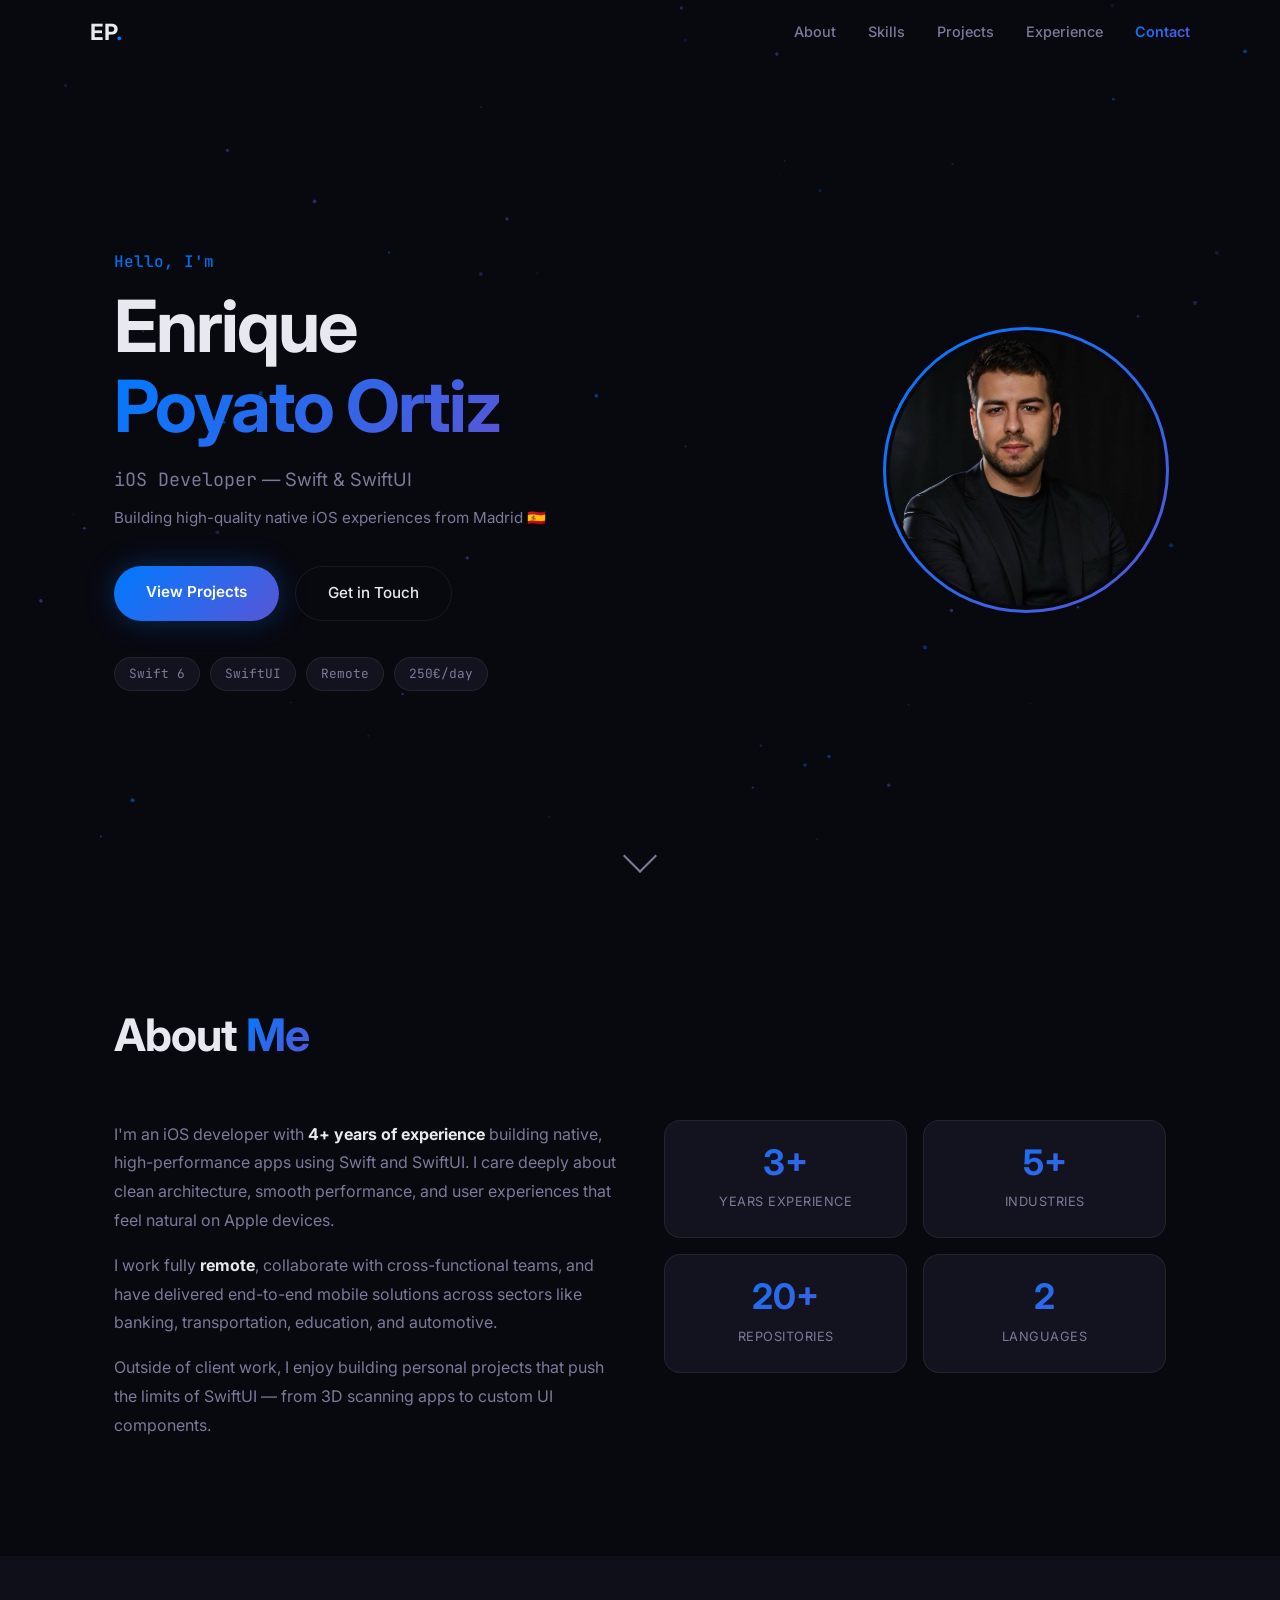
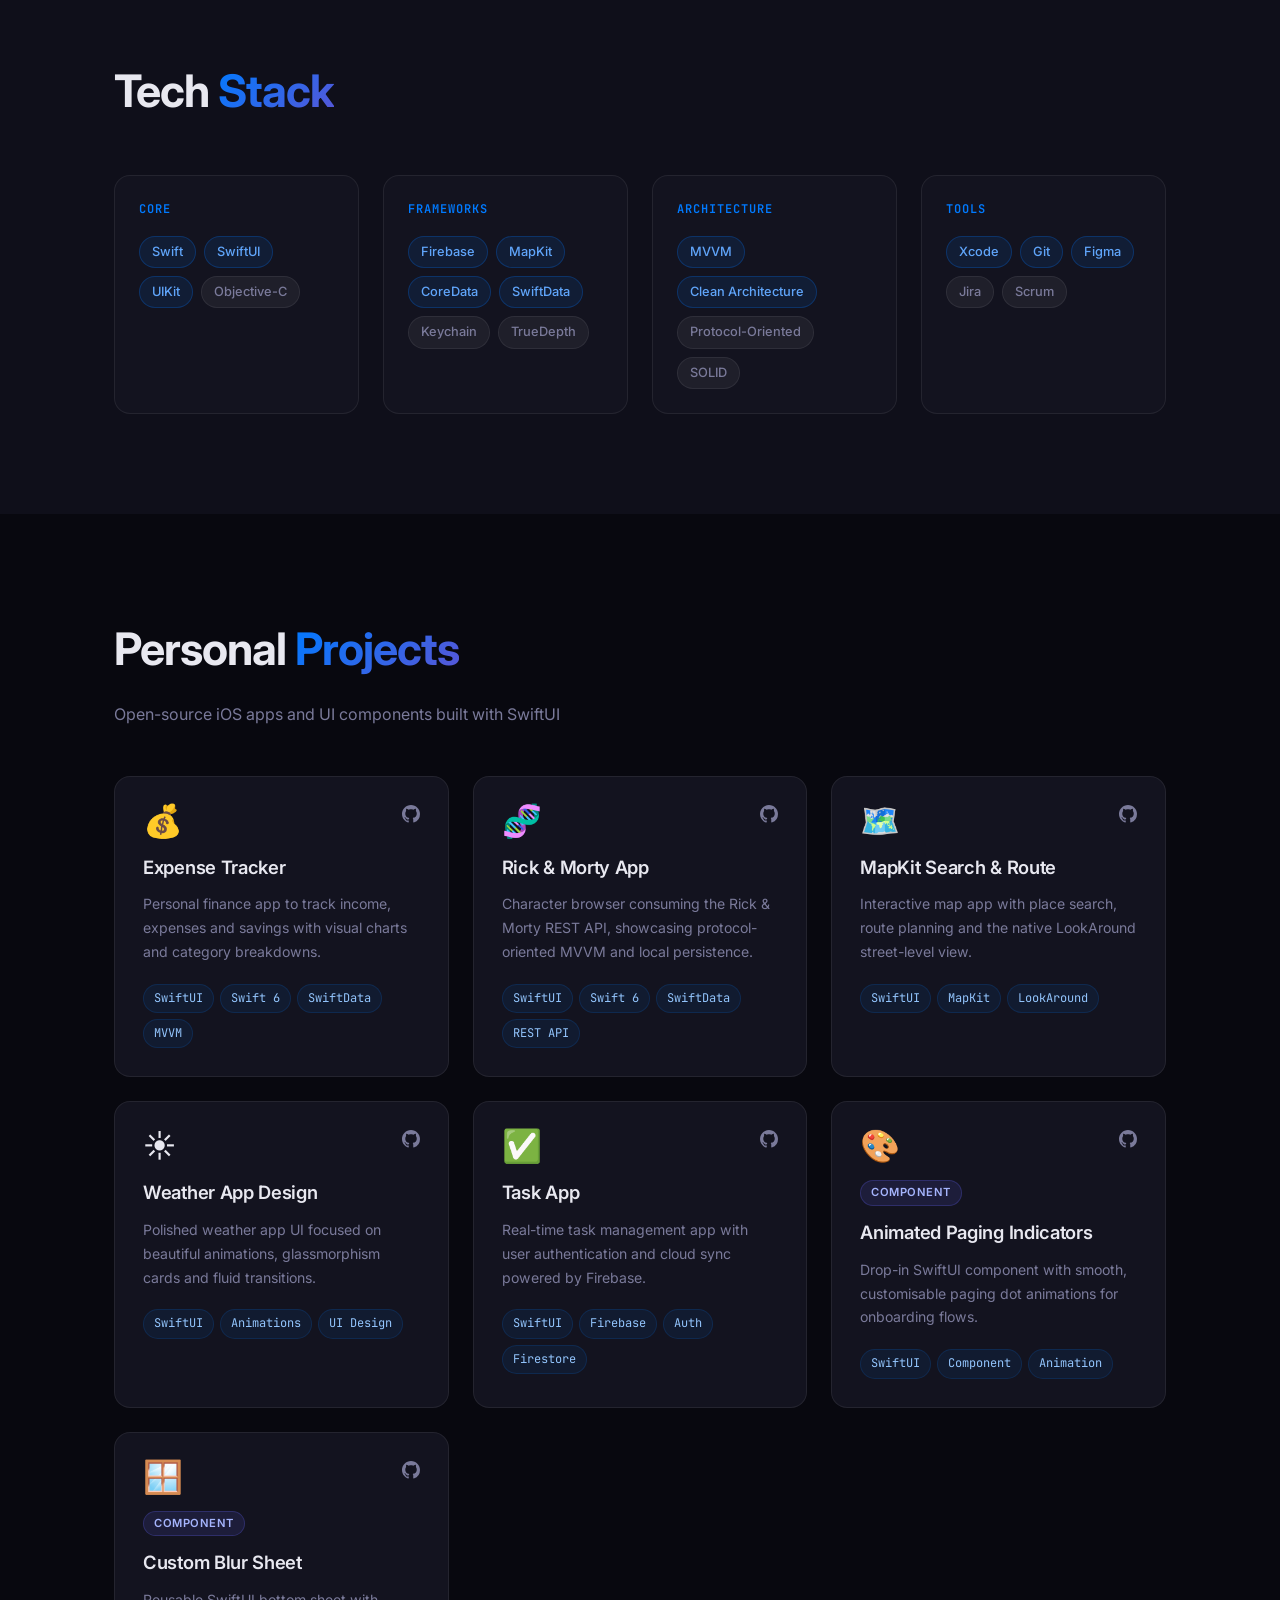
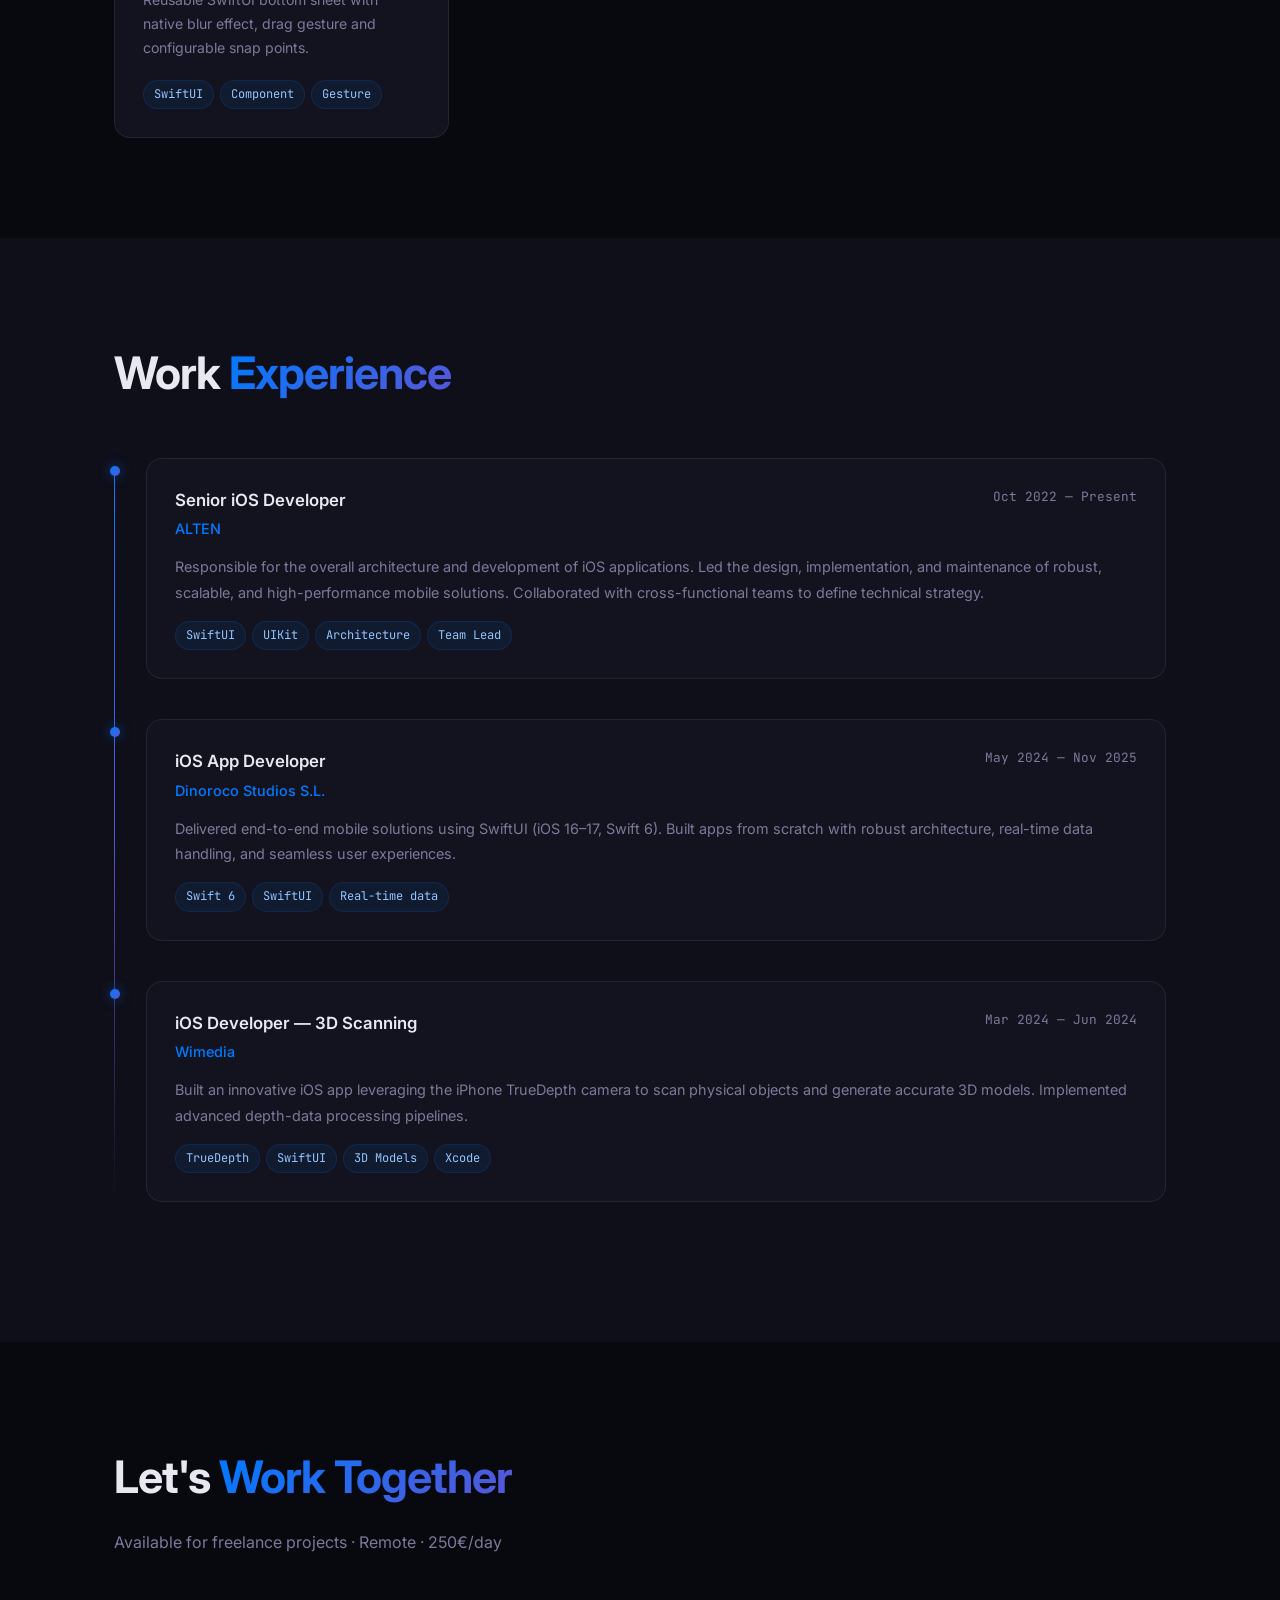
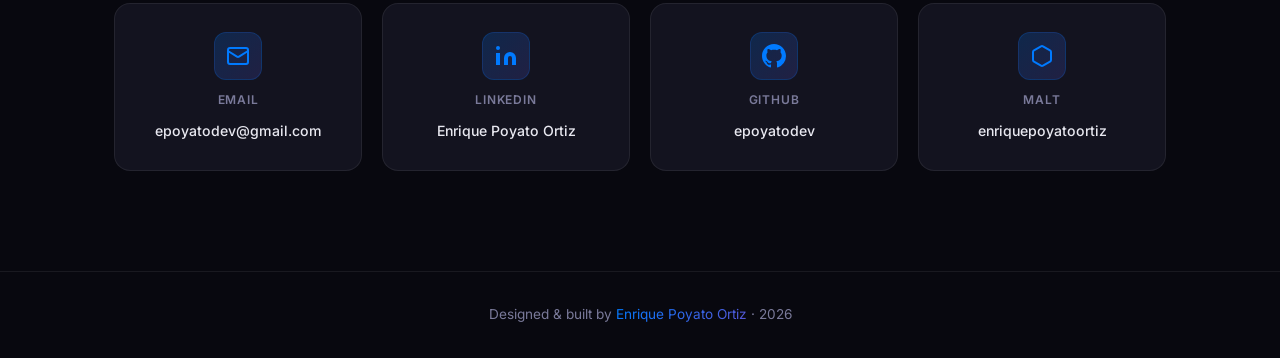
==== index.html @ b19a4f09 "Update years of experience from 3+ to 4+ Co-Authored-By: Claude Sonnet 4.6 <noreply@anthropic.com>" ====
<!DOCTYPE html>
<html lang="en">
<head>
  <meta charset="UTF-8" />
  <meta name="viewport" content="width=device-width, initial-scale=1.0" />
  <title>Enrique Poyato — iOS Developer</title>
  <link rel="preconnect" href="https://fonts.googleapis.com" />
  <link rel="preconnect" href="https://fonts.gstatic.com" crossorigin />
  <link href="https://fonts.googleapis.com/css2?family=Inter:wght@300;400;500;600;700&family=JetBrains+Mono:wght@400;500&display=swap" rel="stylesheet" />
  <link rel="stylesheet" href="style.css" />
</head>
<body>

  <!-- NAV -->
  <nav id="navbar">
    <div class="nav-inner">
      <span class="nav-logo">EP<span class="dot">.</span></span>
      <ul class="nav-links">
        <li><a href="#about">About</a></li>
        <li><a href="#skills">Skills</a></li>
        <li><a href="#projects">Projects</a></li>
        <li><a href="#experience">Experience</a></li>
        <li><a href="#contact" class="nav-cta">Contact</a></li>
      </ul>
      <button class="hamburger" id="hamburger" aria-label="menu">
        <span></span><span></span><span></span>
      </button>
    </div>
  </nav>

  <!-- MOBILE MENU -->
  <div class="mobile-menu" id="mobileMenu">
    <ul>
      <li><a href="#about" class="mobile-link">About</a></li>
      <li><a href="#skills" class="mobile-link">Skills</a></li>
      <li><a href="#projects" class="mobile-link">Projects</a></li>
      <li><a href="#experience" class="mobile-link">Experience</a></li>
      <li><a href="#contact" class="mobile-link">Contact</a></li>
    </ul>
  </div>

  <!-- HERO -->
  <section id="hero">
    <canvas id="particleCanvas"></canvas>
    <div class="hero-content reveal">
      <p class="hero-greeting">Hello, I'm</p>
      <h1 class="hero-name">Enrique<br><span class="gradient-text">Poyato Ortiz</span></h1>
      <p class="hero-title"><span class="mono">iOS Developer</span> — Swift &amp; SwiftUI</p>
      <p class="hero-sub">Building high-quality native iOS experiences from Madrid 🇪🇸</p>
      <div class="hero-actions">
        <a href="#projects" class="btn-primary">View Projects</a>
        <a href="#contact" class="btn-ghost">Get in Touch</a>
      </div>
      <div class="hero-badges">
        <span class="badge">Swift 6</span>
        <span class="badge">SwiftUI</span>
        <span class="badge">Remote</span>
        <span class="badge">250€/day</span>
      </div>
    </div>
    <div class="hero-image reveal reveal-delay">
      <div class="avatar-ring">
        <img src="assets/profile.jpeg" alt="Enrique Poyato" class="avatar" />
      </div>
    </div>
    <div class="scroll-indicator">
      <div class="scroll-arrow"></div>
    </div>
  </section>

  <!-- ABOUT -->
  <section id="about" class="section">
    <div class="container">
      <h2 class="section-title reveal">About <span class="gradient-text">Me</span></h2>
      <div class="about-grid reveal">
        <div class="about-text">
          <p>I'm an iOS developer with <strong>4+ years of experience</strong> building native, high-performance apps using Swift and SwiftUI. I care deeply about clean architecture, smooth performance, and user experiences that feel natural on Apple devices.</p>
          <p>I work fully <strong>remote</strong>, collaborate with cross-functional teams, and have delivered end-to-end mobile solutions across sectors like banking, transportation, education, and automotive.</p>
          <p>Outside of client work, I enjoy building personal projects that push the limits of SwiftUI — from 3D scanning apps to custom UI components.</p>
        </div>
        <div class="about-stats">
          <div class="stat-card">
            <span class="stat-number">3+</span>
            <span class="stat-label">Years Experience</span>
          </div>
          <div class="stat-card">
            <span class="stat-number">5+</span>
            <span class="stat-label">Industries</span>
          </div>
          <div class="stat-card">
            <span class="stat-number">20+</span>
            <span class="stat-label">Repositories</span>
          </div>
          <div class="stat-card">
            <span class="stat-number">2</span>
            <span class="stat-label">Languages</span>
          </div>
        </div>
      </div>
    </div>
  </section>

  <!-- SKILLS -->
  <section id="skills" class="section section-alt">
    <div class="container">
      <h2 class="section-title reveal">Tech <span class="gradient-text">Stack</span></h2>
      <div class="skills-grid reveal">
        <div class="skill-group">
          <h3 class="skill-group-title">Core</h3>
          <div class="skill-tags">
            <span class="skill-tag primary">Swift</span>
            <span class="skill-tag primary">SwiftUI</span>
            <span class="skill-tag primary">UIKit</span>
            <span class="skill-tag">Objective-C</span>
          </div>
        </div>
        <div class="skill-group">
          <h3 class="skill-group-title">Frameworks</h3>
          <div class="skill-tags">
            <span class="skill-tag primary">Firebase</span>
            <span class="skill-tag primary">MapKit</span>
            <span class="skill-tag primary">CoreData</span>
            <span class="skill-tag primary">SwiftData</span>
            <span class="skill-tag">Keychain</span>
            <span class="skill-tag">TrueDepth</span>
          </div>
        </div>
        <div class="skill-group">
          <h3 class="skill-group-title">Architecture</h3>
          <div class="skill-tags">
            <span class="skill-tag primary">MVVM</span>
            <span class="skill-tag primary">Clean Architecture</span>
            <span class="skill-tag">Protocol-Oriented</span>
            <span class="skill-tag">SOLID</span>
          </div>
        </div>
        <div class="skill-group">
          <h3 class="skill-group-title">Tools</h3>
          <div class="skill-tags">
            <span class="skill-tag primary">Xcode</span>
            <span class="skill-tag primary">Git</span>
            <span class="skill-tag primary">Figma</span>
            <span class="skill-tag">Jira</span>
            <span class="skill-tag">Scrum</span>
          </div>
        </div>
      </div>
    </div>
  </section>

  <!-- PROJECTS -->
  <section id="projects" class="section">
    <div class="container">
      <h2 class="section-title reveal">Personal <span class="gradient-text">Projects</span></h2>
      <p class="section-sub reveal">Open-source iOS apps and UI components built with SwiftUI</p>

      <div class="projects-grid">

        <div class="project-card reveal">
          <div class="project-header">
            <div class="project-icon">💰</div>
            <div class="project-links">
              <a href="https://github.com/epoyatodev/ExpenseTracker" target="_blank" class="project-link" title="GitHub">
                <svg width="18" height="18" viewBox="0 0 24 24" fill="currentColor"><path d="M12 0C5.37 0 0 5.37 0 12c0 5.31 3.435 9.795 8.205 11.385.6.105.825-.255.825-.57 0-.285-.015-1.23-.015-2.235-3.015.555-3.795-.735-4.035-1.41-.135-.345-.72-1.41-1.23-1.695-.42-.225-1.02-.78-.015-.795.945-.015 1.62.87 1.845 1.23 1.08 1.815 2.805 1.305 3.495.99.105-.78.42-1.305.765-1.605-2.67-.3-5.46-1.335-5.46-5.925 0-1.305.465-2.385 1.23-3.225-.12-.3-.54-1.53.12-3.18 0 0 1.005-.315 3.3 1.23.96-.27 1.98-.405 3-.405s2.04.135 3 .405c2.295-1.56 3.3-1.23 3.3-1.23.66 1.65.24 2.88.12 3.18.765.84 1.23 1.905 1.23 3.225 0 4.605-2.805 5.625-5.475 5.925.435.375.81 1.095.81 2.22 0 1.605-.015 2.895-.015 3.3 0 .315.225.69.825.57A12.02 12.02 0 0 0 24 12c0-6.63-5.37-12-12-12z"/></svg>
              </a>
            </div>
          </div>
          <h3 class="project-title">Expense Tracker</h3>
          <p class="project-desc">Personal finance app to track income, expenses and savings with visual charts and category breakdowns.</p>
          <div class="project-tags">
            <span>SwiftUI</span><span>Swift 6</span><span>SwiftData</span><span>MVVM</span>
          </div>
        </div>

        <div class="project-card reveal">
          <div class="project-header">
            <div class="project-icon">🧬</div>
            <div class="project-links">
              <a href="https://github.com/epoyatodev/RickAndMortyApp" target="_blank" class="project-link" title="GitHub">
                <svg width="18" height="18" viewBox="0 0 24 24" fill="currentColor"><path d="M12 0C5.37 0 0 5.37 0 12c0 5.31 3.435 9.795 8.205 11.385.6.105.825-.255.825-.57 0-.285-.015-1.23-.015-2.235-3.015.555-3.795-.735-4.035-1.41-.135-.345-.72-1.41-1.23-1.695-.42-.225-1.02-.78-.015-.795.945-.015 1.62.87 1.845 1.23 1.08 1.815 2.805 1.305 3.495.99.105-.78.42-1.305.765-1.605-2.67-.3-5.46-1.335-5.46-5.925 0-1.305.465-2.385 1.23-3.225-.12-.3-.54-1.53.12-3.18 0 0 1.005-.315 3.3 1.23.96-.27 1.98-.405 3-.405s2.04.135 3 .405c2.295-1.56 3.3-1.23 3.3-1.23.66 1.65.24 2.88.12 3.18.765.84 1.23 1.905 1.23 3.225 0 4.605-2.805 5.625-5.475 5.925.435.375.81 1.095.81 2.22 0 1.605-.015 2.895-.015 3.3 0 .315.225.69.825.57A12.02 12.02 0 0 0 24 12c0-6.63-5.37-12-12-12z"/></svg>
              </a>
            </div>
          </div>
          <h3 class="project-title">Rick &amp; Morty App</h3>
          <p class="project-desc">Character browser consuming the Rick &amp; Morty REST API, showcasing protocol-oriented MVVM and local persistence.</p>
          <div class="project-tags">
            <span>SwiftUI</span><span>Swift 6</span><span>SwiftData</span><span>REST API</span>
          </div>
        </div>

        <div class="project-card reveal">
          <div class="project-header">
            <div class="project-icon">🗺️</div>
            <div class="project-links">
              <a href="https://github.com/epoyatodev/MapKitSwiftUI" target="_blank" class="project-link" title="GitHub">
                <svg width="18" height="18" viewBox="0 0 24 24" fill="currentColor"><path d="M12 0C5.37 0 0 5.37 0 12c0 5.31 3.435 9.795 8.205 11.385.6.105.825-.255.825-.57 0-.285-.015-1.23-.015-2.235-3.015.555-3.795-.735-4.035-1.41-.135-.345-.72-1.41-1.23-1.695-.42-.225-1.02-.78-.015-.795.945-.015 1.62.87 1.845 1.23 1.08 1.815 2.805 1.305 3.495.99.105-.78.42-1.305.765-1.605-2.67-.3-5.46-1.335-5.46-5.925 0-1.305.465-2.385 1.23-3.225-.12-.3-.54-1.53.12-3.18 0 0 1.005-.315 3.3 1.23.96-.27 1.98-.405 3-.405s2.04.135 3 .405c2.295-1.56 3.3-1.23 3.3-1.23.66 1.65.24 2.88.12 3.18.765.84 1.23 1.905 1.23 3.225 0 4.605-2.805 5.625-5.475 5.925.435.375.81 1.095.81 2.22 0 1.605-.015 2.895-.015 3.3 0 .315.225.69.825.57A12.02 12.02 0 0 0 24 12c0-6.63-5.37-12-12-12z"/></svg>
              </a>
            </div>
          </div>
          <h3 class="project-title">MapKit Search &amp; Route</h3>
          <p class="project-desc">Interactive map app with place search, route planning and the native LookAround street-level view.</p>
          <div class="project-tags">
            <span>SwiftUI</span><span>MapKit</span><span>LookAround</span>
          </div>
        </div>

        <div class="project-card reveal">
          <div class="project-header">
            <div class="project-icon">☀️</div>
            <div class="project-links">
              <a href="https://github.com/epoyatodev/WeatherAppDesign" target="_blank" class="project-link" title="GitHub">
                <svg width="18" height="18" viewBox="0 0 24 24" fill="currentColor"><path d="M12 0C5.37 0 0 5.37 0 12c0 5.31 3.435 9.795 8.205 11.385.6.105.825-.255.825-.57 0-.285-.015-1.23-.015-2.235-3.015.555-3.795-.735-4.035-1.41-.135-.345-.72-1.41-1.23-1.695-.42-.225-1.02-.78-.015-.795.945-.015 1.62.87 1.845 1.23 1.08 1.815 2.805 1.305 3.495.99.105-.78.42-1.305.765-1.605-2.67-.3-5.46-1.335-5.46-5.925 0-1.305.465-2.385 1.23-3.225-.12-.3-.54-1.53.12-3.18 0 0 1.005-.315 3.3 1.23.96-.27 1.98-.405 3-.405s2.04.135 3 .405c2.295-1.56 3.3-1.23 3.3-1.23.66 1.65.24 2.88.12 3.18.765.84 1.23 1.905 1.23 3.225 0 4.605-2.805 5.625-5.475 5.925.435.375.81 1.095.81 2.22 0 1.605-.015 2.895-.015 3.3 0 .315.225.69.825.57A12.02 12.02 0 0 0 24 12c0-6.63-5.37-12-12-12z"/></svg>
              </a>
            </div>
          </div>
          <h3 class="project-title">Weather App Design</h3>
          <p class="project-desc">Polished weather app UI focused on beautiful animations, glassmorphism cards and fluid transitions.</p>
          <div class="project-tags">
            <span>SwiftUI</span><span>Animations</span><span>UI Design</span>
          </div>
        </div>

        <div class="project-card reveal">
          <div class="project-header">
            <div class="project-icon">✅</div>
            <div class="project-links">
              <a href="https://github.com/epoyatodev/TaskApp" target="_blank" class="project-link" title="GitHub">
                <svg width="18" height="18" viewBox="0 0 24 24" fill="currentColor"><path d="M12 0C5.37 0 0 5.37 0 12c0 5.31 3.435 9.795 8.205 11.385.6.105.825-.255.825-.57 0-.285-.015-1.23-.015-2.235-3.015.555-3.795-.735-4.035-1.41-.135-.345-.72-1.41-1.23-1.695-.42-.225-1.02-.78-.015-.795.945-.015 1.62.87 1.845 1.23 1.08 1.815 2.805 1.305 3.495.99.105-.78.42-1.305.765-1.605-2.67-.3-5.46-1.335-5.46-5.925 0-1.305.465-2.385 1.23-3.225-.12-.3-.54-1.53.12-3.18 0 0 1.005-.315 3.3 1.23.96-.27 1.98-.405 3-.405s2.04.135 3 .405c2.295-1.56 3.3-1.23 3.3-1.23.66 1.65.24 2.88.12 3.18.765.84 1.23 1.905 1.23 3.225 0 4.605-2.805 5.625-5.475 5.925.435.375.81 1.095.81 2.22 0 1.605-.015 2.895-.015 3.3 0 .315.225.69.825.57A12.02 12.02 0 0 0 24 12c0-6.63-5.37-12-12-12z"/></svg>
              </a>
            </div>
          </div>
          <h3 class="project-title">Task App</h3>
          <p class="project-desc">Real-time task management app with user authentication and cloud sync powered by Firebase.</p>
          <div class="project-tags">
            <span>SwiftUI</span><span>Firebase</span><span>Auth</span><span>Firestore</span>
          </div>
        </div>

        <div class="project-card reveal component-card">
          <div class="project-header">
            <div class="project-icon">🎨</div>
            <div class="project-links">
              <a href="https://github.com/epoyatodev/Animated-Paging-Indicators" target="_blank" class="project-link" title="GitHub">
                <svg width="18" height="18" viewBox="0 0 24 24" fill="currentColor"><path d="M12 0C5.37 0 0 5.37 0 12c0 5.31 3.435 9.795 8.205 11.385.6.105.825-.255.825-.57 0-.285-.015-1.23-.015-2.235-3.015.555-3.795-.735-4.035-1.41-.135-.345-.72-1.41-1.23-1.695-.42-.225-1.02-.78-.015-.795.945-.015 1.62.87 1.845 1.23 1.08 1.815 2.805 1.305 3.495.99.105-.78.42-1.305.765-1.605-2.67-.3-5.46-1.335-5.46-5.925 0-1.305.465-2.385 1.23-3.225-.12-.3-.54-1.53.12-3.18 0 0 1.005-.315 3.3 1.23.96-.27 1.98-.405 3-.405s2.04.135 3 .405c2.295-1.56 3.3-1.23 3.3-1.23.66 1.65.24 2.88.12 3.18.765.84 1.23 1.905 1.23 3.225 0 4.605-2.805 5.625-5.475 5.925.435.375.81 1.095.81 2.22 0 1.605-.015 2.895-.015 3.3 0 .315.225.69.825.57A12.02 12.02 0 0 0 24 12c0-6.63-5.37-12-12-12z"/></svg>
              </a>
            </div>
          </div>
          <span class="component-badge">Component</span>
          <h3 class="project-title">Animated Paging Indicators</h3>
          <p class="project-desc">Drop-in SwiftUI component with smooth, customisable paging dot animations for onboarding flows.</p>
          <div class="project-tags">
            <span>SwiftUI</span><span>Component</span><span>Animation</span>
          </div>
        </div>

        <div class="project-card reveal component-card">
          <div class="project-header">
            <div class="project-icon">🪟</div>
            <div class="project-links">
              <a href="https://github.com/epoyatodev/BottonSheet" target="_blank" class="project-link" title="GitHub">
                <svg width="18" height="18" viewBox="0 0 24 24" fill="currentColor"><path d="M12 0C5.37 0 0 5.37 0 12c0 5.31 3.435 9.795 8.205 11.385.6.105.825-.255.825-.57 0-.285-.015-1.23-.015-2.235-3.015.555-3.795-.735-4.035-1.41-.135-.345-.72-1.41-1.23-1.695-.42-.225-1.02-.78-.015-.795.945-.015 1.62.87 1.845 1.23 1.08 1.815 2.805 1.305 3.495.99.105-.78.42-1.305.765-1.605-2.67-.3-5.46-1.335-5.46-5.925 0-1.305.465-2.385 1.23-3.225-.12-.3-.54-1.53.12-3.18 0 0 1.005-.315 3.3 1.23.96-.27 1.98-.405 3-.405s2.04.135 3 .405c2.295-1.56 3.3-1.23 3.3-1.23.66 1.65.24 2.88.12 3.18.765.84 1.23 1.905 1.23 3.225 0 4.605-2.805 5.625-5.475 5.925.435.375.81 1.095.81 2.22 0 1.605-.015 2.895-.015 3.3 0 .315.225.69.825.57A12.02 12.02 0 0 0 24 12c0-6.63-5.37-12-12-12z"/></svg>
              </a>
            </div>
          </div>
          <span class="component-badge">Component</span>
          <h3 class="project-title">Custom Blur Sheet</h3>
          <p class="project-desc">Reusable SwiftUI bottom sheet with native blur effect, drag gesture and configurable snap points.</p>
          <div class="project-tags">
            <span>SwiftUI</span><span>Component</span><span>Gesture</span>
          </div>
        </div>

      </div>
    </div>
  </section>

  <!-- EXPERIENCE -->
  <section id="experience" class="section section-alt">
    <div class="container">
      <h2 class="section-title reveal">Work <span class="gradient-text">Experience</span></h2>
      <div class="timeline">

        <div class="timeline-item reveal">
          <div class="timeline-dot"></div>
          <div class="timeline-content">
            <div class="timeline-header">
              <div>
                <h3 class="timeline-role">Senior iOS Developer</h3>
                <p class="timeline-company">ALTEN</p>
              </div>
              <span class="timeline-date">Oct 2022 — Present</span>
            </div>
            <p class="timeline-desc">Responsible for the overall architecture and development of iOS applications. Led the design, implementation, and maintenance of robust, scalable, and high-performance mobile solutions. Collaborated with cross-functional teams to define technical strategy.</p>
            <div class="timeline-tags">
              <span>SwiftUI</span><span>UIKit</span><span>Architecture</span><span>Team Lead</span>
            </div>
          </div>
        </div>

        <div class="timeline-item reveal">
          <div class="timeline-dot"></div>
          <div class="timeline-content">
            <div class="timeline-header">
              <div>
                <h3 class="timeline-role">iOS App Developer</h3>
                <p class="timeline-company">Dinoroco Studios S.L.</p>
              </div>
              <span class="timeline-date">May 2024 — Nov 2025</span>
            </div>
            <p class="timeline-desc">Delivered end-to-end mobile solutions using SwiftUI (iOS 16–17, Swift 6). Built apps from scratch with robust architecture, real-time data handling, and seamless user experiences.</p>
            <div class="timeline-tags">
              <span>Swift 6</span><span>SwiftUI</span><span>Real-time data</span>
            </div>
          </div>
        </div>

        <div class="timeline-item reveal">
          <div class="timeline-dot"></div>
          <div class="timeline-content">
            <div class="timeline-header">
              <div>
                <h3 class="timeline-role">iOS Developer — 3D Scanning</h3>
                <p class="timeline-company">Wimedia</p>
              </div>
              <span class="timeline-date">Mar 2024 — Jun 2024</span>
            </div>
            <p class="timeline-desc">Built an innovative iOS app leveraging the iPhone TrueDepth camera to scan physical objects and generate accurate 3D models. Implemented advanced depth-data processing pipelines.</p>
            <div class="timeline-tags">
              <span>TrueDepth</span><span>SwiftUI</span><span>3D Models</span><span>Xcode</span>
            </div>
          </div>
        </div>

      </div>
    </div>
  </section>

  <!-- CONTACT -->
  <section id="contact" class="section">
    <div class="container">
      <h2 class="section-title reveal">Let's <span class="gradient-text">Work Together</span></h2>
      <p class="section-sub reveal">Available for freelance projects · Remote · 250€/day</p>
      <div class="contact-grid reveal">
        <a href="mailto:epoyatodev@gmail.com" class="contact-card">
          <div class="contact-icon">
            <svg width="24" height="24" viewBox="0 0 24 24" fill="none" stroke="currentColor" stroke-width="2"><rect x="2" y="4" width="20" height="16" rx="2"/><path d="m22 7-8.97 5.7a1.94 1.94 0 0 1-2.06 0L2 7"/></svg>
          </div>
          <span class="contact-label">Email</span>
          <span class="contact-value">epoyatodev@gmail.com</span>
        </a>
        <a href="https://www.linkedin.com/in/enrique-poyato-ortiz-%EF%A3%BF-7447b3200/" target="_blank" class="contact-card">
          <div class="contact-icon">
            <svg width="24" height="24" viewBox="0 0 24 24" fill="currentColor"><path d="M16 8a6 6 0 0 1 6 6v7h-4v-7a2 2 0 0 0-2-2 2 2 0 0 0-2 2v7h-4v-7a6 6 0 0 1 6-6z"/><rect x="2" y="9" width="4" height="12"/><circle cx="4" cy="4" r="2"/></svg>
          </div>
          <span class="contact-label">LinkedIn</span>
          <span class="contact-value">Enrique Poyato Ortiz</span>
        </a>
        <a href="https://github.com/epoyatodev" target="_blank" class="contact-card">
          <div class="contact-icon">
            <svg width="24" height="24" viewBox="0 0 24 24" fill="currentColor"><path d="M12 0C5.37 0 0 5.37 0 12c0 5.31 3.435 9.795 8.205 11.385.6.105.825-.255.825-.57 0-.285-.015-1.23-.015-2.235-3.015.555-3.795-.735-4.035-1.41-.135-.345-.72-1.41-1.23-1.695-.42-.225-1.02-.78-.015-.795.945-.015 1.62.87 1.845 1.23 1.08 1.815 2.805 1.305 3.495.99.105-.78.42-1.305.765-1.605-2.67-.3-5.46-1.335-5.46-5.925 0-1.305.465-2.385 1.23-3.225-.12-.3-.54-1.53.12-3.18 0 0 1.005-.315 3.3 1.23.96-.27 1.98-.405 3-.405s2.04.135 3 .405c2.295-1.56 3.3-1.23 3.3-1.23.66 1.65.24 2.88.12 3.18.765.84 1.23 1.905 1.23 3.225 0 4.605-2.805 5.625-5.475 5.925.435.375.81 1.095.81 2.22 0 1.605-.015 2.895-.015 3.3 0 .315.225.69.825.57A12.02 12.02 0 0 0 24 12c0-6.63-5.37-12-12-12z"/></svg>
          </div>
          <span class="contact-label">GitHub</span>
          <span class="contact-value">epoyatodev</span>
        </a>
        <a href="https://www.malt.es/profile/enriquepoyatoortiz" target="_blank" class="contact-card">
          <div class="contact-icon">
            <svg width="24" height="24" viewBox="0 0 24 24" fill="none" stroke="currentColor" stroke-width="2"><path d="M21 16V8a2 2 0 0 0-1-1.73l-7-4a2 2 0 0 0-2 0l-7 4A2 2 0 0 0 3 8v8a2 2 0 0 0 1 1.73l7 4a2 2 0 0 0 2 0l7-4A2 2 0 0 0 21 16z"/></svg>
          </div>
          <span class="contact-label">Malt</span>
          <span class="contact-value">enriquepoyatoortiz</span>
        </a>
      </div>
    </div>
  </section>

  <!-- FOOTER -->
  <footer>
    <div class="container">
      <p>Designed &amp; built by <span class="gradient-text">Enrique Poyato Ortiz</span> · 2026</p>
    </div>
  </footer>

  <script src="script.js"></script>
</body>
</html>
---- style.css ----
/* ===== RESET & BASE ===== */
*, *::before, *::after { box-sizing: border-box; margin: 0; padding: 0; }

:root {
  --bg: #08080f;
  --bg2: #0f0f1a;
  --bg3: #13131f;
  --border: rgba(255,255,255,0.07);
  --text: #e8e8f0;
  --text-muted: #7a7a9a;
  --blue: #007AFF;
  --indigo: #5856D6;
  --gradient: linear-gradient(135deg, #007AFF, #5856D6);
  --gradient-glow: linear-gradient(135deg, rgba(0,122,255,0.2), rgba(88,86,214,0.2));
  --radius: 16px;
  --radius-sm: 8px;
  --transition: 0.3s cubic-bezier(0.4,0,0.2,1);
}

html { scroll-behavior: smooth; }

body {
  font-family: 'Inter', system-ui, sans-serif;
  background: var(--bg);
  color: var(--text);
  line-height: 1.6;
  overflow-x: hidden;
}

.mono { font-family: 'JetBrains Mono', monospace; }

.container {
  max-width: 1100px;
  margin: 0 auto;
  padding: 0 24px;
}

.gradient-text {
  background: var(--gradient);
  -webkit-background-clip: text;
  -webkit-text-fill-color: transparent;
  background-clip: text;
}

/* ===== NAV ===== */
#navbar {
  position: fixed;
  top: 0;
  left: 0;
  right: 0;
  z-index: 100;
  padding: 0 24px;
  height: 64px;
  display: flex;
  align-items: center;
  transition: background var(--transition), backdrop-filter var(--transition);
}

#navbar.scrolled {
  background: rgba(8,8,15,0.85);
  backdrop-filter: blur(20px);
  border-bottom: 1px solid var(--border);
}

.nav-inner {
  max-width: 1100px;
  margin: 0 auto;
  width: 100%;
  display: flex;
  align-items: center;
  justify-content: space-between;
}

.nav-logo {
  font-size: 1.4rem;
  font-weight: 700;
  letter-spacing: -0.5px;
}

.nav-logo .dot { color: var(--blue); }

.nav-links {
  display: flex;
  list-style: none;
  gap: 32px;
  align-items: center;
}

.nav-links a {
  color: var(--text-muted);
  text-decoration: none;
  font-size: 0.9rem;
  font-weight: 500;
  transition: color var(--transition);
}

.nav-links a:hover { color: var(--text); }

.nav-cta {
  background: var(--gradient) !important;
  -webkit-background-clip: text !important;
  -webkit-text-fill-color: transparent !important;
  background-clip: text !important;
  font-weight: 600 !important;
}

.hamburger {
  display: none;
  flex-direction: column;
  gap: 5px;
  background: none;
  border: none;
  cursor: pointer;
  padding: 4px;
}

.hamburger span {
  display: block;
  width: 22px;
  height: 2px;
  background: var(--text);
  border-radius: 2px;
  transition: var(--transition);
}

.mobile-menu {
  display: none;
  position: fixed;
  top: 64px;
  left: 0;
  right: 0;
  background: rgba(8,8,15,0.98);
  backdrop-filter: blur(20px);
  border-bottom: 1px solid var(--border);
  z-index: 99;
  padding: 24px;
  transform: translateY(-10px);
  opacity: 0;
  transition: var(--transition);
}

.mobile-menu.open {
  display: block;
  transform: translateY(0);
  opacity: 1;
}

.mobile-menu ul { list-style: none; }

.mobile-menu a {
  display: block;
  padding: 14px 0;
  color: var(--text);
  text-decoration: none;
  font-size: 1.1rem;
  font-weight: 500;
  border-bottom: 1px solid var(--border);
}

/* ===== HERO ===== */
#hero {
  min-height: 100vh;
  display: flex;
  align-items: center;
  justify-content: space-between;
  padding: 100px 24px 60px;
  max-width: 1100px;
  margin: 0 auto;
  position: relative;
  gap: 48px;
}

#particleCanvas {
  position: fixed;
  top: 0;
  left: 0;
  width: 100%;
  height: 100%;
  pointer-events: none;
  z-index: 0;
}

.hero-content {
  position: relative;
  z-index: 1;
  flex: 1;
}

.hero-greeting {
  font-size: 1rem;
  color: var(--blue);
  font-weight: 500;
  font-family: 'JetBrains Mono', monospace;
  margin-bottom: 12px;
  opacity: 0.9;
}

.hero-name {
  font-size: clamp(2.8rem, 6vw, 4.5rem);
  font-weight: 700;
  line-height: 1.1;
  letter-spacing: -2px;
  margin-bottom: 20px;
}

.hero-title {
  font-size: 1.15rem;
  color: var(--text-muted);
  margin-bottom: 12px;
}

.hero-sub {
  font-size: 0.95rem;
  color: var(--text-muted);
  margin-bottom: 36px;
}

.hero-actions {
  display: flex;
  gap: 16px;
  margin-bottom: 36px;
  flex-wrap: wrap;
}

.btn-primary {
  background: var(--gradient);
  color: #fff;
  padding: 14px 32px;
  border-radius: 50px;
  text-decoration: none;
  font-weight: 600;
  font-size: 0.95rem;
  transition: transform var(--transition), box-shadow var(--transition);
  box-shadow: 0 0 30px rgba(0,122,255,0.3);
}

.btn-primary:hover {
  transform: translateY(-2px);
  box-shadow: 0 8px 40px rgba(0,122,255,0.4);
}

.btn-ghost {
  border: 1px solid var(--border);
  color: var(--text);
  padding: 14px 32px;
  border-radius: 50px;
  text-decoration: none;
  font-weight: 500;
  font-size: 0.95rem;
  transition: border-color var(--transition), background var(--transition);
}

.btn-ghost:hover {
  border-color: rgba(0,122,255,0.5);
  background: rgba(0,122,255,0.05);
}

.hero-badges {
  display: flex;
  gap: 10px;
  flex-wrap: wrap;
}

.badge {
  background: var(--bg3);
  border: 1px solid var(--border);
  color: var(--text-muted);
  padding: 6px 14px;
  border-radius: 50px;
  font-size: 0.8rem;
  font-family: 'JetBrains Mono', monospace;
}

/* AVATAR */
.hero-image {
  position: relative;
  z-index: 1;
  flex-shrink: 0;
}

.avatar-ring {
  position: relative;
  width: 280px;
  height: 280px;
}

.avatar-ring::before {
  content: '';
  position: absolute;
  inset: -3px;
  border-radius: 50%;
  background: var(--gradient);
  animation: spin 8s linear infinite;
  z-index: -1;
}

.avatar-ring::after {
  content: '';
  position: absolute;
  inset: 0;
  border-radius: 50%;
  background: var(--bg);
  z-index: -1;
}

.avatar {
  width: 280px;
  height: 280px;
  border-radius: 50%;
  object-fit: cover;
  object-position: center top;
  display: block;
  position: relative;
  z-index: 1;
  padding: 4px;
}

@keyframes spin {
  from { transform: rotate(0deg); }
  to { transform: rotate(360deg); }
}

/* SCROLL INDICATOR */
.scroll-indicator {
  position: absolute;
  bottom: 32px;
  left: 50%;
  transform: translateX(-50%);
  z-index: 1;
}

.scroll-arrow {
  width: 24px;
  height: 24px;
  border-right: 2px solid var(--text-muted);
  border-bottom: 2px solid var(--text-muted);
  transform: rotate(45deg);
  animation: bounce 2s infinite;
  margin: 0 auto;
}

@keyframes bounce {
  0%, 100% { transform: rotate(45deg) translateY(0); }
  50% { transform: rotate(45deg) translateY(6px); }
}

/* ===== SECTIONS ===== */
.section {
  padding: 100px 0;
  position: relative;
  z-index: 1;
}

.section-alt { background: var(--bg2); }

.section-title {
  font-size: clamp(2rem, 4vw, 2.8rem);
  font-weight: 700;
  letter-spacing: -1px;
  margin-bottom: 16px;
}

.section-sub {
  color: var(--text-muted);
  font-size: 1rem;
  margin-bottom: 48px;
}

/* ===== ABOUT ===== */
.about-grid {
  display: grid;
  grid-template-columns: 1fr 1fr;
  gap: 48px;
  align-items: start;
  margin-top: 48px;
}

.about-text p {
  color: var(--text-muted);
  margin-bottom: 16px;
  font-size: 1rem;
  line-height: 1.8;
}

.about-text strong { color: var(--text); }

.about-stats {
  display: grid;
  grid-template-columns: 1fr 1fr;
  gap: 16px;
}

.stat-card {
  background: var(--bg3);
  border: 1px solid var(--border);
  border-radius: var(--radius);
  padding: 24px;
  text-align: center;
  transition: border-color var(--transition), transform var(--transition);
}

.stat-card:hover {
  border-color: rgba(0,122,255,0.3);
  transform: translateY(-2px);
}

.stat-number {
  display: block;
  font-size: 2.2rem;
  font-weight: 700;
  background: var(--gradient);
  -webkit-background-clip: text;
  -webkit-text-fill-color: transparent;
  background-clip: text;
  line-height: 1;
  margin-bottom: 8px;
}

.stat-label {
  font-size: 0.8rem;
  color: var(--text-muted);
  text-transform: uppercase;
  letter-spacing: 0.5px;
}

/* ===== SKILLS ===== */
.skills-grid {
  display: grid;
  grid-template-columns: repeat(auto-fit, minmax(220px, 1fr));
  gap: 24px;
  margin-top: 48px;
}

.skill-group {
  background: var(--bg3);
  border: 1px solid var(--border);
  border-radius: var(--radius);
  padding: 24px;
  transition: border-color var(--transition);
}

.skill-group:hover { border-color: rgba(0,122,255,0.25); }

.skill-group-title {
  font-size: 0.75rem;
  text-transform: uppercase;
  letter-spacing: 1px;
  color: var(--blue);
  font-weight: 600;
  margin-bottom: 16px;
  font-family: 'JetBrains Mono', monospace;
}

.skill-tags { display: flex; flex-wrap: wrap; gap: 8px; }

.skill-tag {
  background: rgba(255,255,255,0.05);
  border: 1px solid var(--border);
  color: var(--text-muted);
  padding: 5px 12px;
  border-radius: 50px;
  font-size: 0.8rem;
  font-weight: 500;
  transition: var(--transition);
}

.skill-tag.primary {
  background: rgba(0,122,255,0.1);
  border-color: rgba(0,122,255,0.25);
  color: #60a5fa;
}

.skill-tag:hover {
  border-color: rgba(0,122,255,0.4);
  color: var(--text);
}

/* ===== PROJECTS ===== */
.projects-grid {
  display: grid;
  grid-template-columns: repeat(auto-fill, minmax(300px, 1fr));
  gap: 24px;
  margin-top: 48px;
}

.project-card {
  background: var(--bg3);
  border: 1px solid var(--border);
  border-radius: var(--radius);
  padding: 28px;
  transition: transform var(--transition), border-color var(--transition), box-shadow var(--transition);
  position: relative;
  overflow: hidden;
}

.project-card::before {
  content: '';
  position: absolute;
  top: 0; left: 0; right: 0;
  height: 2px;
  background: var(--gradient);
  transform: scaleX(0);
  transition: transform var(--transition);
}

.project-card:hover::before { transform: scaleX(1); }

.project-card:hover {
  transform: translateY(-4px);
  border-color: rgba(0,122,255,0.25);
  box-shadow: 0 20px 60px rgba(0,0,0,0.3);
}

.project-header {
  display: flex;
  justify-content: space-between;
  align-items: flex-start;
  margin-bottom: 16px;
}

.project-icon { font-size: 2rem; line-height: 1; }

.project-links { display: flex; gap: 10px; }

.project-link {
  color: var(--text-muted);
  transition: color var(--transition);
  display: flex;
  align-items: center;
}

.project-link:hover { color: var(--blue); }

.component-badge {
  display: inline-block;
  background: rgba(88,86,214,0.15);
  border: 1px solid rgba(88,86,214,0.3);
  color: #a5b4fc;
  font-size: 0.7rem;
  font-weight: 600;
  padding: 3px 10px;
  border-radius: 50px;
  text-transform: uppercase;
  letter-spacing: 0.5px;
  margin-bottom: 12px;
}

.project-title {
  font-size: 1.15rem;
  font-weight: 600;
  margin-bottom: 10px;
  letter-spacing: -0.3px;
}

.project-desc {
  color: var(--text-muted);
  font-size: 0.88rem;
  line-height: 1.7;
  margin-bottom: 20px;
}

.project-tags {
  display: flex;
  flex-wrap: wrap;
  gap: 6px;
}

.project-tags span {
  background: rgba(0,122,255,0.08);
  border: 1px solid rgba(0,122,255,0.15);
  color: #93c5fd;
  padding: 4px 10px;
  border-radius: 50px;
  font-size: 0.75rem;
  font-family: 'JetBrains Mono', monospace;
}

/* ===== TIMELINE ===== */
.timeline {
  position: relative;
  margin-top: 48px;
  padding-left: 32px;
}

.timeline::before {
  content: '';
  position: absolute;
  left: 0;
  top: 8px;
  bottom: 0;
  width: 1px;
  background: linear-gradient(to bottom, var(--blue), var(--indigo), transparent);
}

.timeline-item {
  position: relative;
  margin-bottom: 40px;
}

.timeline-dot {
  position: absolute;
  left: -36px;
  top: 8px;
  width: 10px;
  height: 10px;
  border-radius: 50%;
  background: var(--gradient);
  box-shadow: 0 0 12px rgba(0,122,255,0.5);
}

.timeline-content {
  background: var(--bg3);
  border: 1px solid var(--border);
  border-radius: var(--radius);
  padding: 28px;
  transition: border-color var(--transition);
}

.timeline-content:hover { border-color: rgba(0,122,255,0.25); }

.timeline-header {
  display: flex;
  justify-content: space-between;
  align-items: flex-start;
  gap: 16px;
  margin-bottom: 14px;
  flex-wrap: wrap;
}

.timeline-role {
  font-size: 1.05rem;
  font-weight: 600;
  margin-bottom: 4px;
}

.timeline-company {
  color: var(--blue);
  font-size: 0.9rem;
  font-weight: 500;
}

.timeline-date {
  font-size: 0.8rem;
  color: var(--text-muted);
  font-family: 'JetBrains Mono', monospace;
  white-space: nowrap;
  flex-shrink: 0;
}

.timeline-desc {
  color: var(--text-muted);
  font-size: 0.9rem;
  line-height: 1.75;
  margin-bottom: 16px;
}

.timeline-tags { display: flex; flex-wrap: wrap; gap: 6px; }

.timeline-tags span {
  background: rgba(0,122,255,0.08);
  border: 1px solid rgba(0,122,255,0.15);
  color: #93c5fd;
  padding: 4px 10px;
  border-radius: 50px;
  font-size: 0.75rem;
  font-family: 'JetBrains Mono', monospace;
}

/* ===== CONTACT ===== */
.contact-grid {
  display: grid;
  grid-template-columns: repeat(auto-fill, minmax(220px, 1fr));
  gap: 20px;
  margin-top: 48px;
}

.contact-card {
  background: var(--bg3);
  border: 1px solid var(--border);
  border-radius: var(--radius);
  padding: 28px 24px;
  text-decoration: none;
  display: flex;
  flex-direction: column;
  align-items: center;
  text-align: center;
  gap: 10px;
  transition: transform var(--transition), border-color var(--transition), box-shadow var(--transition);
}

.contact-card:hover {
  transform: translateY(-4px);
  border-color: rgba(0,122,255,0.35);
  box-shadow: 0 16px 48px rgba(0,0,0,0.3);
}

.contact-icon {
  width: 48px;
  height: 48px;
  border-radius: 12px;
  background: var(--gradient-glow);
  border: 1px solid rgba(0,122,255,0.2);
  display: flex;
  align-items: center;
  justify-content: center;
  color: var(--blue);
}

.contact-label {
  font-size: 0.75rem;
  color: var(--text-muted);
  text-transform: uppercase;
  letter-spacing: 0.8px;
  font-weight: 600;
}

.contact-value {
  font-size: 0.88rem;
  color: var(--text);
  font-weight: 500;
}

/* ===== FOOTER ===== */
footer {
  border-top: 1px solid var(--border);
  padding: 32px 24px;
  text-align: center;
  color: var(--text-muted);
  font-size: 0.85rem;
  position: relative;
  z-index: 1;
  background: var(--bg);
}

/* ===== REVEAL ANIMATIONS ===== */
.reveal {
  opacity: 0;
  transform: translateY(30px);
  transition: opacity 0.7s cubic-bezier(0.4,0,0.2,1), transform 0.7s cubic-bezier(0.4,0,0.2,1);
}

.reveal.visible {
  opacity: 1;
  transform: translateY(0);
}

.reveal-delay { transition-delay: 0.15s; }

/* ===== RESPONSIVE ===== */
@media (max-width: 768px) {
  .nav-links { display: none; }
  .hamburger { display: flex; }

  #hero {
    flex-direction: column-reverse;
    text-align: center;
    padding-top: 100px;
    gap: 32px;
  }

  .hero-actions { justify-content: center; }
  .hero-badges { justify-content: center; }

  .avatar-ring, .avatar { width: 200px; height: 200px; }

  .about-grid { grid-template-columns: 1fr; }

  .timeline { padding-left: 20px; }
  .timeline-dot { left: -24px; }

  .timeline-header { flex-direction: column; }
  .timeline-date { margin-top: 4px; }
}

@media (max-width: 480px) {
  .contact-grid { grid-template-columns: 1fr 1fr; }
  .projects-grid { grid-template-columns: 1fr; }
}
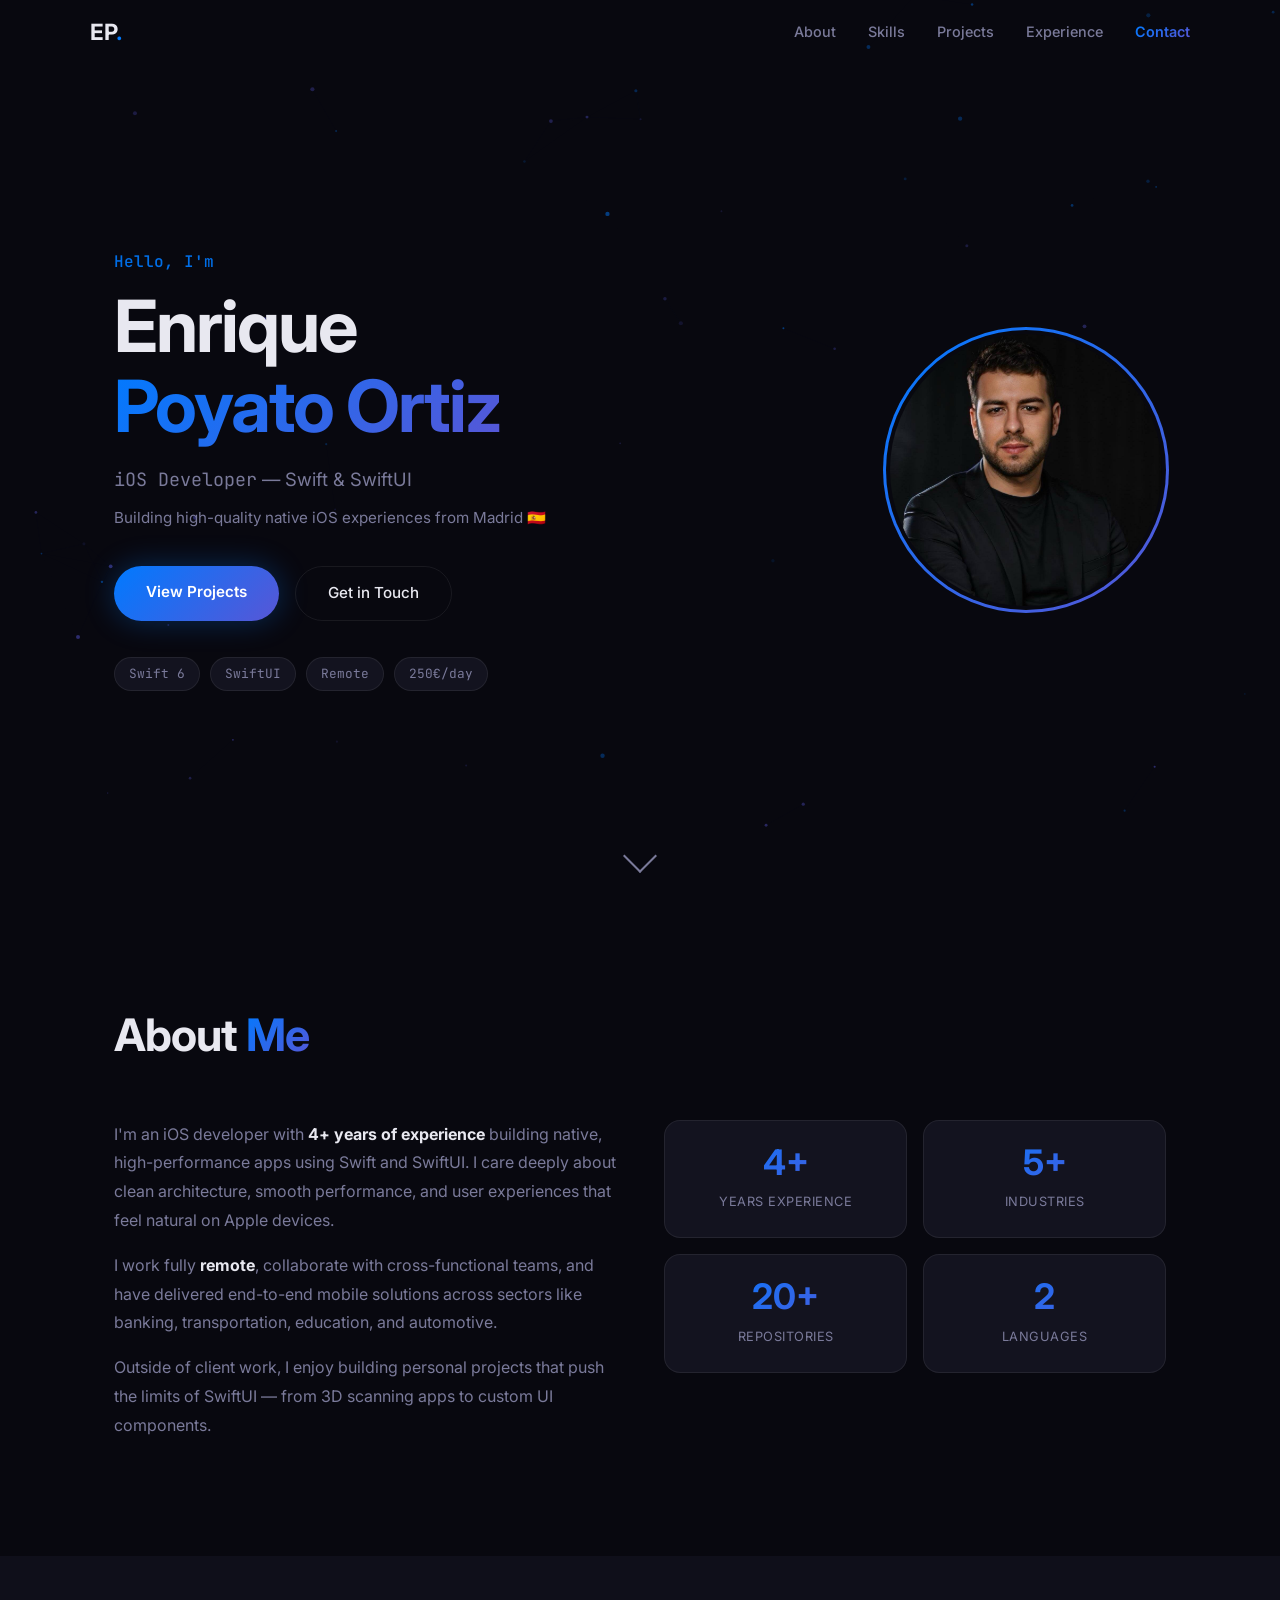
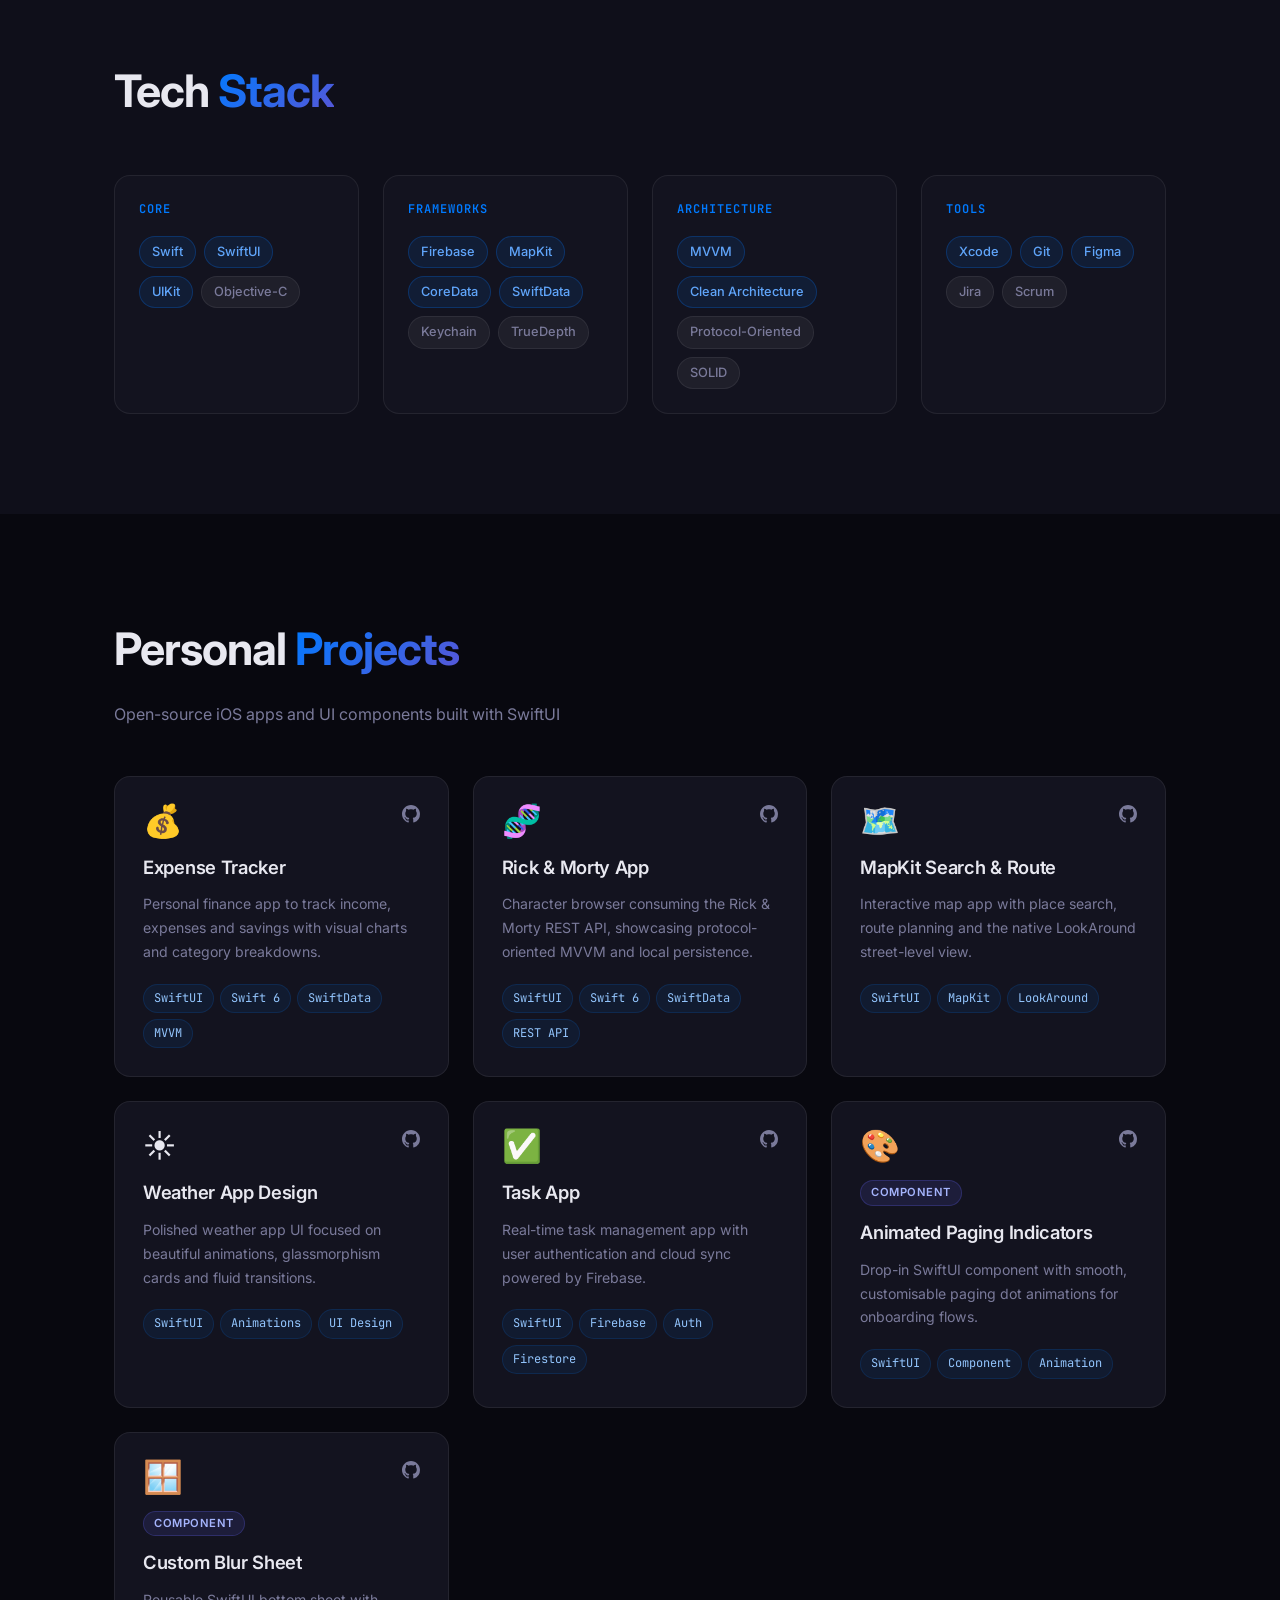
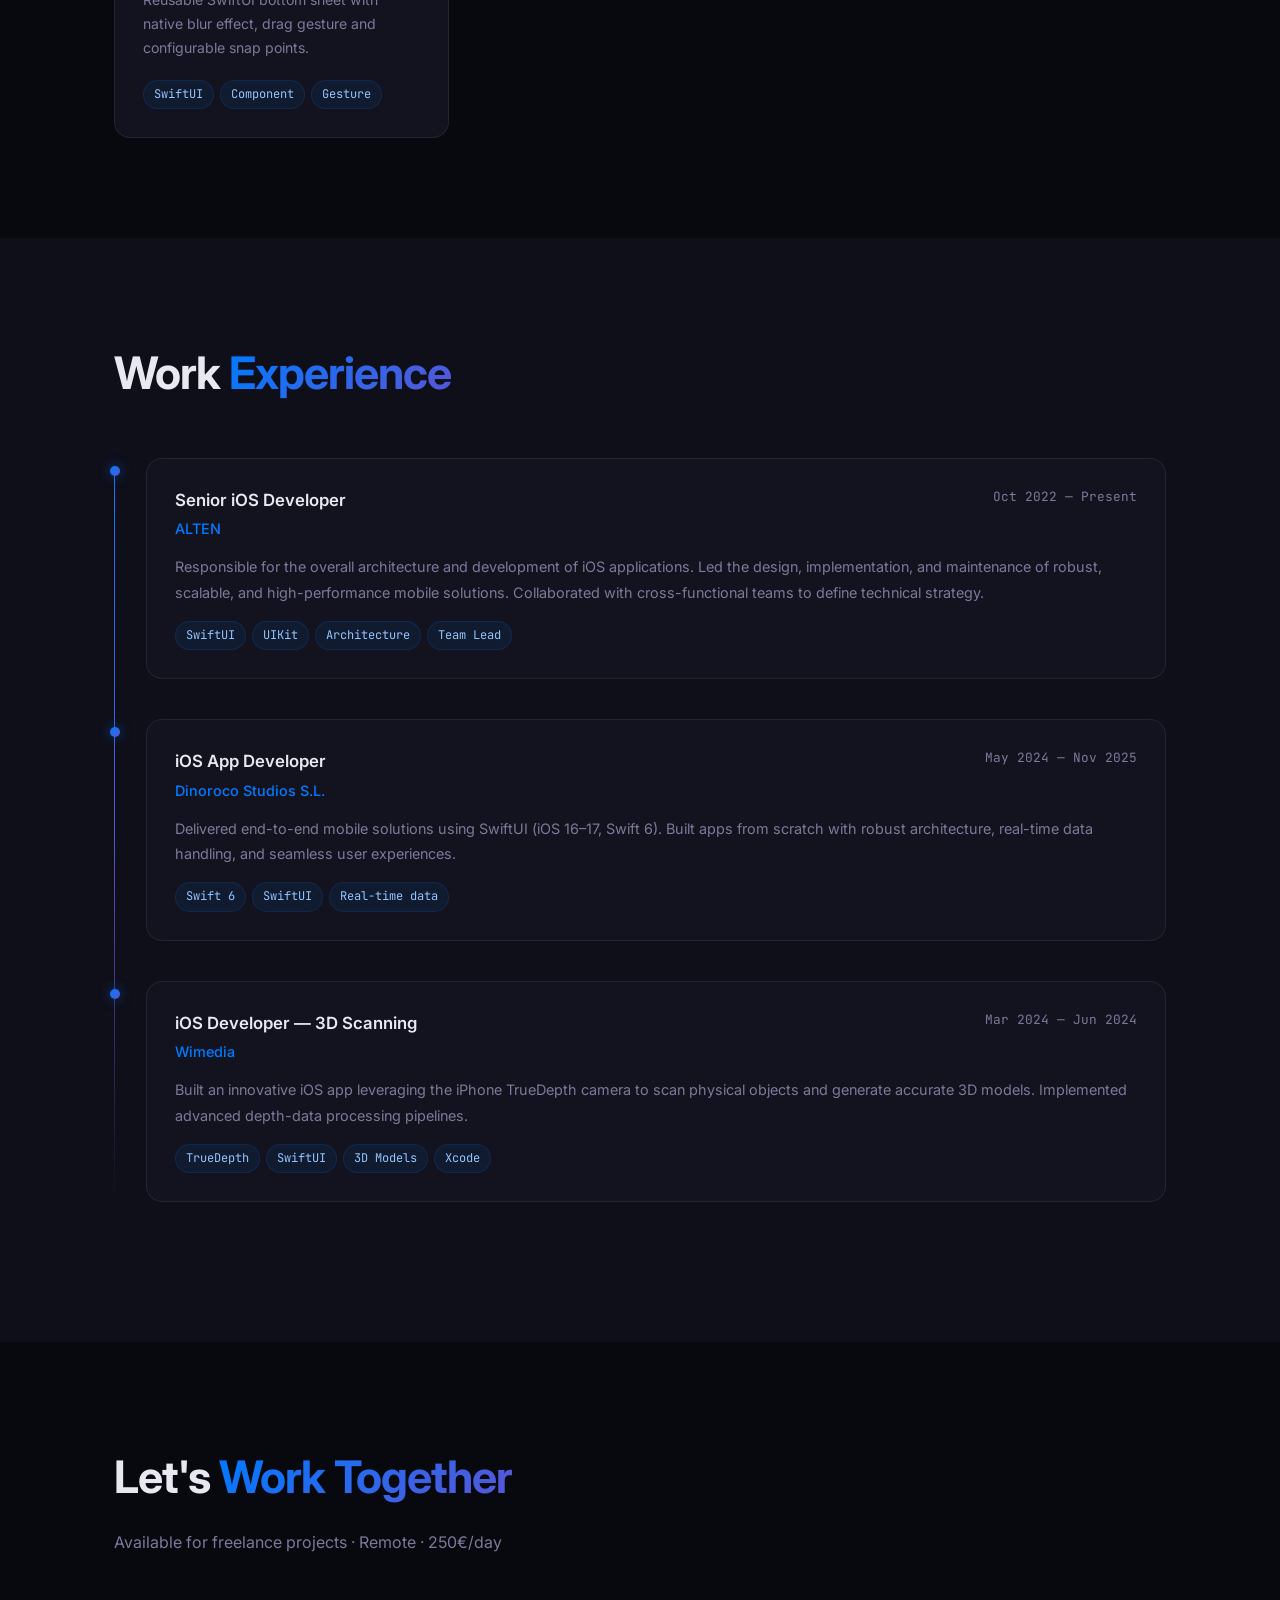
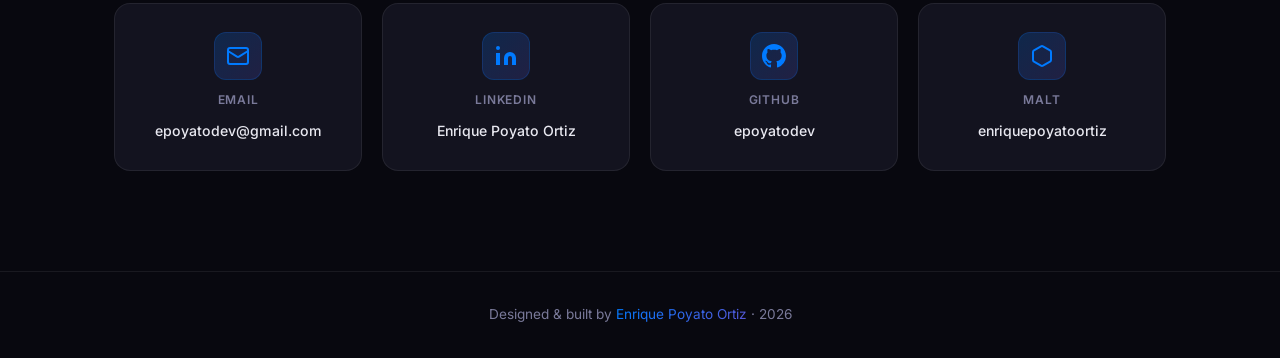
==== commit 59b43291: "Update years of experience from 3+ to 4+" ====
--- a/index.html
+++ b/index.html
@@ -80,7 +80,7 @@
         </div>
         <div class="about-stats">
           <div class="stat-card">
-            <span class="stat-number">3+</span>
+            <span class="stat-number">4+</span>
             <span class="stat-label">Years Experience</span>
           </div>
           <div class="stat-card">
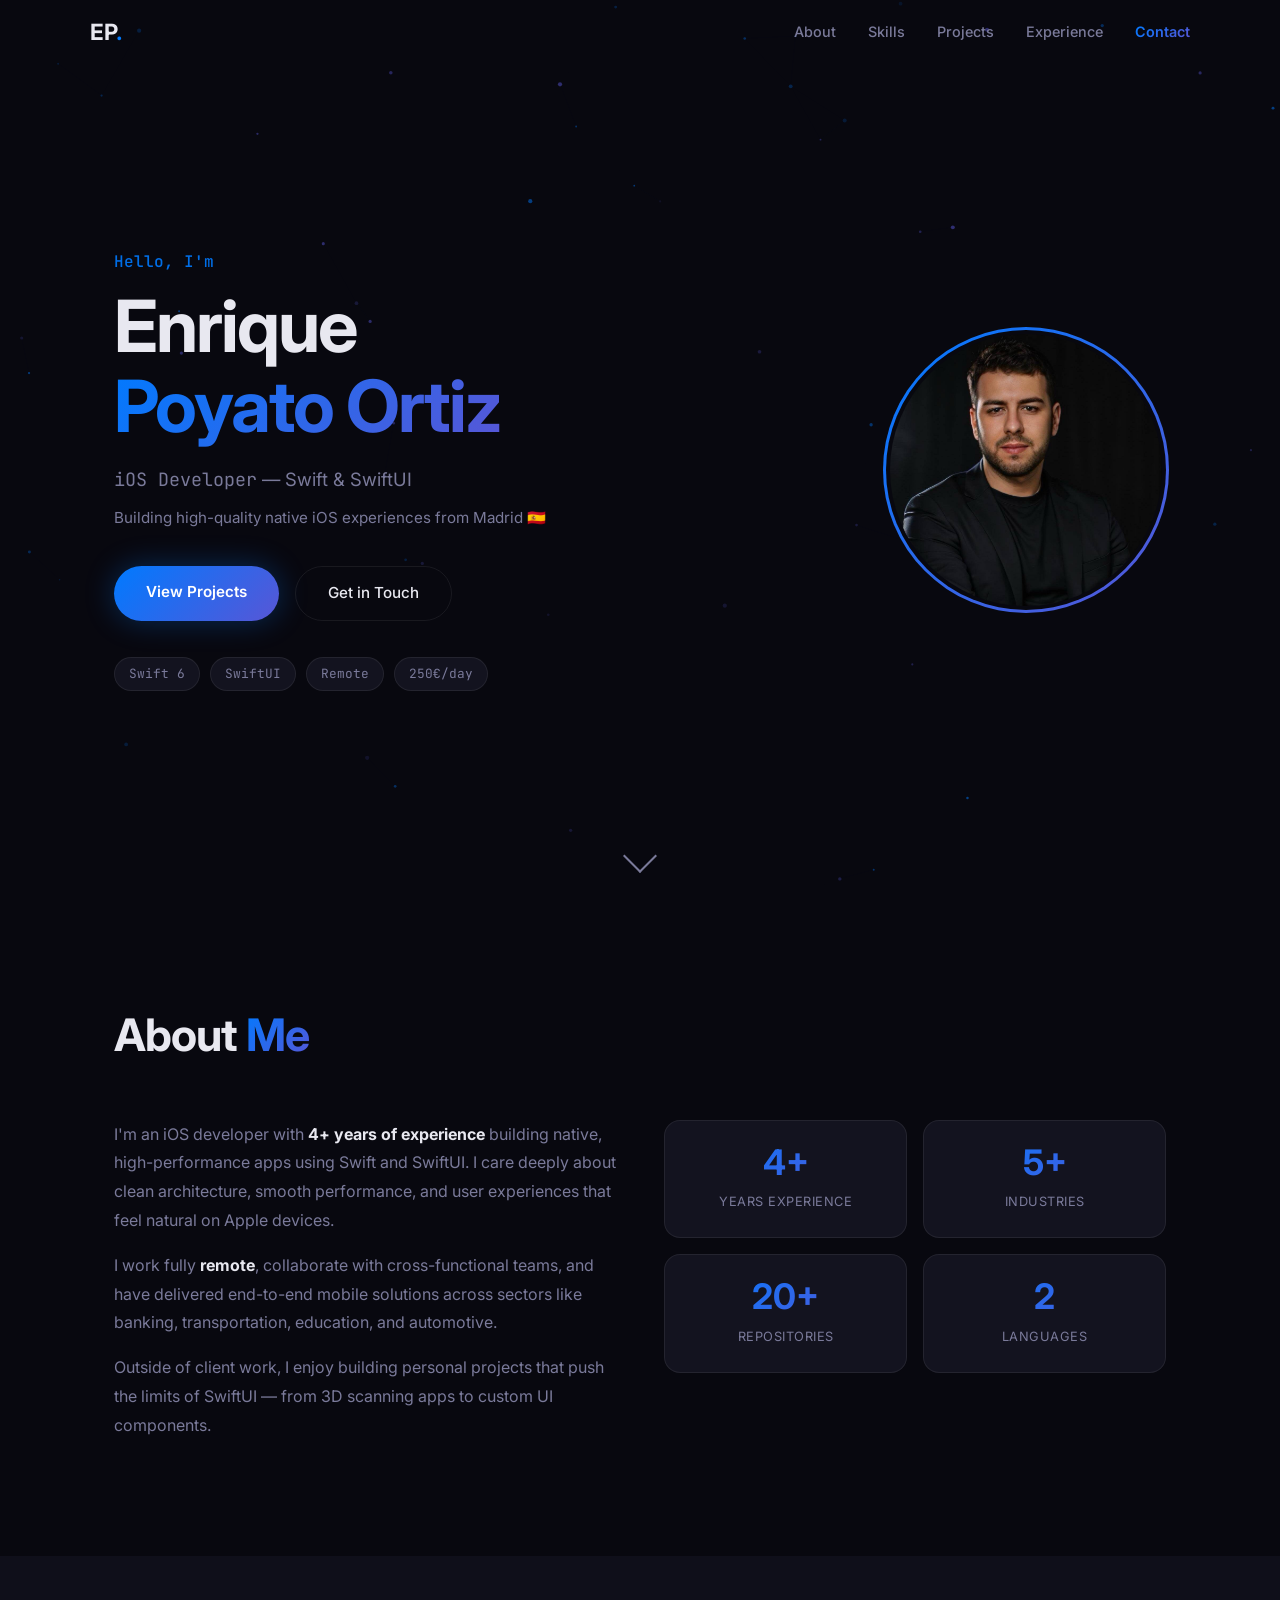
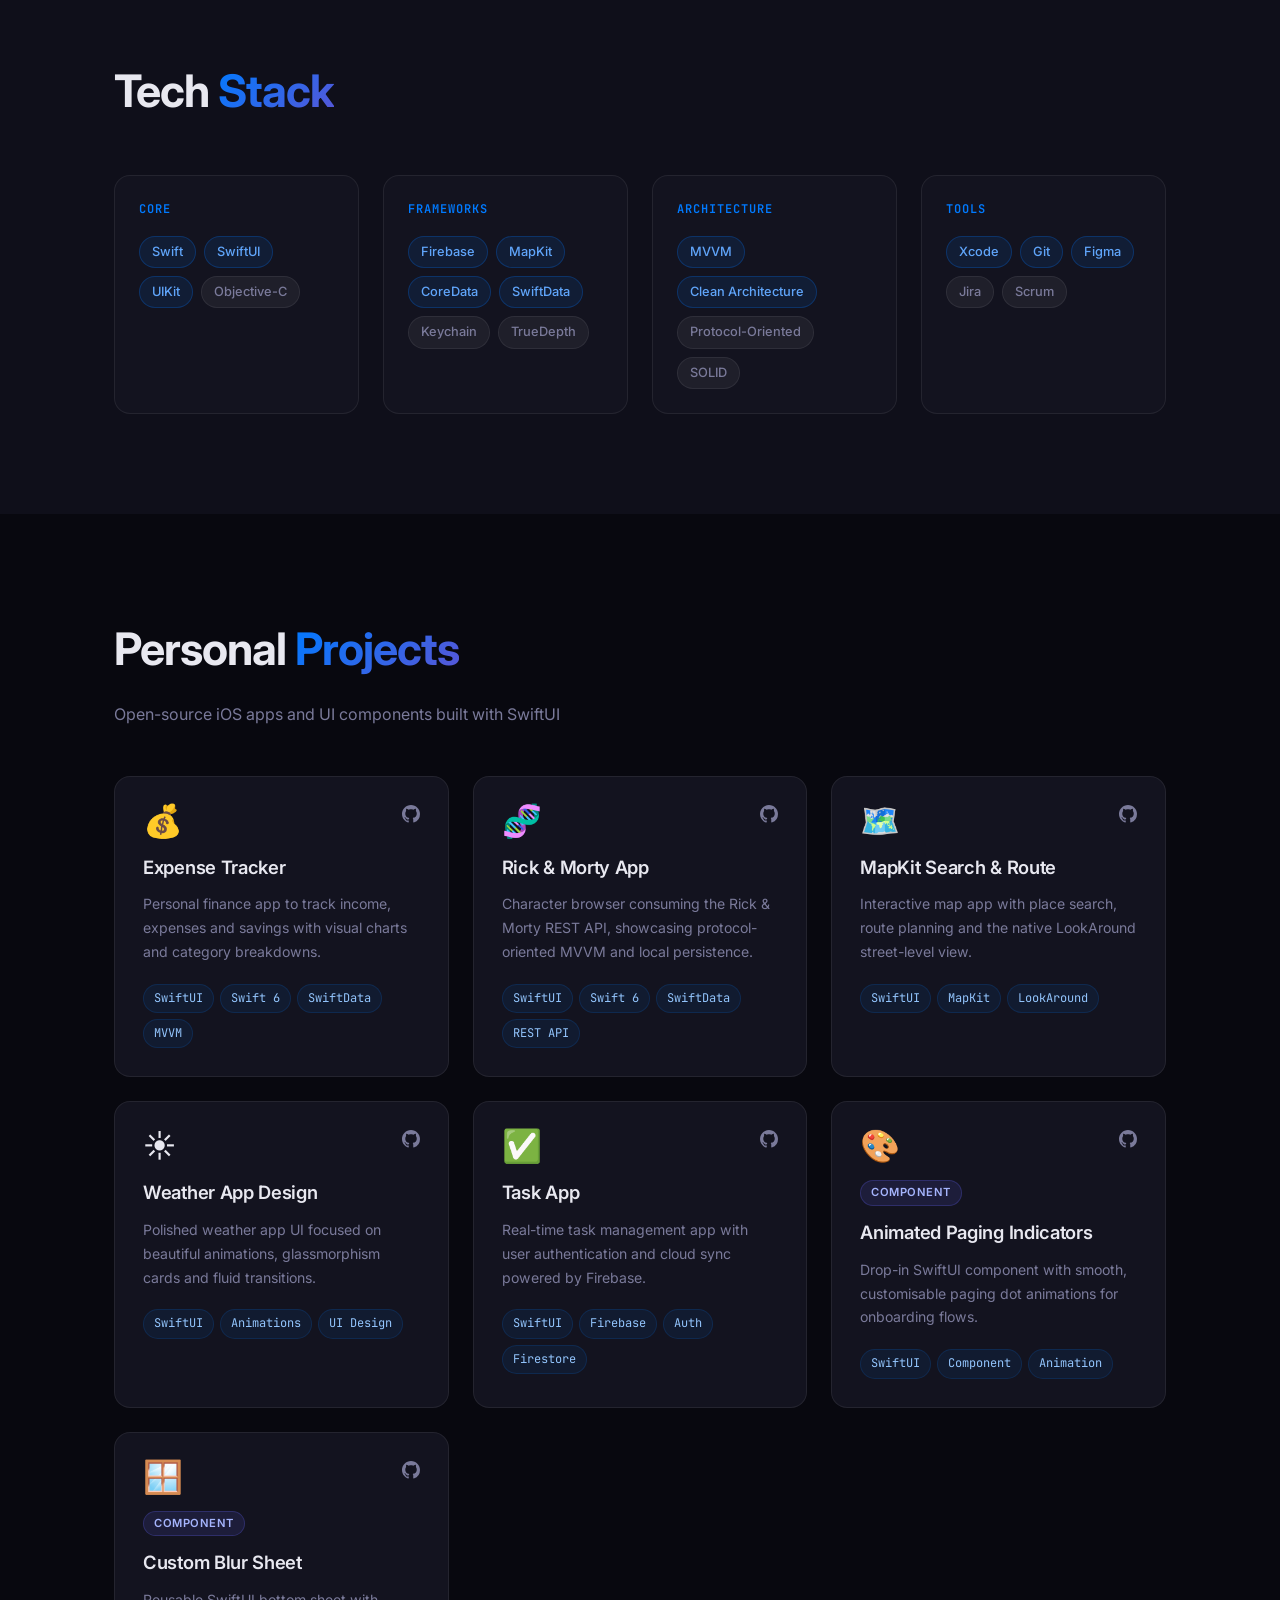
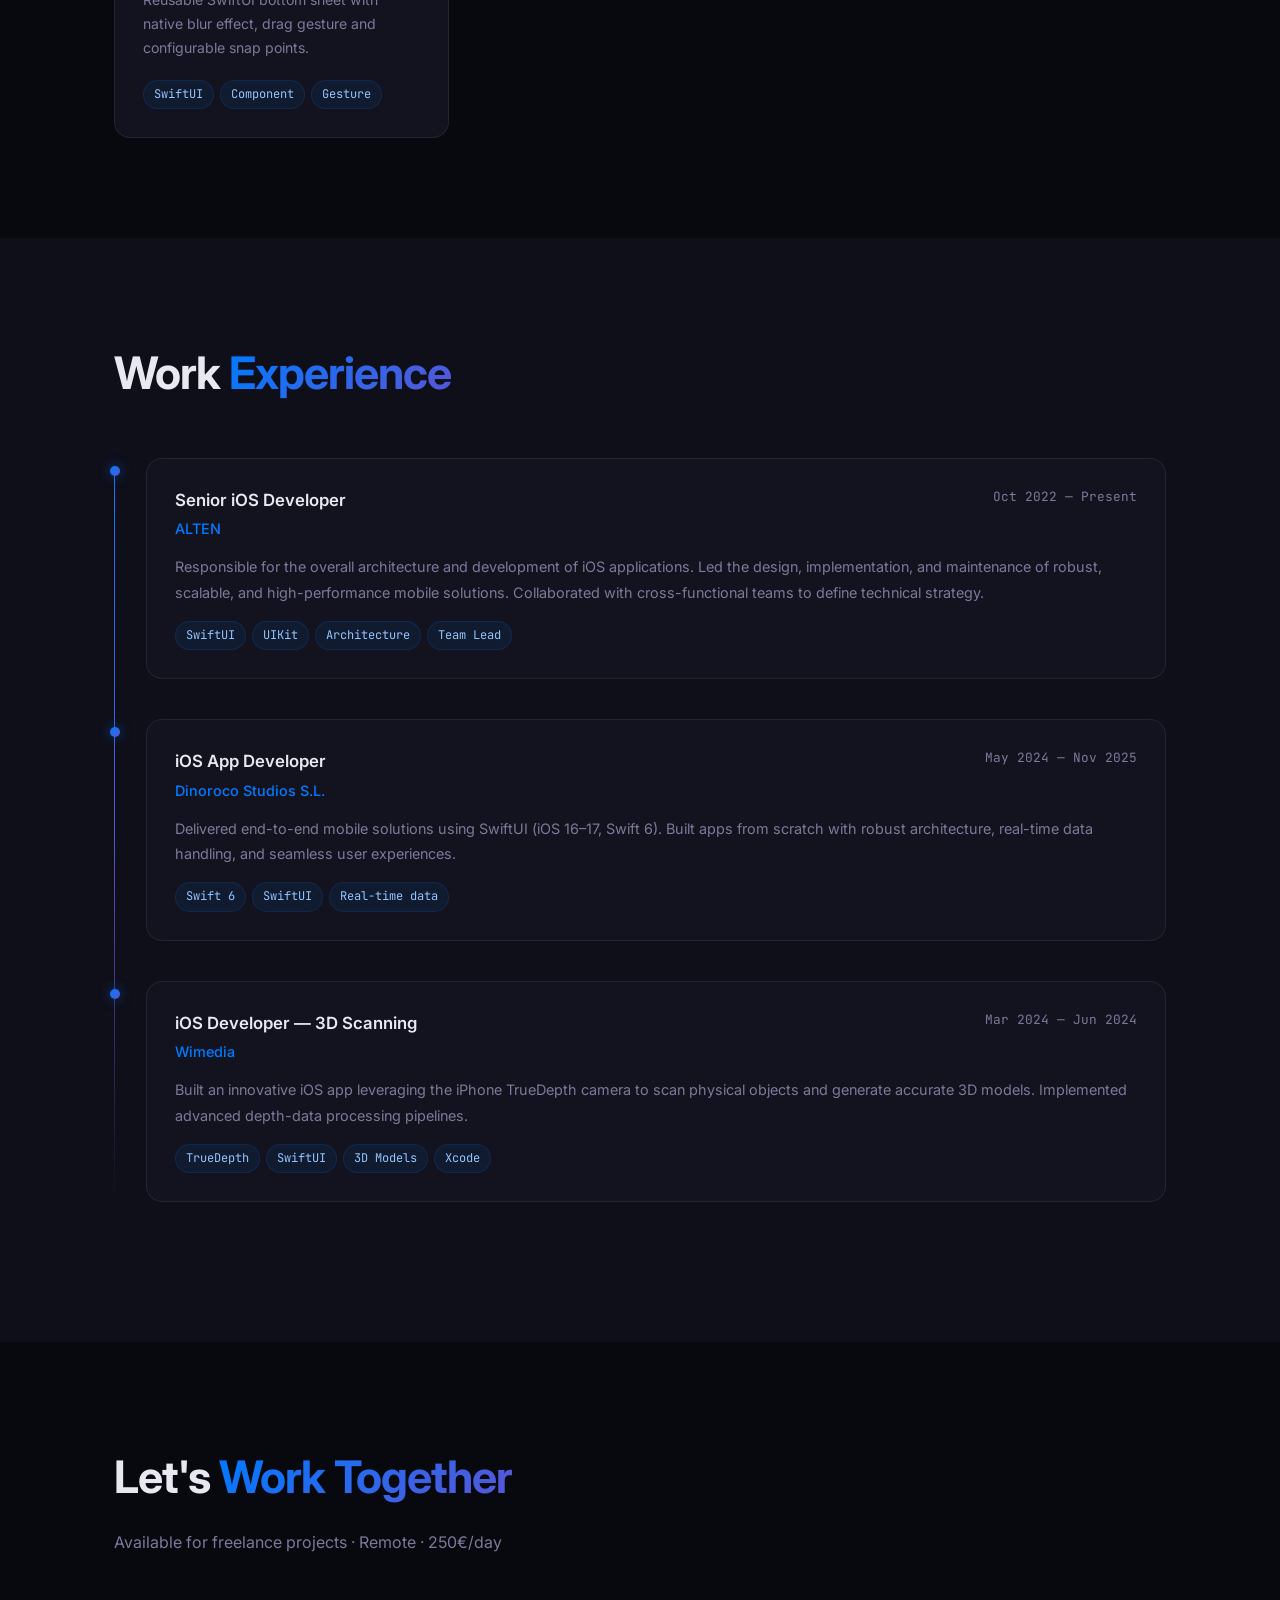
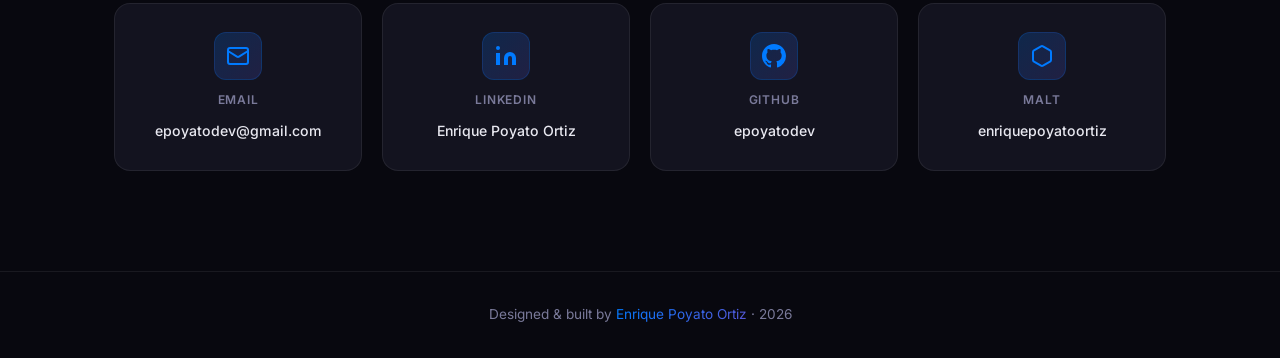
==== commit 5af6133a: "Add SEO: meta tags, Open Graph, JSON-LD, sitemap, robots.txt Co-Authored-By: Claude Sonnet 4.6 <nore" ====
--- a/index.html
+++ b/index.html
@@ -3,7 +3,59 @@
 <head>
   <meta charset="UTF-8" />
   <meta name="viewport" content="width=device-width, initial-scale=1.0" />
-  <title>Enrique Poyato — iOS Developer</title>
+  <title>Enrique Poyato — iOS Developer | Swift & SwiftUI | Madrid</title>
+
+  <!-- SEO Meta -->
+  <meta name="description" content="Enrique Poyato Ortiz — iOS Developer with 4+ years of experience building native apps with Swift and SwiftUI. Available for remote freelance projects from Madrid, Spain. 250€/day." />
+  <meta name="keywords" content="iOS developer, Swift, SwiftUI, UIKit, freelance iOS developer, iOS developer Madrid, mobile developer Spain, Swift developer, SwiftUI developer" />
+  <meta name="author" content="Enrique Poyato Ortiz" />
+  <meta name="robots" content="index, follow" />
+  <link rel="canonical" href="https://epoyatodev.github.io/" />
+
+  <!-- Open Graph -->
+  <meta property="og:type" content="website" />
+  <meta property="og:url" content="https://epoyatodev.github.io/" />
+  <meta property="og:title" content="Enrique Poyato — iOS Developer | Swift & SwiftUI" />
+  <meta property="og:description" content="iOS Developer with 4+ years of experience building native apps with Swift and SwiftUI. Available for remote freelance from Madrid, Spain." />
+  <meta property="og:image" content="https://epoyatodev.github.io/assets/profile.jpeg" />
+  <meta property="og:locale" content="en_US" />
+  <meta property="og:site_name" content="Enrique Poyato — iOS Developer" />
+
+  <!-- Twitter Card -->
+  <meta name="twitter:card" content="summary_large_image" />
+  <meta name="twitter:title" content="Enrique Poyato — iOS Developer | Swift & SwiftUI" />
+  <meta name="twitter:description" content="iOS Developer with 4+ years of experience building native apps with Swift and SwiftUI. Available for remote freelance from Madrid." />
+  <meta name="twitter:image" content="https://epoyatodev.github.io/assets/profile.jpeg" />
+
+  <!-- Favicon -->
+  <link rel="icon" type="image/jpeg" href="/assets/profile.jpeg" />
+  <link rel="apple-touch-icon" href="/assets/profile.jpeg" />
+
+  <!-- JSON-LD Structured Data -->
+  <script type="application/ld+json">
+  {
+    "@context": "https://schema.org",
+    "@type": "Person",
+    "name": "Enrique Poyato Ortiz",
+    "jobTitle": "iOS Developer",
+    "url": "https://epoyatodev.github.io/",
+    "email": "epoyatodev@gmail.com",
+    "image": "https://epoyatodev.github.io/assets/profile.jpeg",
+    "address": {
+      "@type": "PostalAddress",
+      "addressLocality": "Madrid",
+      "addressCountry": "ES"
+    },
+    "sameAs": [
+      "https://www.linkedin.com/in/enrique-poyato-ortiz-%EF%A3%BF-7447b3200/",
+      "https://github.com/epoyatodev",
+      "https://www.malt.es/profile/enriquepoyatoortiz"
+    ],
+    "knowsAbout": ["Swift", "SwiftUI", "UIKit", "iOS Development", "Firebase", "MapKit", "CoreData", "SwiftData", "MVVM", "Clean Architecture"],
+    "description": "iOS Developer with 4+ years of experience building native, high-performance apps using Swift and SwiftUI. Available for remote freelance projects."
+  }
+  </script>
+
   <link rel="preconnect" href="https://fonts.googleapis.com" />
   <link rel="preconnect" href="https://fonts.gstatic.com" crossorigin />
   <link href="https://fonts.googleapis.com/css2?family=Inter:wght@300;400;500;600;700&family=JetBrains+Mono:wght@400;500&display=swap" rel="stylesheet" />
@@ -160,7 +212,7 @@
           <div class="project-header">
             <div class="project-icon">💰</div>
             <div class="project-links">
-              <a href="https://github.com/epoyatodev/ExpenseTracker" target="_blank" class="project-link" title="GitHub">
+              <a href="https://github.com/epoyatodev/ExpenseTracker" target="_blank" rel="noopener noreferrer" class="project-link" title="GitHub">
                 <svg width="18" height="18" viewBox="0 0 24 24" fill="currentColor"><path d="M12 0C5.37 0 0 5.37 0 12c0 5.31 3.435 9.795 8.205 11.385.6.105.825-.255.825-.57 0-.285-.015-1.23-.015-2.235-3.015.555-3.795-.735-4.035-1.41-.135-.345-.72-1.41-1.23-1.695-.42-.225-1.02-.78-.015-.795.945-.015 1.62.87 1.845 1.23 1.08 1.815 2.805 1.305 3.495.99.105-.78.42-1.305.765-1.605-2.67-.3-5.46-1.335-5.46-5.925 0-1.305.465-2.385 1.23-3.225-.12-.3-.54-1.53.12-3.18 0 0 1.005-.315 3.3 1.23.96-.27 1.98-.405 3-.405s2.04.135 3 .405c2.295-1.56 3.3-1.23 3.3-1.23.66 1.65.24 2.88.12 3.18.765.84 1.23 1.905 1.23 3.225 0 4.605-2.805 5.625-5.475 5.925.435.375.81 1.095.81 2.22 0 1.605-.015 2.895-.015 3.3 0 .315.225.69.825.57A12.02 12.02 0 0 0 24 12c0-6.63-5.37-12-12-12z"/></svg>
               </a>
             </div>
@@ -176,7 +228,7 @@
           <div class="project-header">
             <div class="project-icon">🧬</div>
             <div class="project-links">
-              <a href="https://github.com/epoyatodev/RickAndMortyApp" target="_blank" class="project-link" title="GitHub">
+              <a href="https://github.com/epoyatodev/RickAndMortyApp" target="_blank" rel="noopener noreferrer" class="project-link" title="GitHub">
                 <svg width="18" height="18" viewBox="0 0 24 24" fill="currentColor"><path d="M12 0C5.37 0 0 5.37 0 12c0 5.31 3.435 9.795 8.205 11.385.6.105.825-.255.825-.57 0-.285-.015-1.23-.015-2.235-3.015.555-3.795-.735-4.035-1.41-.135-.345-.72-1.41-1.23-1.695-.42-.225-1.02-.78-.015-.795.945-.015 1.62.87 1.845 1.23 1.08 1.815 2.805 1.305 3.495.99.105-.78.42-1.305.765-1.605-2.67-.3-5.46-1.335-5.46-5.925 0-1.305.465-2.385 1.23-3.225-.12-.3-.54-1.53.12-3.18 0 0 1.005-.315 3.3 1.23.96-.27 1.98-.405 3-.405s2.04.135 3 .405c2.295-1.56 3.3-1.23 3.3-1.23.66 1.65.24 2.88.12 3.18.765.84 1.23 1.905 1.23 3.225 0 4.605-2.805 5.625-5.475 5.925.435.375.81 1.095.81 2.22 0 1.605-.015 2.895-.015 3.3 0 .315.225.69.825.57A12.02 12.02 0 0 0 24 12c0-6.63-5.37-12-12-12z"/></svg>
               </a>
             </div>
@@ -192,7 +244,7 @@
           <div class="project-header">
             <div class="project-icon">🗺️</div>
             <div class="project-links">
-              <a href="https://github.com/epoyatodev/MapKitSwiftUI" target="_blank" class="project-link" title="GitHub">
+              <a href="https://github.com/epoyatodev/MapKitSwiftUI" target="_blank" rel="noopener noreferrer" class="project-link" title="GitHub">
                 <svg width="18" height="18" viewBox="0 0 24 24" fill="currentColor"><path d="M12 0C5.37 0 0 5.37 0 12c0 5.31 3.435 9.795 8.205 11.385.6.105.825-.255.825-.57 0-.285-.015-1.23-.015-2.235-3.015.555-3.795-.735-4.035-1.41-.135-.345-.72-1.41-1.23-1.695-.42-.225-1.02-.78-.015-.795.945-.015 1.62.87 1.845 1.23 1.08 1.815 2.805 1.305 3.495.99.105-.78.42-1.305.765-1.605-2.67-.3-5.46-1.335-5.46-5.925 0-1.305.465-2.385 1.23-3.225-.12-.3-.54-1.53.12-3.18 0 0 1.005-.315 3.3 1.23.96-.27 1.98-.405 3-.405s2.04.135 3 .405c2.295-1.56 3.3-1.23 3.3-1.23.66 1.65.24 2.88.12 3.18.765.84 1.23 1.905 1.23 3.225 0 4.605-2.805 5.625-5.475 5.925.435.375.81 1.095.81 2.22 0 1.605-.015 2.895-.015 3.3 0 .315.225.69.825.57A12.02 12.02 0 0 0 24 12c0-6.63-5.37-12-12-12z"/></svg>
               </a>
             </div>
@@ -208,7 +260,7 @@
           <div class="project-header">
             <div class="project-icon">☀️</div>
             <div class="project-links">
-              <a href="https://github.com/epoyatodev/WeatherAppDesign" target="_blank" class="project-link" title="GitHub">
+              <a href="https://github.com/epoyatodev/WeatherAppDesign" target="_blank" rel="noopener noreferrer" class="project-link" title="GitHub">
                 <svg width="18" height="18" viewBox="0 0 24 24" fill="currentColor"><path d="M12 0C5.37 0 0 5.37 0 12c0 5.31 3.435 9.795 8.205 11.385.6.105.825-.255.825-.57 0-.285-.015-1.23-.015-2.235-3.015.555-3.795-.735-4.035-1.41-.135-.345-.72-1.41-1.23-1.695-.42-.225-1.02-.78-.015-.795.945-.015 1.62.87 1.845 1.23 1.08 1.815 2.805 1.305 3.495.99.105-.78.42-1.305.765-1.605-2.67-.3-5.46-1.335-5.46-5.925 0-1.305.465-2.385 1.23-3.225-.12-.3-.54-1.53.12-3.18 0 0 1.005-.315 3.3 1.23.96-.27 1.98-.405 3-.405s2.04.135 3 .405c2.295-1.56 3.3-1.23 3.3-1.23.66 1.65.24 2.88.12 3.18.765.84 1.23 1.905 1.23 3.225 0 4.605-2.805 5.625-5.475 5.925.435.375.81 1.095.81 2.22 0 1.605-.015 2.895-.015 3.3 0 .315.225.69.825.57A12.02 12.02 0 0 0 24 12c0-6.63-5.37-12-12-12z"/></svg>
               </a>
             </div>
@@ -224,7 +276,7 @@
           <div class="project-header">
             <div class="project-icon">✅</div>
             <div class="project-links">
-              <a href="https://github.com/epoyatodev/TaskApp" target="_blank" class="project-link" title="GitHub">
+              <a href="https://github.com/epoyatodev/TaskApp" target="_blank" rel="noopener noreferrer" class="project-link" title="GitHub">
                 <svg width="18" height="18" viewBox="0 0 24 24" fill="currentColor"><path d="M12 0C5.37 0 0 5.37 0 12c0 5.31 3.435 9.795 8.205 11.385.6.105.825-.255.825-.57 0-.285-.015-1.23-.015-2.235-3.015.555-3.795-.735-4.035-1.41-.135-.345-.72-1.41-1.23-1.695-.42-.225-1.02-.78-.015-.795.945-.015 1.62.87 1.845 1.23 1.08 1.815 2.805 1.305 3.495.99.105-.78.42-1.305.765-1.605-2.67-.3-5.46-1.335-5.46-5.925 0-1.305.465-2.385 1.23-3.225-.12-.3-.54-1.53.12-3.18 0 0 1.005-.315 3.3 1.23.96-.27 1.98-.405 3-.405s2.04.135 3 .405c2.295-1.56 3.3-1.23 3.3-1.23.66 1.65.24 2.88.12 3.18.765.84 1.23 1.905 1.23 3.225 0 4.605-2.805 5.625-5.475 5.925.435.375.81 1.095.81 2.22 0 1.605-.015 2.895-.015 3.3 0 .315.225.69.825.57A12.02 12.02 0 0 0 24 12c0-6.63-5.37-12-12-12z"/></svg>
               </a>
             </div>
@@ -240,7 +292,7 @@
           <div class="project-header">
             <div class="project-icon">🎨</div>
             <div class="project-links">
-              <a href="https://github.com/epoyatodev/Animated-Paging-Indicators" target="_blank" class="project-link" title="GitHub">
+              <a href="https://github.com/epoyatodev/Animated-Paging-Indicators" target="_blank" rel="noopener noreferrer" class="project-link" title="GitHub">
                 <svg width="18" height="18" viewBox="0 0 24 24" fill="currentColor"><path d="M12 0C5.37 0 0 5.37 0 12c0 5.31 3.435 9.795 8.205 11.385.6.105.825-.255.825-.57 0-.285-.015-1.23-.015-2.235-3.015.555-3.795-.735-4.035-1.41-.135-.345-.72-1.41-1.23-1.695-.42-.225-1.02-.78-.015-.795.945-.015 1.62.87 1.845 1.23 1.08 1.815 2.805 1.305 3.495.99.105-.78.42-1.305.765-1.605-2.67-.3-5.46-1.335-5.46-5.925 0-1.305.465-2.385 1.23-3.225-.12-.3-.54-1.53.12-3.18 0 0 1.005-.315 3.3 1.23.96-.27 1.98-.405 3-.405s2.04.135 3 .405c2.295-1.56 3.3-1.23 3.3-1.23.66 1.65.24 2.88.12 3.18.765.84 1.23 1.905 1.23 3.225 0 4.605-2.805 5.625-5.475 5.925.435.375.81 1.095.81 2.22 0 1.605-.015 2.895-.015 3.3 0 .315.225.69.825.57A12.02 12.02 0 0 0 24 12c0-6.63-5.37-12-12-12z"/></svg>
               </a>
             </div>
@@ -257,7 +309,7 @@
           <div class="project-header">
             <div class="project-icon">🪟</div>
             <div class="project-links">
-              <a href="https://github.com/epoyatodev/BottonSheet" target="_blank" class="project-link" title="GitHub">
+              <a href="https://github.com/epoyatodev/BottonSheet" target="_blank" rel="noopener noreferrer" class="project-link" title="GitHub">
                 <svg width="18" height="18" viewBox="0 0 24 24" fill="currentColor"><path d="M12 0C5.37 0 0 5.37 0 12c0 5.31 3.435 9.795 8.205 11.385.6.105.825-.255.825-.57 0-.285-.015-1.23-.015-2.235-3.015.555-3.795-.735-4.035-1.41-.135-.345-.72-1.41-1.23-1.695-.42-.225-1.02-.78-.015-.795.945-.015 1.62.87 1.845 1.23 1.08 1.815 2.805 1.305 3.495.99.105-.78.42-1.305.765-1.605-2.67-.3-5.46-1.335-5.46-5.925 0-1.305.465-2.385 1.23-3.225-.12-.3-.54-1.53.12-3.18 0 0 1.005-.315 3.3 1.23.96-.27 1.98-.405 3-.405s2.04.135 3 .405c2.295-1.56 3.3-1.23 3.3-1.23.66 1.65.24 2.88.12 3.18.765.84 1.23 1.905 1.23 3.225 0 4.605-2.805 5.625-5.475 5.925.435.375.81 1.095.81 2.22 0 1.605-.015 2.895-.015 3.3 0 .315.225.69.825.57A12.02 12.02 0 0 0 24 12c0-6.63-5.37-12-12-12z"/></svg>
               </a>
             </div>
@@ -348,21 +400,21 @@
           <span class="contact-label">Email</span>
           <span class="contact-value">epoyatodev@gmail.com</span>
         </a>
-        <a href="https://www.linkedin.com/in/enrique-poyato-ortiz-%EF%A3%BF-7447b3200/" target="_blank" class="contact-card">
+        <a href="https://www.linkedin.com/in/enrique-poyato-ortiz-%EF%A3%BF-7447b3200/" target="_blank" rel="noopener noreferrer" class="contact-card">
           <div class="contact-icon">
             <svg width="24" height="24" viewBox="0 0 24 24" fill="currentColor"><path d="M16 8a6 6 0 0 1 6 6v7h-4v-7a2 2 0 0 0-2-2 2 2 0 0 0-2 2v7h-4v-7a6 6 0 0 1 6-6z"/><rect x="2" y="9" width="4" height="12"/><circle cx="4" cy="4" r="2"/></svg>
           </div>
           <span class="contact-label">LinkedIn</span>
           <span class="contact-value">Enrique Poyato Ortiz</span>
         </a>
-        <a href="https://github.com/epoyatodev" target="_blank" class="contact-card">
+        <a href="https://github.com/epoyatodev" target="_blank" rel="noopener noreferrer" class="contact-card">
           <div class="contact-icon">
             <svg width="24" height="24" viewBox="0 0 24 24" fill="currentColor"><path d="M12 0C5.37 0 0 5.37 0 12c0 5.31 3.435 9.795 8.205 11.385.6.105.825-.255.825-.57 0-.285-.015-1.23-.015-2.235-3.015.555-3.795-.735-4.035-1.41-.135-.345-.72-1.41-1.23-1.695-.42-.225-1.02-.78-.015-.795.945-.015 1.62.87 1.845 1.23 1.08 1.815 2.805 1.305 3.495.99.105-.78.42-1.305.765-1.605-2.67-.3-5.46-1.335-5.46-5.925 0-1.305.465-2.385 1.23-3.225-.12-.3-.54-1.53.12-3.18 0 0 1.005-.315 3.3 1.23.96-.27 1.98-.405 3-.405s2.04.135 3 .405c2.295-1.56 3.3-1.23 3.3-1.23.66 1.65.24 2.88.12 3.18.765.84 1.23 1.905 1.23 3.225 0 4.605-2.805 5.625-5.475 5.925.435.375.81 1.095.81 2.22 0 1.605-.015 2.895-.015 3.3 0 .315.225.69.825.57A12.02 12.02 0 0 0 24 12c0-6.63-5.37-12-12-12z"/></svg>
           </div>
           <span class="contact-label">GitHub</span>
           <span class="contact-value">epoyatodev</span>
         </a>
-        <a href="https://www.malt.es/profile/enriquepoyatoortiz" target="_blank" class="contact-card">
+        <a href="https://www.malt.es/profile/enriquepoyatoortiz" target="_blank" rel="noopener noreferrer" class="contact-card">
           <div class="contact-icon">
             <svg width="24" height="24" viewBox="0 0 24 24" fill="none" stroke="currentColor" stroke-width="2"><path d="M21 16V8a2 2 0 0 0-1-1.73l-7-4a2 2 0 0 0-2 0l-7 4A2 2 0 0 0 3 8v8a2 2 0 0 0 1 1.73l7 4a2 2 0 0 0 2 0l7-4A2 2 0 0 0 21 16z"/></svg>
           </div>
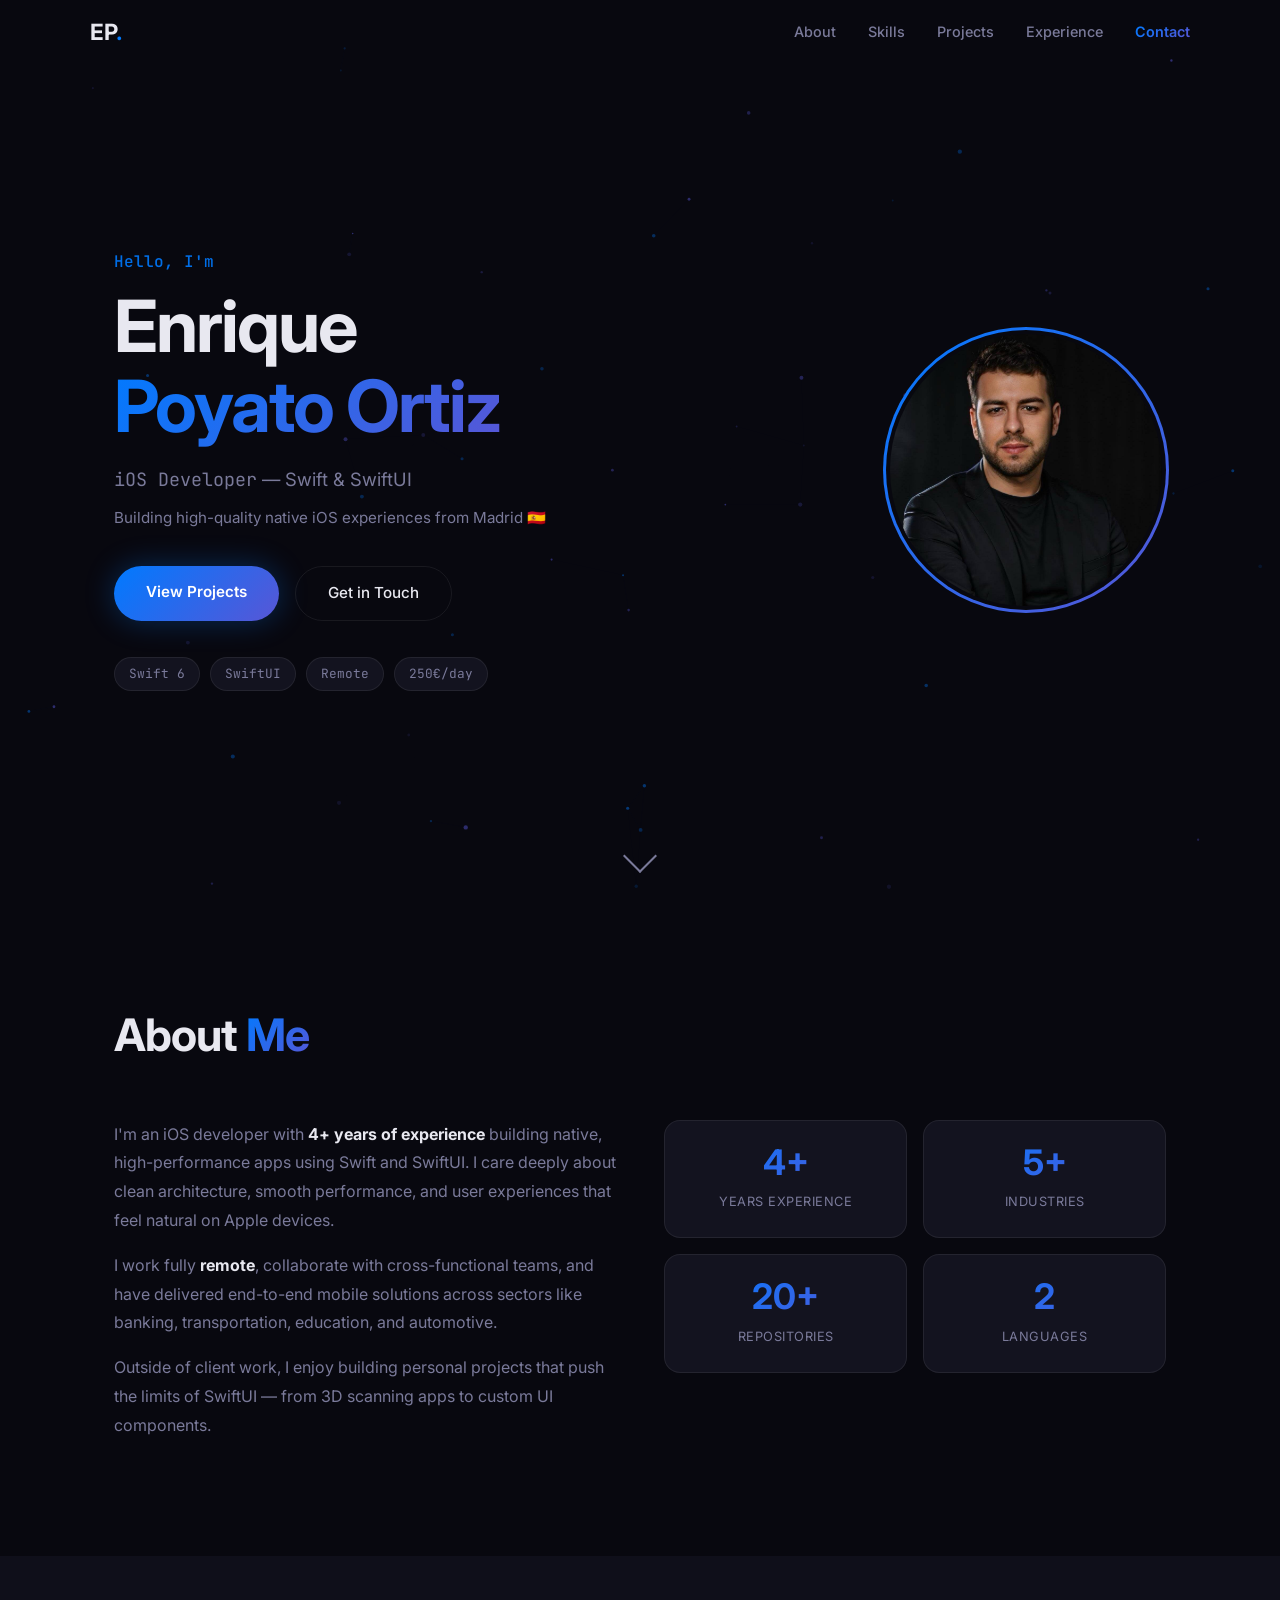
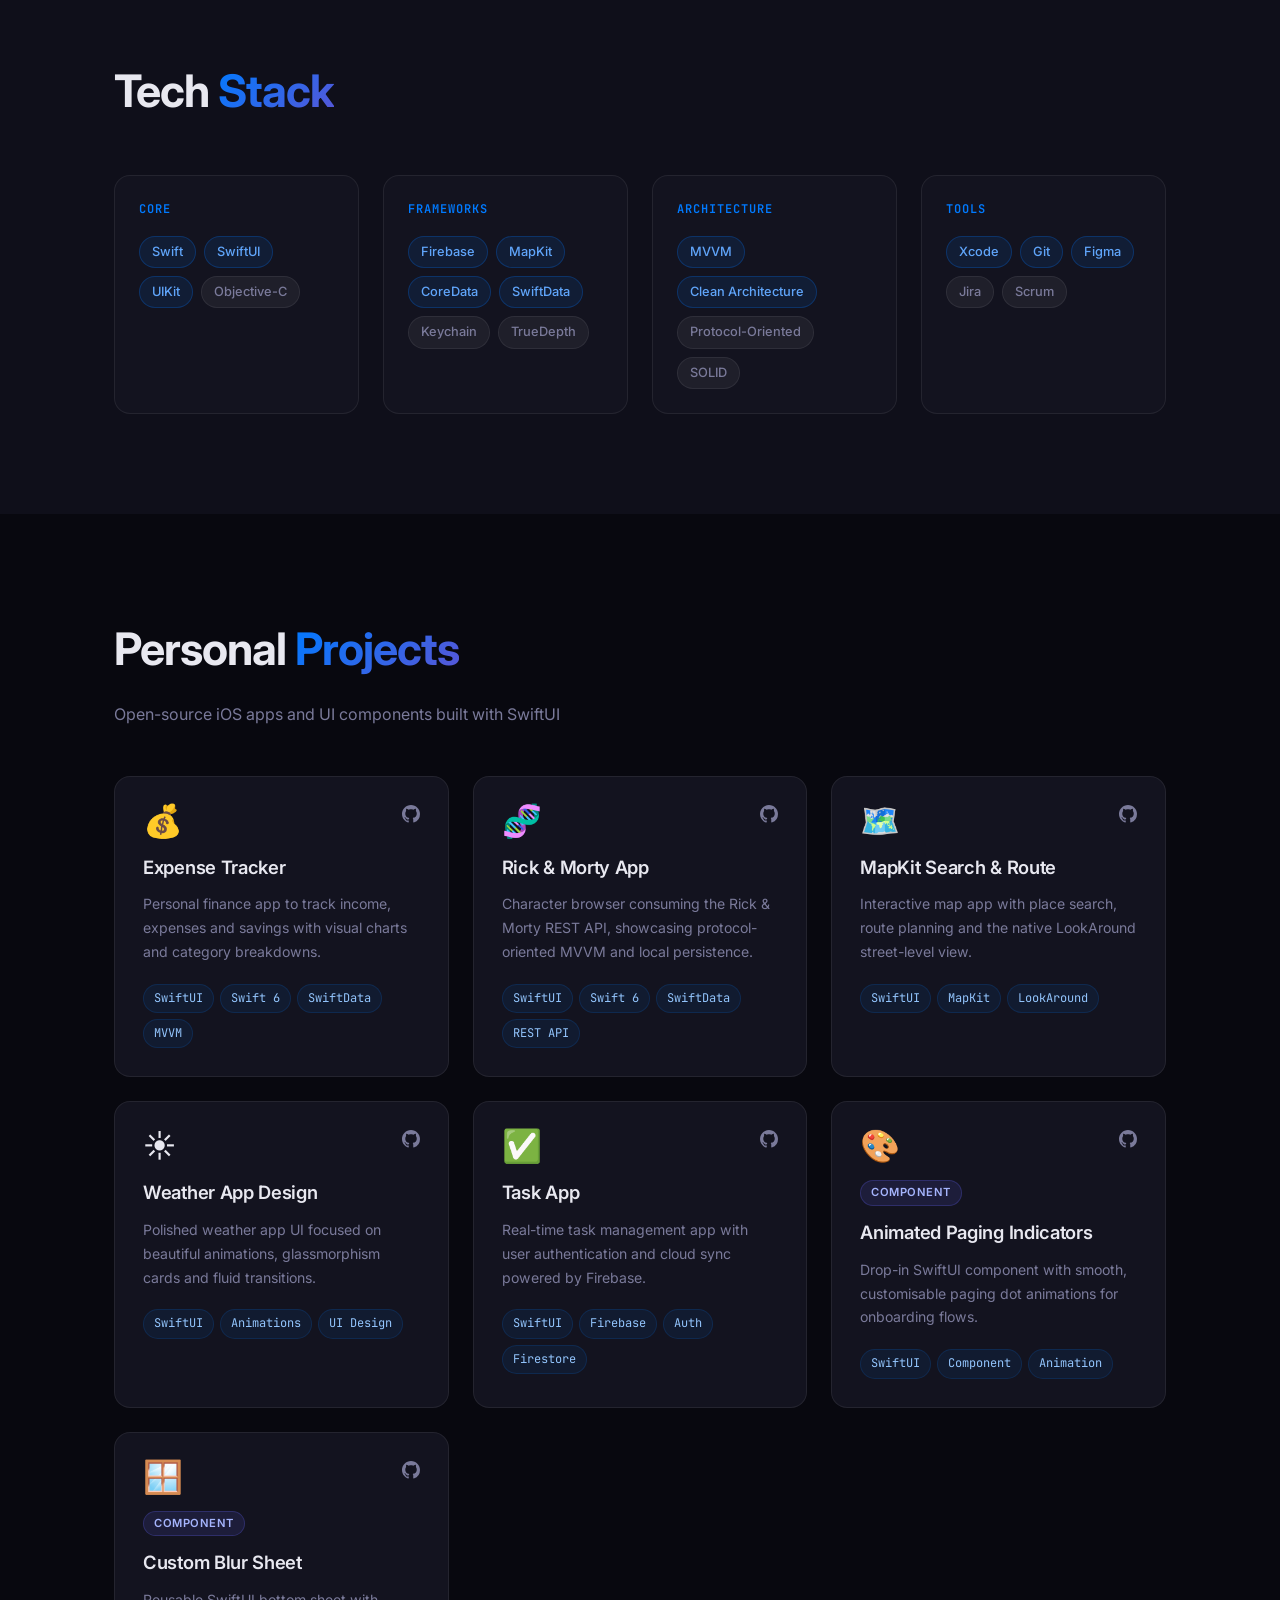
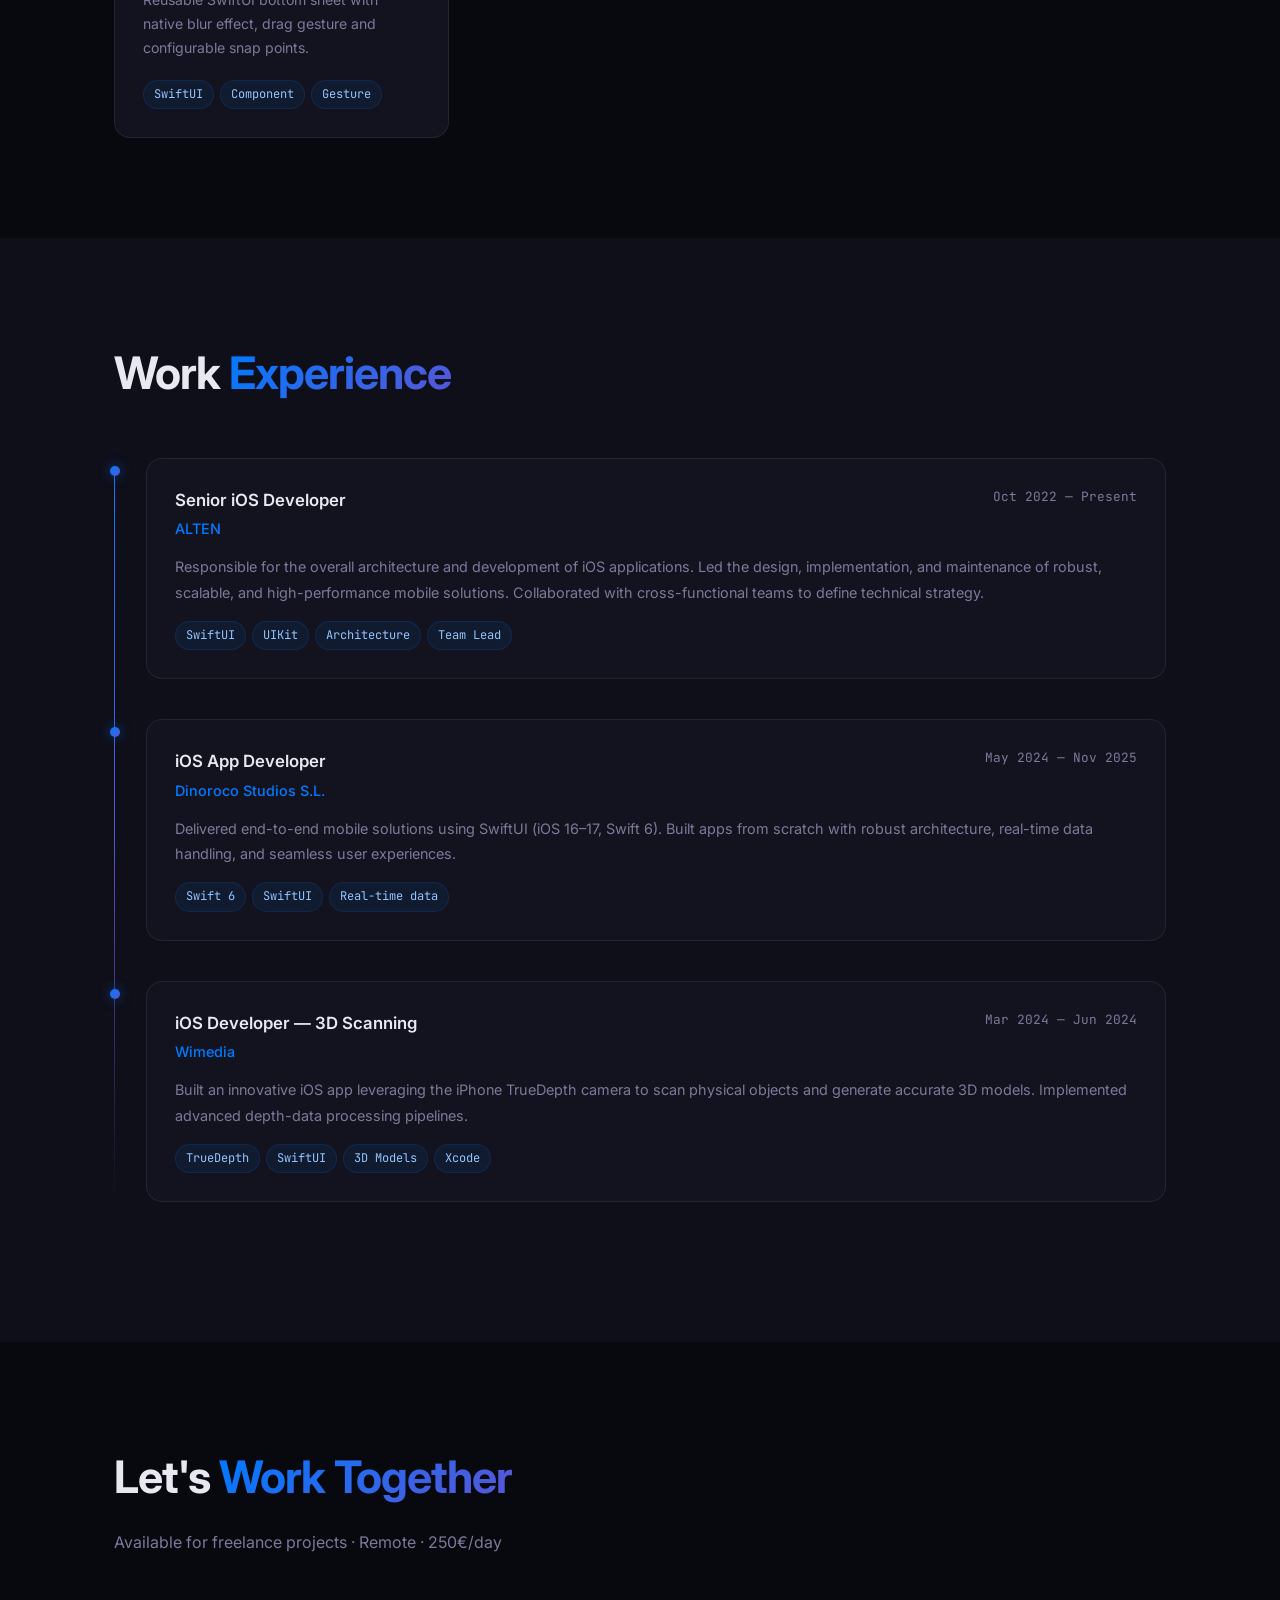
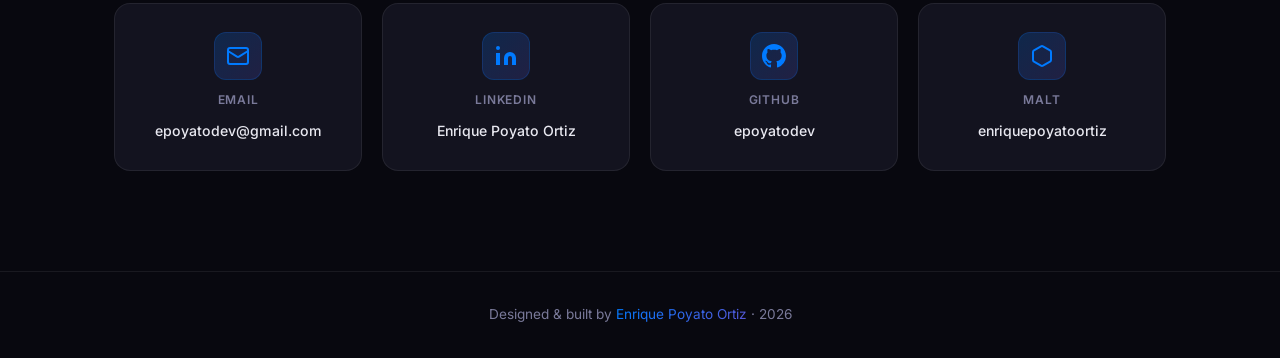
==== commit 61559e14: "Add Google Search Console verification meta tag Co-Authored-By: Claude Sonnet 4.6 <noreply@anthropic" ====
--- a/index.html
+++ b/index.html
@@ -10,6 +10,7 @@
   <meta name="keywords" content="iOS developer, Swift, SwiftUI, UIKit, freelance iOS developer, iOS developer Madrid, mobile developer Spain, Swift developer, SwiftUI developer" />
   <meta name="author" content="Enrique Poyato Ortiz" />
   <meta name="robots" content="index, follow" />
+  <meta name="google-site-verification" content="rHBr7e-p2CTuLzgnaEfTR6YH_diPGYX4Gmj1t76pY5U" />
   <link rel="canonical" href="https://epoyatodev.github.io/" />
 
   <!-- Open Graph -->
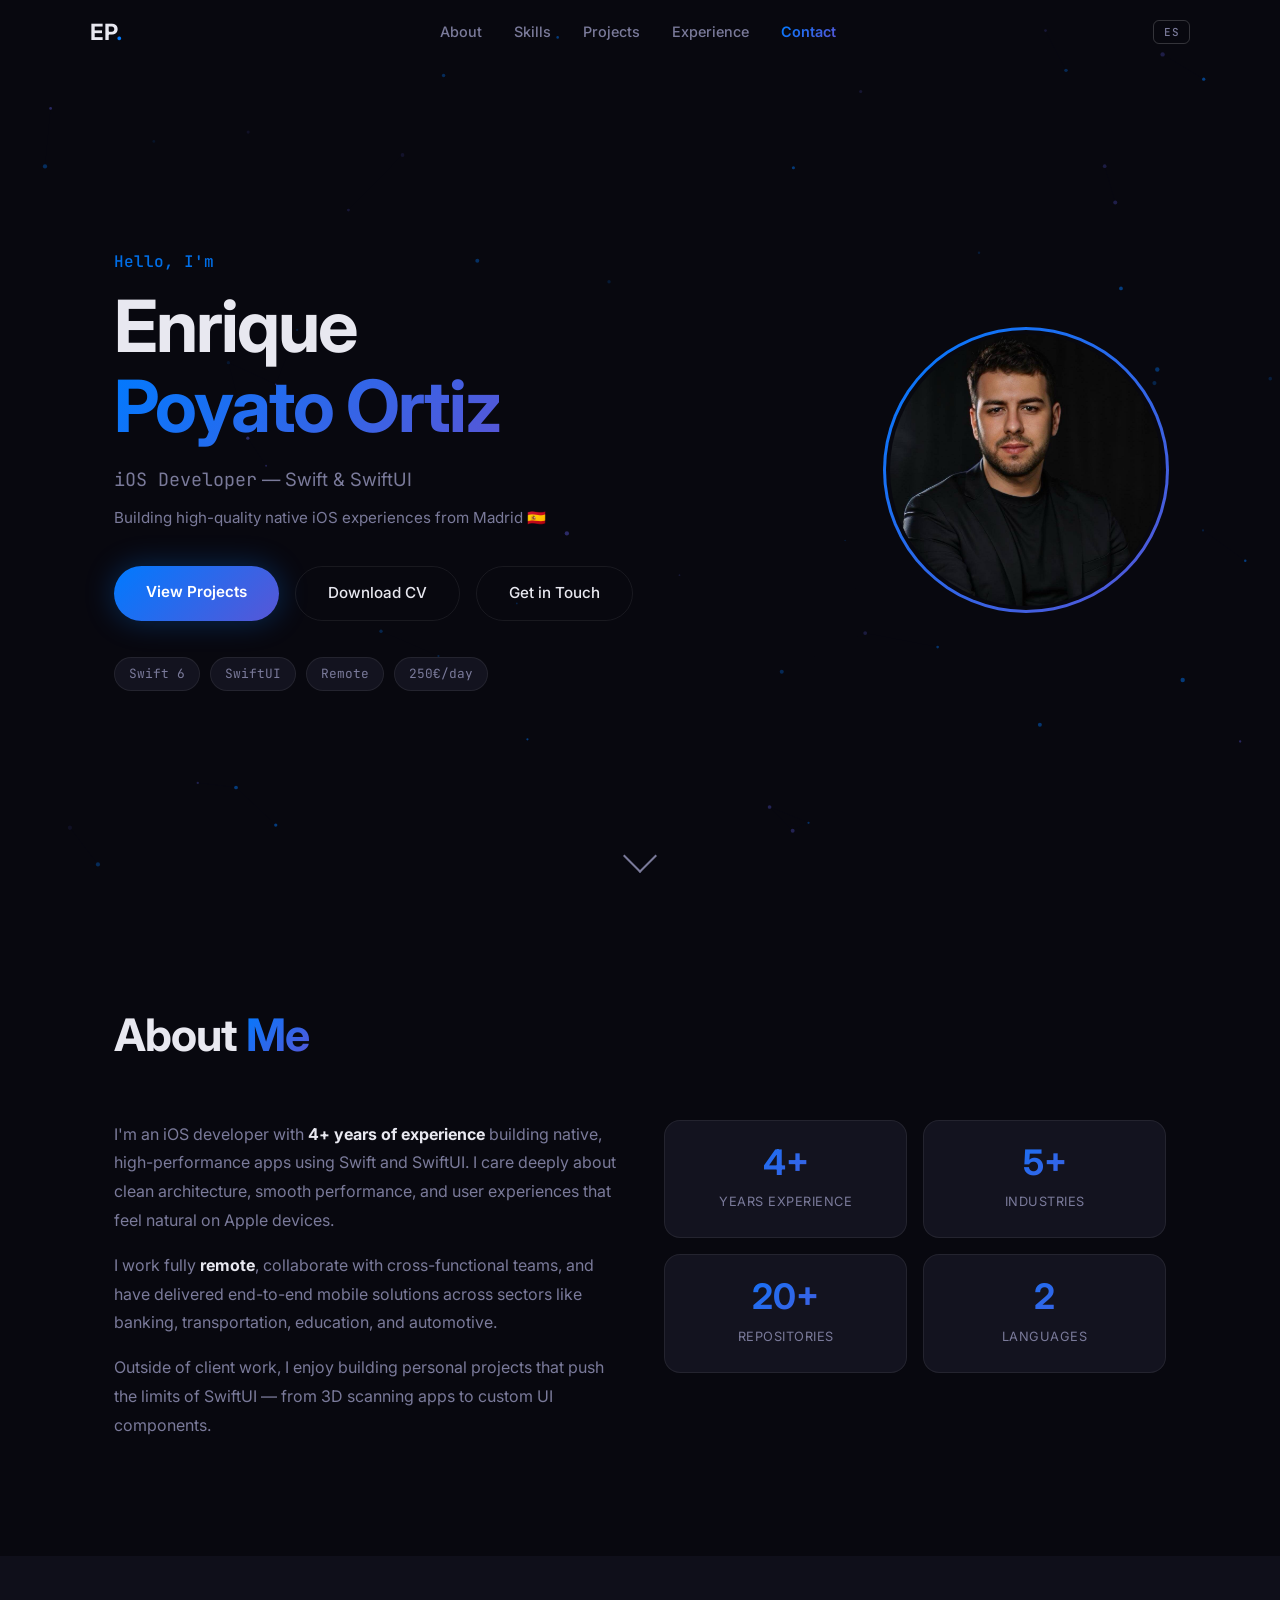
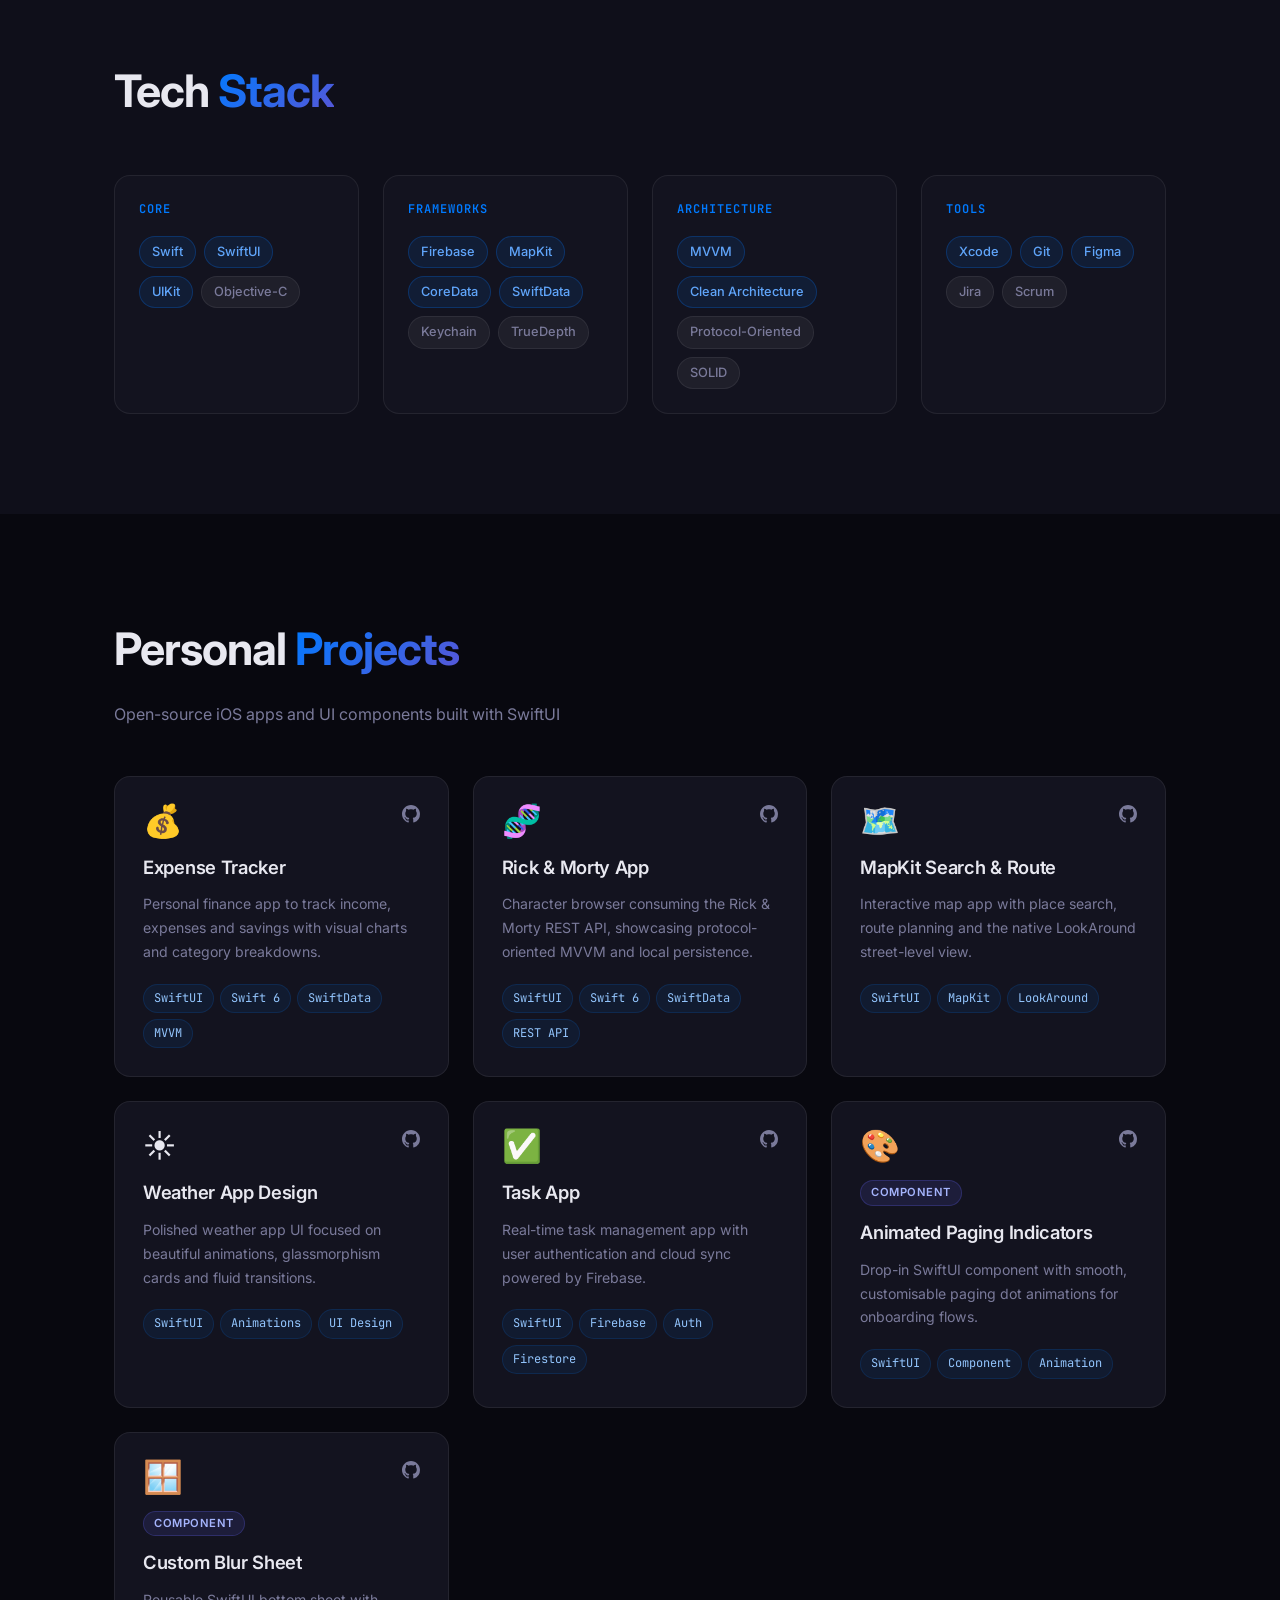
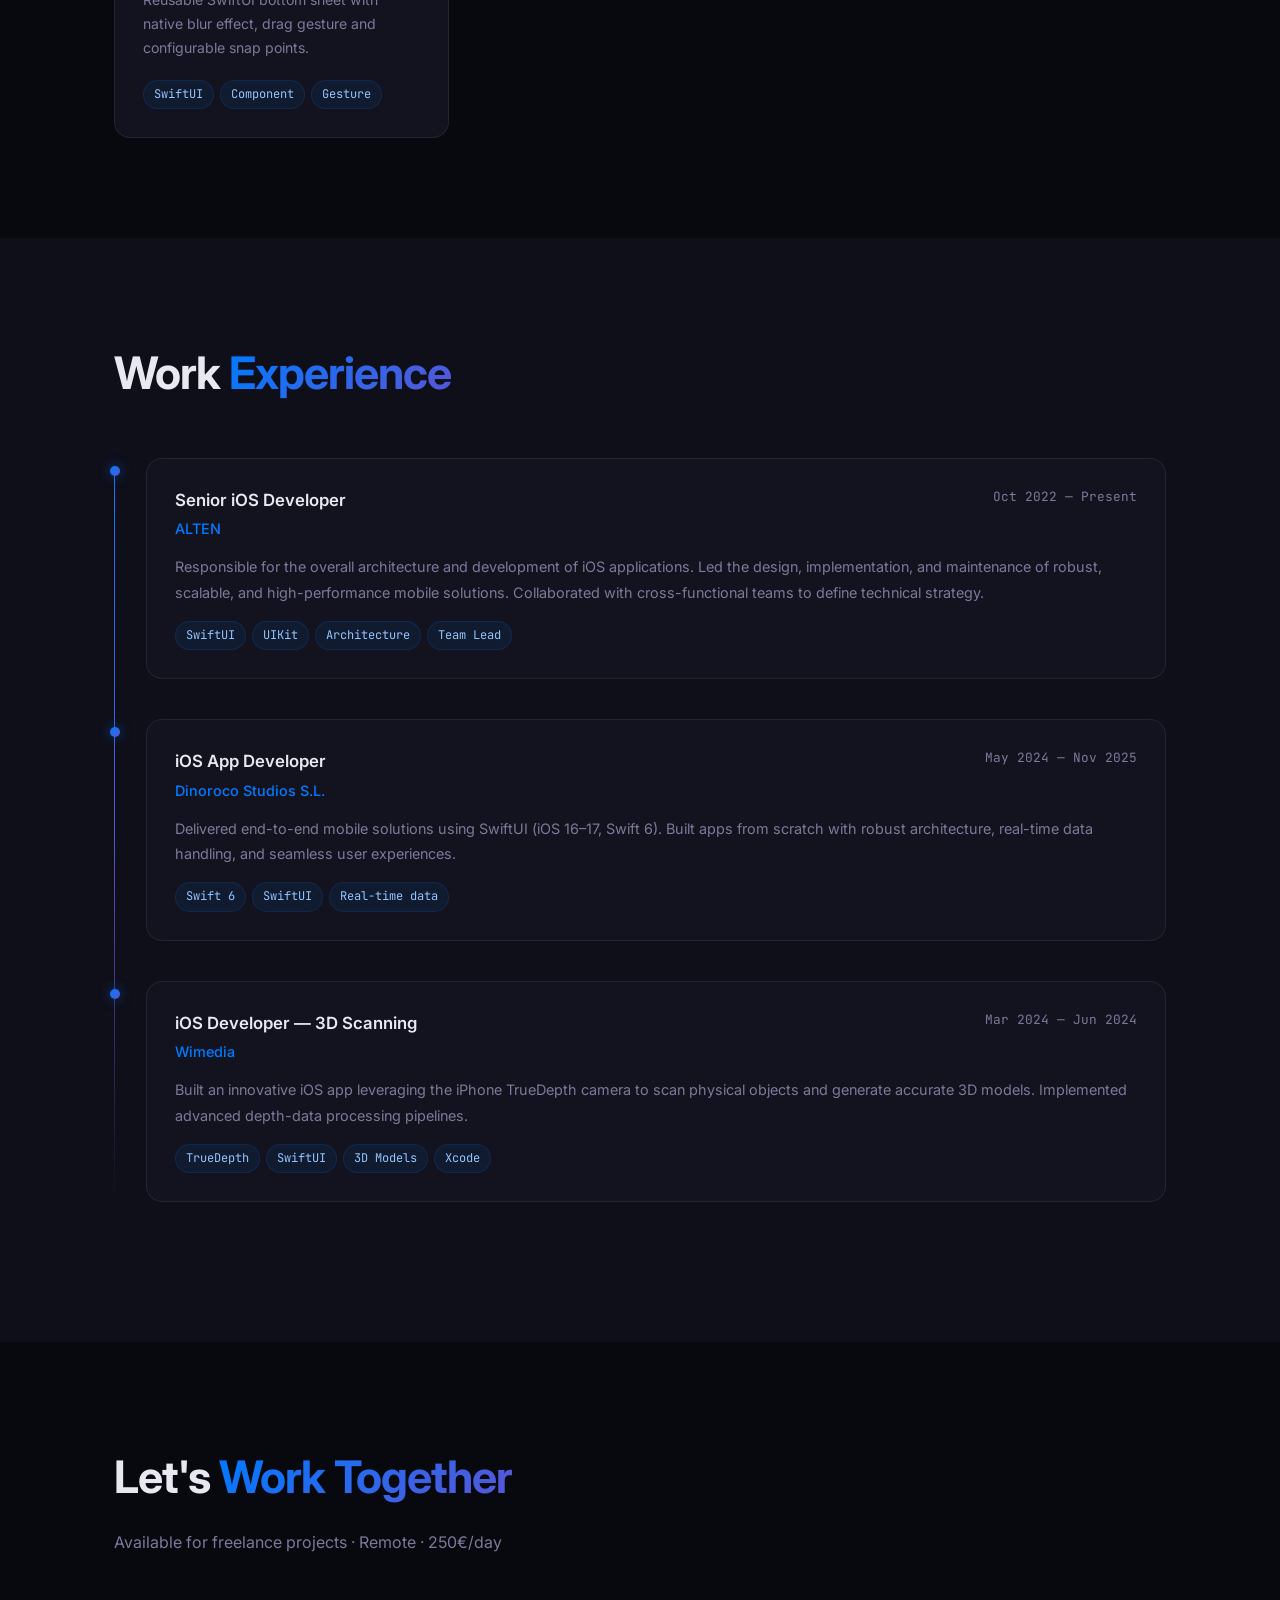
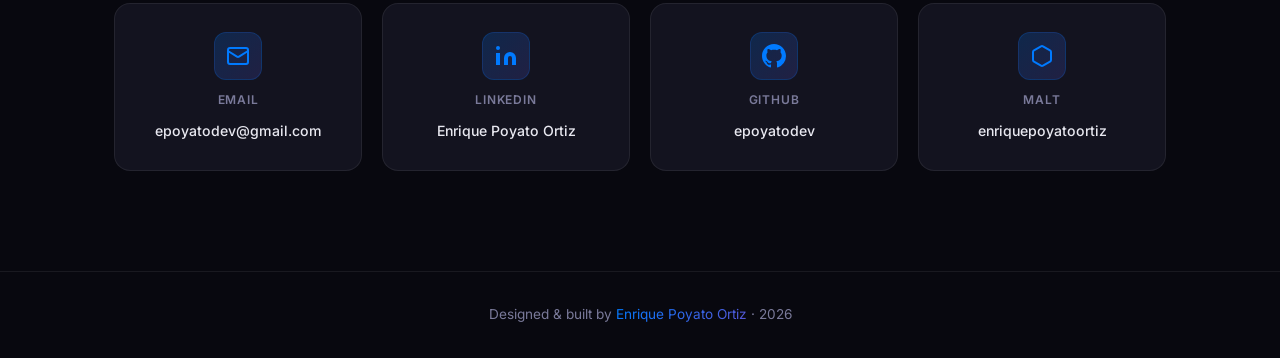
==== commit 39b5d273: "Add multilingual EN/ES toggle, improved CV, image performance attrs - i18n system with localStorage " ====
--- a/index.html
+++ b/index.html
@@ -1,5 +1,5 @@
 <!DOCTYPE html>
-<html lang="en">
+<html lang="en" id="html-root">
 <head>
   <meta charset="UTF-8" />
   <meta name="viewport" content="width=device-width, initial-scale=1.0" />
@@ -69,12 +69,13 @@
     <div class="nav-inner">
       <span class="nav-logo">EP<span class="dot">.</span></span>
       <ul class="nav-links">
-        <li><a href="#about">About</a></li>
-        <li><a href="#skills">Skills</a></li>
-        <li><a href="#projects">Projects</a></li>
-        <li><a href="#experience">Experience</a></li>
-        <li><a href="#contact" class="nav-cta">Contact</a></li>
+        <li><a href="#about" data-i18n="nav.about">About</a></li>
+        <li><a href="#skills" data-i18n="nav.skills">Skills</a></li>
+        <li><a href="#projects" data-i18n="nav.projects">Projects</a></li>
+        <li><a href="#experience" data-i18n="nav.experience">Experience</a></li>
+        <li><a href="#contact" class="nav-cta" data-i18n="nav.contact">Contact</a></li>
       </ul>
+      <button class="lang-toggle" id="langToggle" aria-label="Switch language">ES</button>
       <button class="hamburger" id="hamburger" aria-label="menu">
         <span></span><span></span><span></span>
       </button>
@@ -84,11 +85,11 @@
   <!-- MOBILE MENU -->
   <div class="mobile-menu" id="mobileMenu">
     <ul>
-      <li><a href="#about" class="mobile-link">About</a></li>
-      <li><a href="#skills" class="mobile-link">Skills</a></li>
-      <li><a href="#projects" class="mobile-link">Projects</a></li>
-      <li><a href="#experience" class="mobile-link">Experience</a></li>
-      <li><a href="#contact" class="mobile-link">Contact</a></li>
+      <li><a href="#about" class="mobile-link" data-i18n="nav.about">About</a></li>
+      <li><a href="#skills" class="mobile-link" data-i18n="nav.skills">Skills</a></li>
+      <li><a href="#projects" class="mobile-link" data-i18n="nav.projects">Projects</a></li>
+      <li><a href="#experience" class="mobile-link" data-i18n="nav.experience">Experience</a></li>
+      <li><a href="#contact" class="mobile-link" data-i18n="nav.contact">Contact</a></li>
     </ul>
   </div>
 
@@ -96,24 +97,26 @@
   <section id="hero">
     <canvas id="particleCanvas"></canvas>
     <div class="hero-content reveal">
-      <p class="hero-greeting">Hello, I'm</p>
+      <p class="hero-greeting" data-i18n="hero.greeting">Hello, I'm</p>
       <h1 class="hero-name">Enrique<br><span class="gradient-text">Poyato Ortiz</span></h1>
       <p class="hero-title"><span class="mono">iOS Developer</span> — Swift &amp; SwiftUI</p>
-      <p class="hero-sub">Building high-quality native iOS experiences from Madrid 🇪🇸</p>
+      <p class="hero-sub" data-i18n="hero.sub">Building high-quality native iOS experiences from Madrid 🇪🇸</p>
       <div class="hero-actions">
-        <a href="#projects" class="btn-primary">View Projects</a>
-        <a href="#contact" class="btn-ghost">Get in Touch</a>
+        <a href="#projects" class="btn-primary" data-i18n="hero.btn.projects">View Projects</a>
+        <a href="assets/CV_Enrique_Poyato_2026.pdf" class="btn-ghost" target="_blank" rel="noopener noreferrer" data-i18n="hero.btn.cv">Download CV</a>
+        <a href="#contact" class="btn-ghost" data-i18n="hero.btn.contact">Get in Touch</a>
       </div>
       <div class="hero-badges">
         <span class="badge">Swift 6</span>
         <span class="badge">SwiftUI</span>
-        <span class="badge">Remote</span>
+        <span class="badge" data-i18n="badge.remote">Remote</span>
         <span class="badge">250€/day</span>
       </div>
     </div>
     <div class="hero-image reveal reveal-delay">
       <div class="avatar-ring">
-        <img src="assets/profile.jpeg" alt="Enrique Poyato" class="avatar" />
+        <img src="assets/profile.jpeg" alt="Enrique Poyato" class="avatar"
+             width="1024" height="1025" fetchpriority="high" decoding="async" />
       </div>
     </div>
     <div class="scroll-indicator">
@@ -124,29 +127,29 @@
   <!-- ABOUT -->
   <section id="about" class="section">
     <div class="container">
-      <h2 class="section-title reveal">About <span class="gradient-text">Me</span></h2>
+      <h2 class="section-title reveal" data-i18n-html="about.title">About <span class="gradient-text">Me</span></h2>
       <div class="about-grid reveal">
         <div class="about-text">
-          <p>I'm an iOS developer with <strong>4+ years of experience</strong> building native, high-performance apps using Swift and SwiftUI. I care deeply about clean architecture, smooth performance, and user experiences that feel natural on Apple devices.</p>
-          <p>I work fully <strong>remote</strong>, collaborate with cross-functional teams, and have delivered end-to-end mobile solutions across sectors like banking, transportation, education, and automotive.</p>
-          <p>Outside of client work, I enjoy building personal projects that push the limits of SwiftUI — from 3D scanning apps to custom UI components.</p>
+          <p data-i18n-html="about.p1">I'm an iOS developer with <strong>4+ years of experience</strong> building native, high-performance apps using Swift and SwiftUI. I care deeply about clean architecture, smooth performance, and user experiences that feel natural on Apple devices.</p>
+          <p data-i18n-html="about.p2">I work fully <strong>remote</strong>, collaborate with cross-functional teams, and have delivered end-to-end mobile solutions across sectors like banking, transportation, education, and automotive.</p>
+          <p data-i18n="about.p3">Outside of client work, I enjoy building personal projects that push the limits of SwiftUI — from 3D scanning apps to custom UI components.</p>
         </div>
         <div class="about-stats">
           <div class="stat-card">
             <span class="stat-number">4+</span>
-            <span class="stat-label">Years Experience</span>
+            <span class="stat-label" data-i18n="stat.years">Years Experience</span>
           </div>
           <div class="stat-card">
             <span class="stat-number">5+</span>
-            <span class="stat-label">Industries</span>
+            <span class="stat-label" data-i18n="stat.industries">Industries</span>
           </div>
           <div class="stat-card">
             <span class="stat-number">20+</span>
-            <span class="stat-label">Repositories</span>
+            <span class="stat-label" data-i18n="stat.repos">Repositories</span>
           </div>
           <div class="stat-card">
             <span class="stat-number">2</span>
-            <span class="stat-label">Languages</span>
+            <span class="stat-label" data-i18n="stat.langs">Languages</span>
           </div>
         </div>
       </div>
@@ -156,10 +159,10 @@
   <!-- SKILLS -->
   <section id="skills" class="section section-alt">
     <div class="container">
-      <h2 class="section-title reveal">Tech <span class="gradient-text">Stack</span></h2>
+      <h2 class="section-title reveal" data-i18n-html="skills.title">Tech <span class="gradient-text">Stack</span></h2>
       <div class="skills-grid reveal">
         <div class="skill-group">
-          <h3 class="skill-group-title">Core</h3>
+          <h3 class="skill-group-title" data-i18n="skills.core">Core</h3>
           <div class="skill-tags">
             <span class="skill-tag primary">Swift</span>
             <span class="skill-tag primary">SwiftUI</span>
@@ -168,7 +171,7 @@
           </div>
         </div>
         <div class="skill-group">
-          <h3 class="skill-group-title">Frameworks</h3>
+          <h3 class="skill-group-title" data-i18n="skills.frameworks">Frameworks</h3>
           <div class="skill-tags">
             <span class="skill-tag primary">Firebase</span>
             <span class="skill-tag primary">MapKit</span>
@@ -179,7 +182,7 @@
           </div>
         </div>
         <div class="skill-group">
-          <h3 class="skill-group-title">Architecture</h3>
+          <h3 class="skill-group-title" data-i18n="skills.architecture">Architecture</h3>
           <div class="skill-tags">
             <span class="skill-tag primary">MVVM</span>
             <span class="skill-tag primary">Clean Architecture</span>
@@ -188,7 +191,7 @@
           </div>
         </div>
         <div class="skill-group">
-          <h3 class="skill-group-title">Tools</h3>
+          <h3 class="skill-group-title" data-i18n="skills.tools">Tools</h3>
           <div class="skill-tags">
             <span class="skill-tag primary">Xcode</span>
             <span class="skill-tag primary">Git</span>
@@ -204,8 +207,8 @@
   <!-- PROJECTS -->
   <section id="projects" class="section">
     <div class="container">
-      <h2 class="section-title reveal">Personal <span class="gradient-text">Projects</span></h2>
-      <p class="section-sub reveal">Open-source iOS apps and UI components built with SwiftUI</p>
+      <h2 class="section-title reveal" data-i18n-html="projects.title">Personal <span class="gradient-text">Projects</span></h2>
+      <p class="section-sub reveal" data-i18n="projects.sub">Open-source iOS apps and UI components built with SwiftUI</p>
 
       <div class="projects-grid">
 
@@ -218,8 +221,8 @@
               </a>
             </div>
           </div>
-          <h3 class="project-title">Expense Tracker</h3>
-          <p class="project-desc">Personal finance app to track income, expenses and savings with visual charts and category breakdowns.</p>
+          <h3 class="project-title" data-i18n="proj.expense.title">Expense Tracker</h3>
+          <p class="project-desc" data-i18n="proj.expense.desc">Personal finance app to track income, expenses and savings with visual charts and category breakdowns.</p>
           <div class="project-tags">
             <span>SwiftUI</span><span>Swift 6</span><span>SwiftData</span><span>MVVM</span>
           </div>
@@ -234,8 +237,8 @@
               </a>
             </div>
           </div>
-          <h3 class="project-title">Rick &amp; Morty App</h3>
-          <p class="project-desc">Character browser consuming the Rick &amp; Morty REST API, showcasing protocol-oriented MVVM and local persistence.</p>
+          <h3 class="project-title" data-i18n="proj.rickmorty.title">Rick &amp; Morty App</h3>
+          <p class="project-desc" data-i18n="proj.rickmorty.desc">Character browser consuming the Rick &amp; Morty REST API, showcasing protocol-oriented MVVM and local persistence.</p>
           <div class="project-tags">
             <span>SwiftUI</span><span>Swift 6</span><span>SwiftData</span><span>REST API</span>
           </div>
@@ -250,8 +253,8 @@
               </a>
             </div>
           </div>
-          <h3 class="project-title">MapKit Search &amp; Route</h3>
-          <p class="project-desc">Interactive map app with place search, route planning and the native LookAround street-level view.</p>
+          <h3 class="project-title" data-i18n="proj.mapkit.title">MapKit Search &amp; Route</h3>
+          <p class="project-desc" data-i18n="proj.mapkit.desc">Interactive map app with place search, route planning and the native LookAround street-level view.</p>
           <div class="project-tags">
             <span>SwiftUI</span><span>MapKit</span><span>LookAround</span>
           </div>
@@ -266,8 +269,8 @@
               </a>
             </div>
           </div>
-          <h3 class="project-title">Weather App Design</h3>
-          <p class="project-desc">Polished weather app UI focused on beautiful animations, glassmorphism cards and fluid transitions.</p>
+          <h3 class="project-title" data-i18n="proj.weather.title">Weather App Design</h3>
+          <p class="project-desc" data-i18n="proj.weather.desc">Polished weather app UI focused on beautiful animations, glassmorphism cards and fluid transitions.</p>
           <div class="project-tags">
             <span>SwiftUI</span><span>Animations</span><span>UI Design</span>
           </div>
@@ -282,8 +285,8 @@
               </a>
             </div>
           </div>
-          <h3 class="project-title">Task App</h3>
-          <p class="project-desc">Real-time task management app with user authentication and cloud sync powered by Firebase.</p>
+          <h3 class="project-title" data-i18n="proj.task.title">Task App</h3>
+          <p class="project-desc" data-i18n="proj.task.desc">Real-time task management app with user authentication and cloud sync powered by Firebase.</p>
           <div class="project-tags">
             <span>SwiftUI</span><span>Firebase</span><span>Auth</span><span>Firestore</span>
           </div>
@@ -298,9 +301,9 @@
               </a>
             </div>
           </div>
-          <span class="component-badge">Component</span>
-          <h3 class="project-title">Animated Paging Indicators</h3>
-          <p class="project-desc">Drop-in SwiftUI component with smooth, customisable paging dot animations for onboarding flows.</p>
+          <span class="component-badge" data-i18n="badge.component">Component</span>
+          <h3 class="project-title" data-i18n="proj.paging.title">Animated Paging Indicators</h3>
+          <p class="project-desc" data-i18n="proj.paging.desc">Drop-in SwiftUI component with smooth, customisable paging dot animations for onboarding flows.</p>
           <div class="project-tags">
             <span>SwiftUI</span><span>Component</span><span>Animation</span>
           </div>
@@ -315,9 +318,9 @@
               </a>
             </div>
           </div>
-          <span class="component-badge">Component</span>
-          <h3 class="project-title">Custom Blur Sheet</h3>
-          <p class="project-desc">Reusable SwiftUI bottom sheet with native blur effect, drag gesture and configurable snap points.</p>
+          <span class="component-badge" data-i18n="badge.component">Component</span>
+          <h3 class="project-title" data-i18n="proj.sheet.title">Custom Blur Sheet</h3>
+          <p class="project-desc" data-i18n="proj.sheet.desc">Reusable SwiftUI bottom sheet with native blur effect, drag gesture and configurable snap points.</p>
           <div class="project-tags">
             <span>SwiftUI</span><span>Component</span><span>Gesture</span>
           </div>
@@ -330,7 +333,7 @@
   <!-- EXPERIENCE -->
   <section id="experience" class="section section-alt">
     <div class="container">
-      <h2 class="section-title reveal">Work <span class="gradient-text">Experience</span></h2>
+      <h2 class="section-title reveal" data-i18n-html="exp.title">Work <span class="gradient-text">Experience</span></h2>
       <div class="timeline">
 
         <div class="timeline-item reveal">
@@ -338,12 +341,12 @@
           <div class="timeline-content">
             <div class="timeline-header">
               <div>
-                <h3 class="timeline-role">Senior iOS Developer</h3>
+                <h3 class="timeline-role" data-i18n="exp.alten.role">Senior iOS Developer</h3>
                 <p class="timeline-company">ALTEN</p>
               </div>
-              <span class="timeline-date">Oct 2022 — Present</span>
-            </div>
-            <p class="timeline-desc">Responsible for the overall architecture and development of iOS applications. Led the design, implementation, and maintenance of robust, scalable, and high-performance mobile solutions. Collaborated with cross-functional teams to define technical strategy.</p>
+              <span class="timeline-date" data-i18n="exp.alten.date">Oct 2022 — Present</span>
+            </div>
+            <p class="timeline-desc" data-i18n="exp.alten.desc">Responsible for the overall architecture and development of iOS applications. Led the design, implementation, and maintenance of robust, scalable, and high-performance mobile solutions. Collaborated with cross-functional teams to define technical strategy.</p>
             <div class="timeline-tags">
               <span>SwiftUI</span><span>UIKit</span><span>Architecture</span><span>Team Lead</span>
             </div>
@@ -355,12 +358,12 @@
           <div class="timeline-content">
             <div class="timeline-header">
               <div>
-                <h3 class="timeline-role">iOS App Developer</h3>
+                <h3 class="timeline-role" data-i18n="exp.dinoroco.role">iOS App Developer</h3>
                 <p class="timeline-company">Dinoroco Studios S.L.</p>
               </div>
-              <span class="timeline-date">May 2024 — Nov 2025</span>
-            </div>
-            <p class="timeline-desc">Delivered end-to-end mobile solutions using SwiftUI (iOS 16–17, Swift 6). Built apps from scratch with robust architecture, real-time data handling, and seamless user experiences.</p>
+              <span class="timeline-date" data-i18n="exp.dinoroco.date">May 2024 — Nov 2025</span>
+            </div>
+            <p class="timeline-desc" data-i18n="exp.dinoroco.desc">Delivered end-to-end mobile solutions using SwiftUI (iOS 16–17, Swift 6). Built apps from scratch with robust architecture, real-time data handling, and seamless user experiences.</p>
             <div class="timeline-tags">
               <span>Swift 6</span><span>SwiftUI</span><span>Real-time data</span>
             </div>
@@ -372,12 +375,12 @@
           <div class="timeline-content">
             <div class="timeline-header">
               <div>
-                <h3 class="timeline-role">iOS Developer — 3D Scanning</h3>
+                <h3 class="timeline-role" data-i18n="exp.wimedia.role">iOS Developer — 3D Scanning</h3>
                 <p class="timeline-company">Wimedia</p>
               </div>
-              <span class="timeline-date">Mar 2024 — Jun 2024</span>
-            </div>
-            <p class="timeline-desc">Built an innovative iOS app leveraging the iPhone TrueDepth camera to scan physical objects and generate accurate 3D models. Implemented advanced depth-data processing pipelines.</p>
+              <span class="timeline-date" data-i18n="exp.wimedia.date">Mar 2024 — Jun 2024</span>
+            </div>
+            <p class="timeline-desc" data-i18n="exp.wimedia.desc">Built an innovative iOS app leveraging the iPhone TrueDepth camera to scan physical objects and generate accurate 3D models. Implemented advanced depth-data processing pipelines.</p>
             <div class="timeline-tags">
               <span>TrueDepth</span><span>SwiftUI</span><span>3D Models</span><span>Xcode</span>
             </div>
@@ -391,14 +394,14 @@
   <!-- CONTACT -->
   <section id="contact" class="section">
     <div class="container">
-      <h2 class="section-title reveal">Let's <span class="gradient-text">Work Together</span></h2>
-      <p class="section-sub reveal">Available for freelance projects · Remote · 250€/day</p>
+      <h2 class="section-title reveal" data-i18n-html="contact.title">Let's <span class="gradient-text">Work Together</span></h2>
+      <p class="section-sub reveal" data-i18n="contact.sub">Available for freelance projects · Remote · 250€/day</p>
       <div class="contact-grid reveal">
         <a href="mailto:epoyatodev@gmail.com" class="contact-card">
           <div class="contact-icon">
             <svg width="24" height="24" viewBox="0 0 24 24" fill="none" stroke="currentColor" stroke-width="2"><rect x="2" y="4" width="20" height="16" rx="2"/><path d="m22 7-8.97 5.7a1.94 1.94 0 0 1-2.06 0L2 7"/></svg>
           </div>
-          <span class="contact-label">Email</span>
+          <span class="contact-label" data-i18n="contact.email">Email</span>
           <span class="contact-value">epoyatodev@gmail.com</span>
         </a>
         <a href="https://www.linkedin.com/in/enrique-poyato-ortiz-%EF%A3%BF-7447b3200/" target="_blank" rel="noopener noreferrer" class="contact-card">
@@ -429,7 +432,7 @@
   <!-- FOOTER -->
   <footer>
     <div class="container">
-      <p>Designed &amp; built by <span class="gradient-text">Enrique Poyato Ortiz</span> · 2026</p>
+      <p data-i18n-html="footer.text">Designed &amp; built by <span class="gradient-text">Enrique Poyato Ortiz</span> · 2026</p>
     </div>
   </footer>
 
--- a/style.css
+++ b/style.css
@@ -104,6 +104,24 @@
   font-weight: 600 !important;
 }
 
+.lang-toggle {
+  background: none;
+  border: 1.5px solid rgba(255,255,255,0.18);
+  color: var(--text-muted);
+  font-family: 'JetBrains Mono', monospace;
+  font-size: 11px;
+  font-weight: 500;
+  letter-spacing: 0.5px;
+  padding: 4px 10px;
+  border-radius: 6px;
+  cursor: pointer;
+  transition: var(--transition);
+}
+.lang-toggle:hover {
+  border-color: var(--accent);
+  color: var(--accent);
+}
+
 .hamburger {
   display: none;
   flex-direction: column;
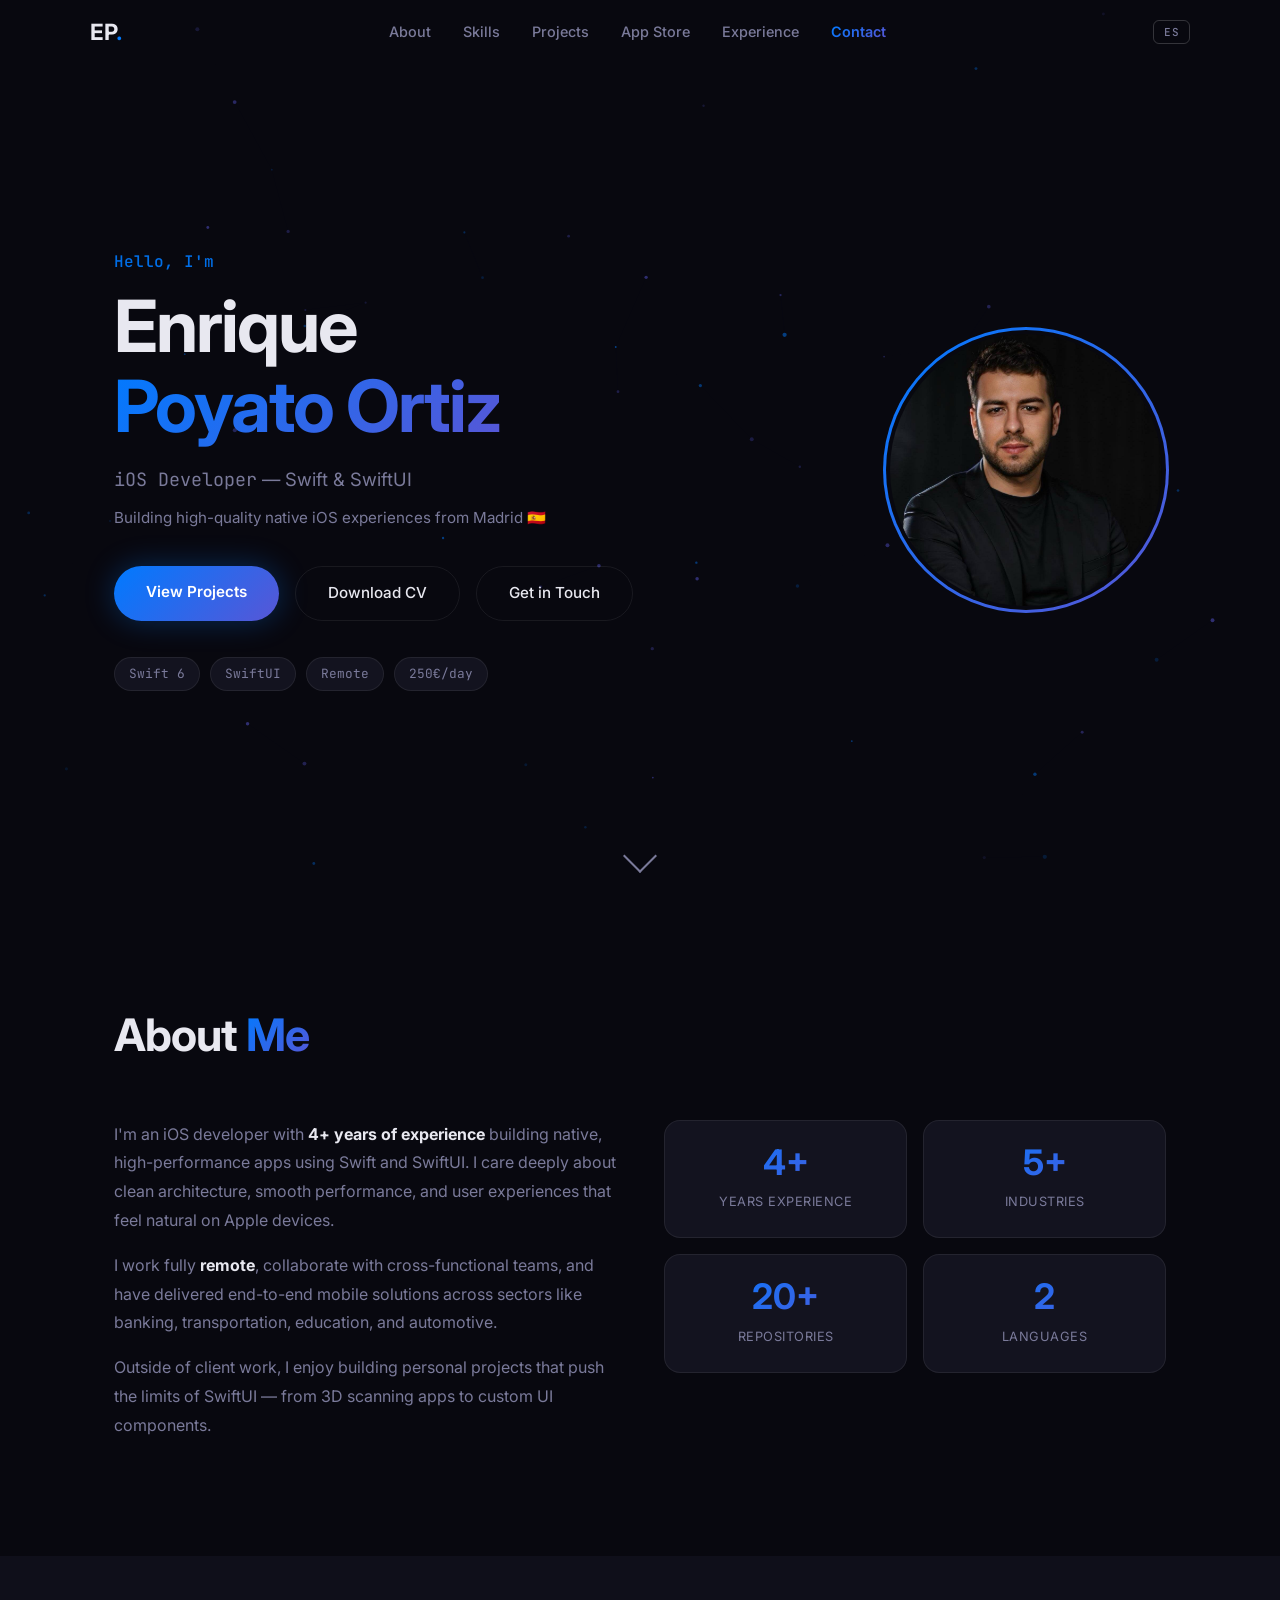
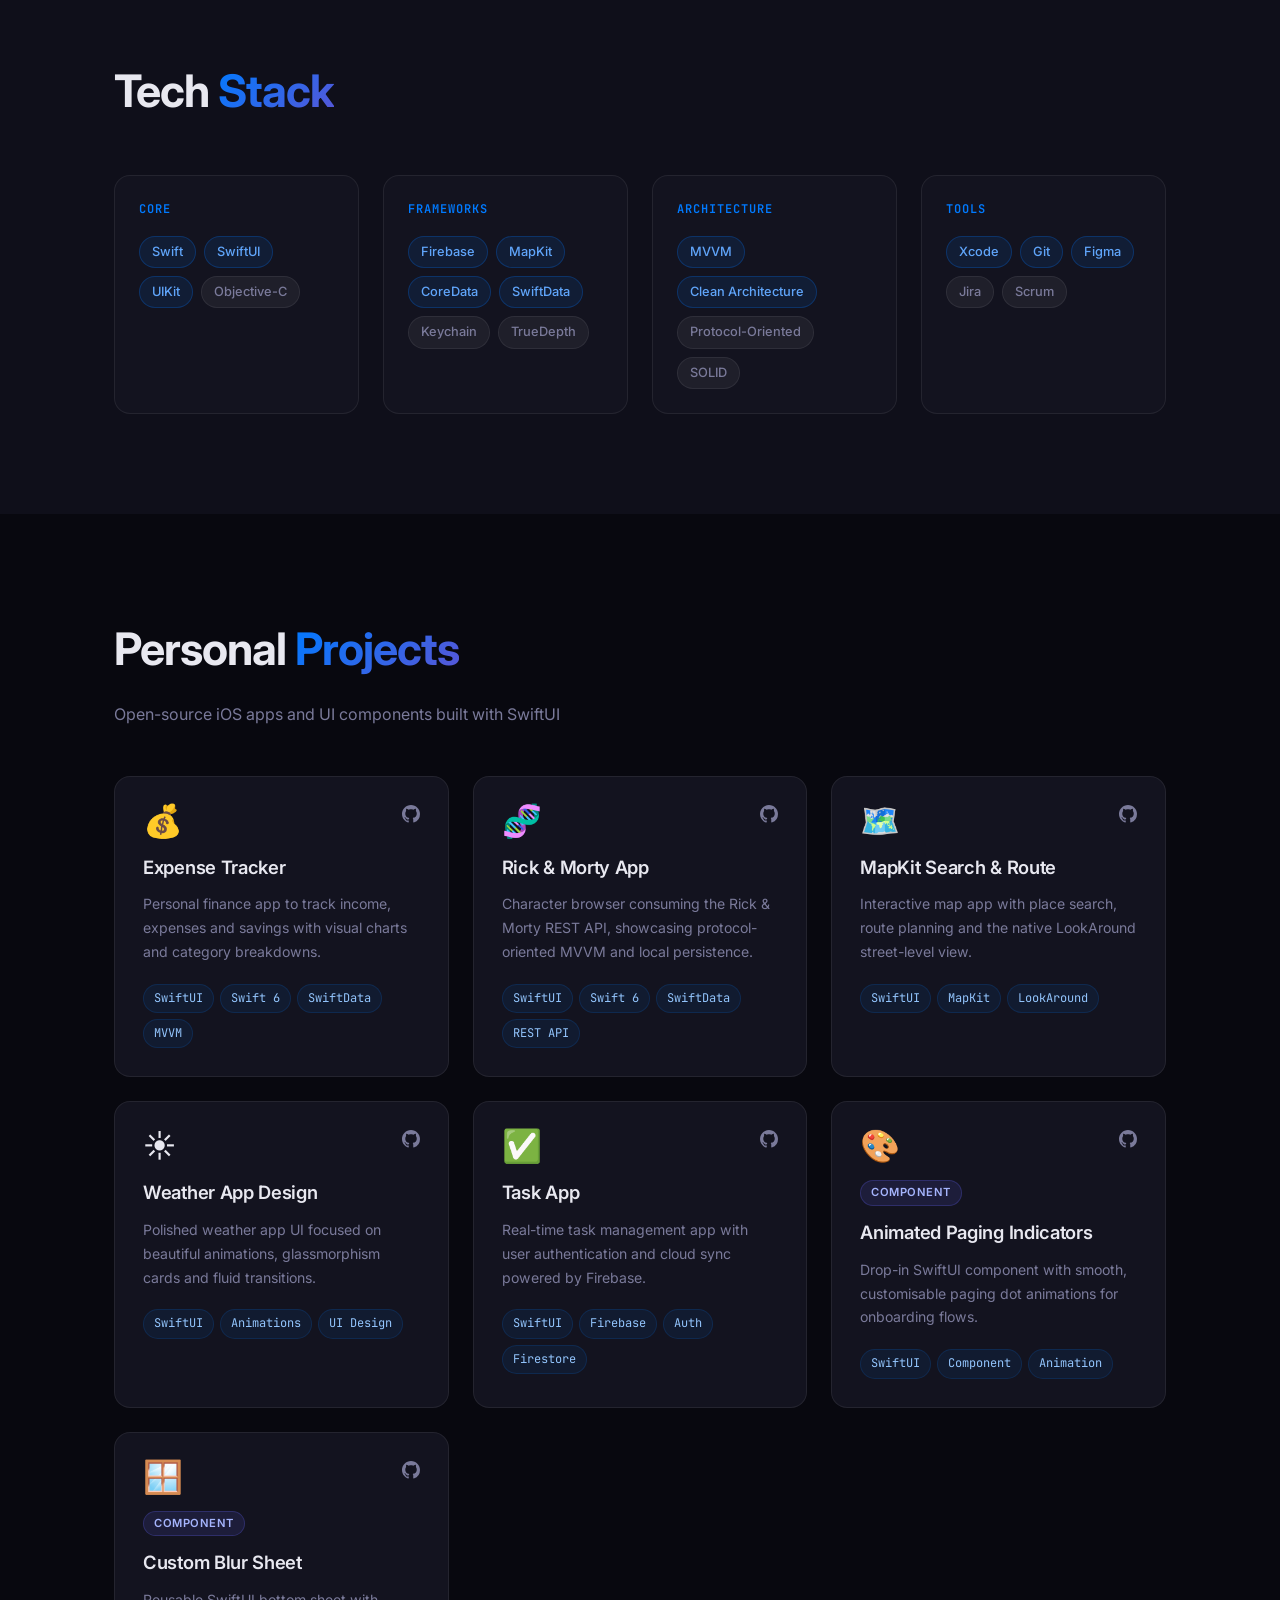
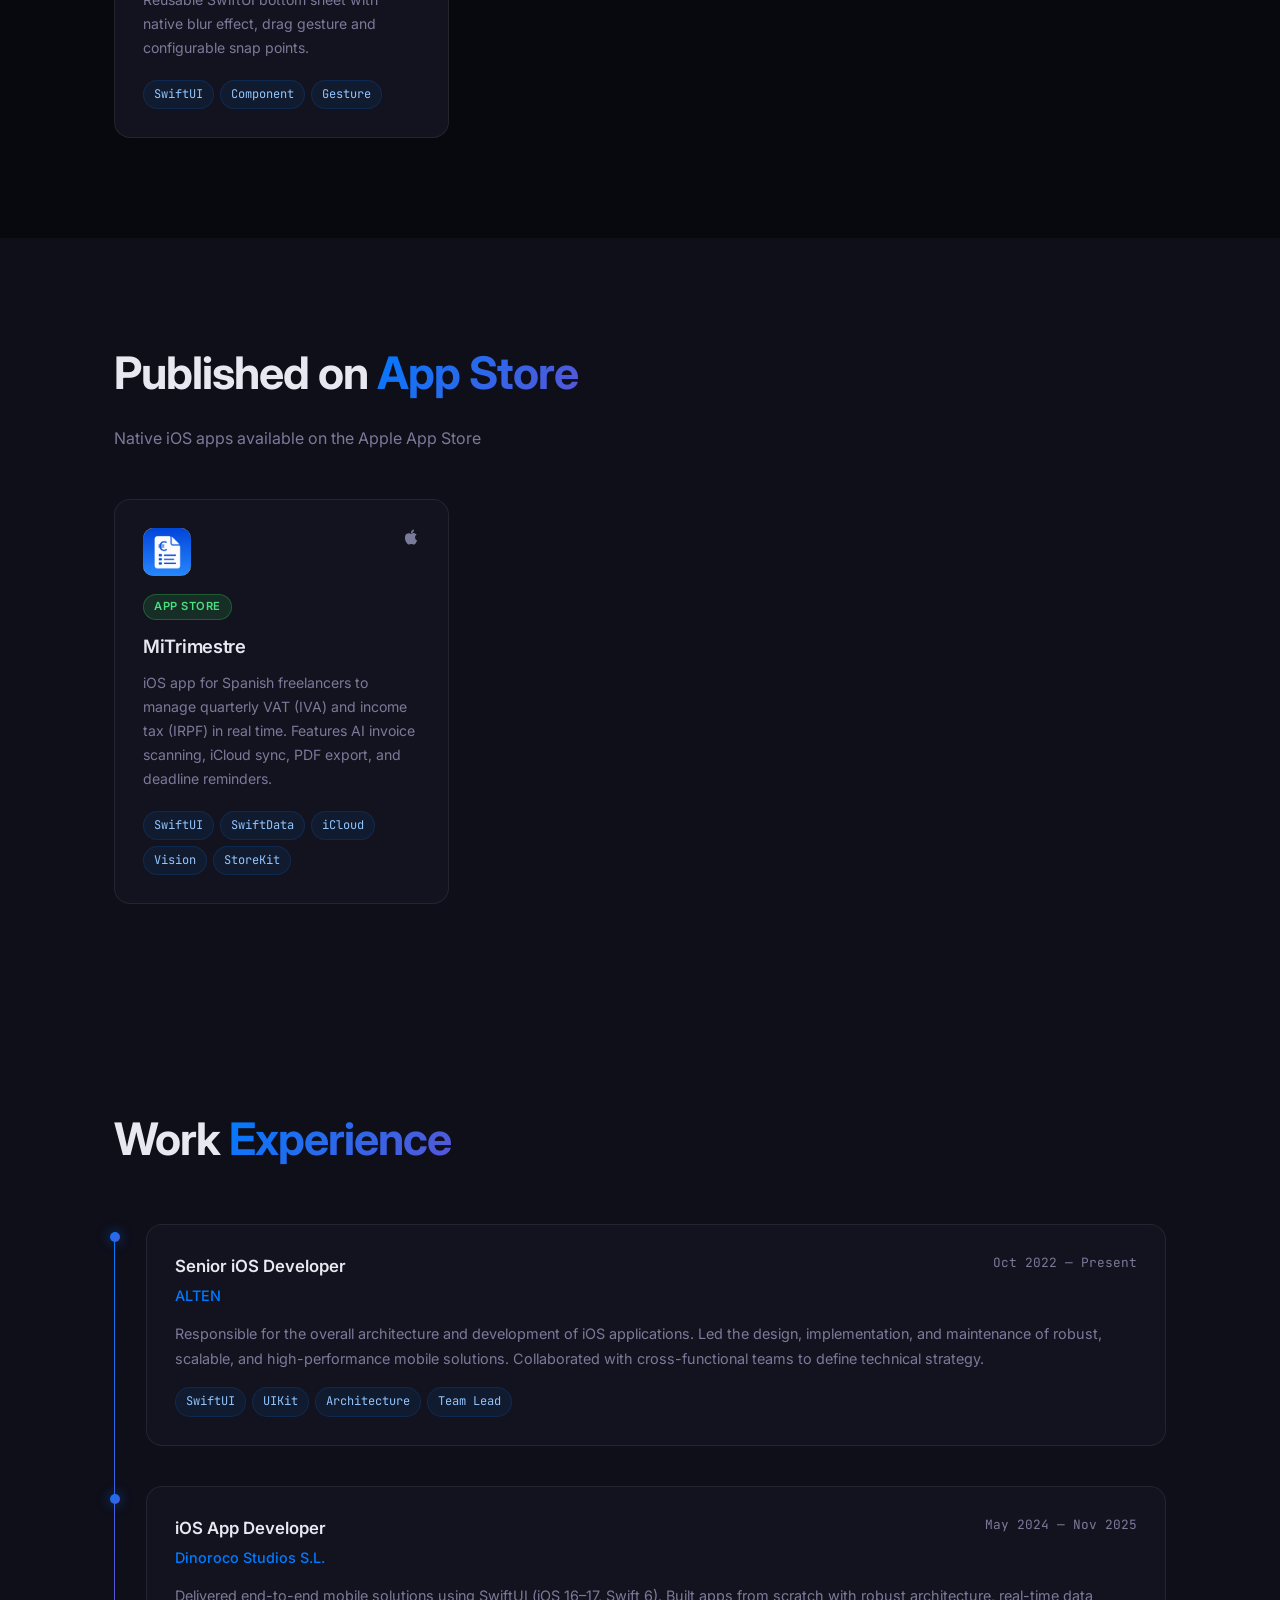
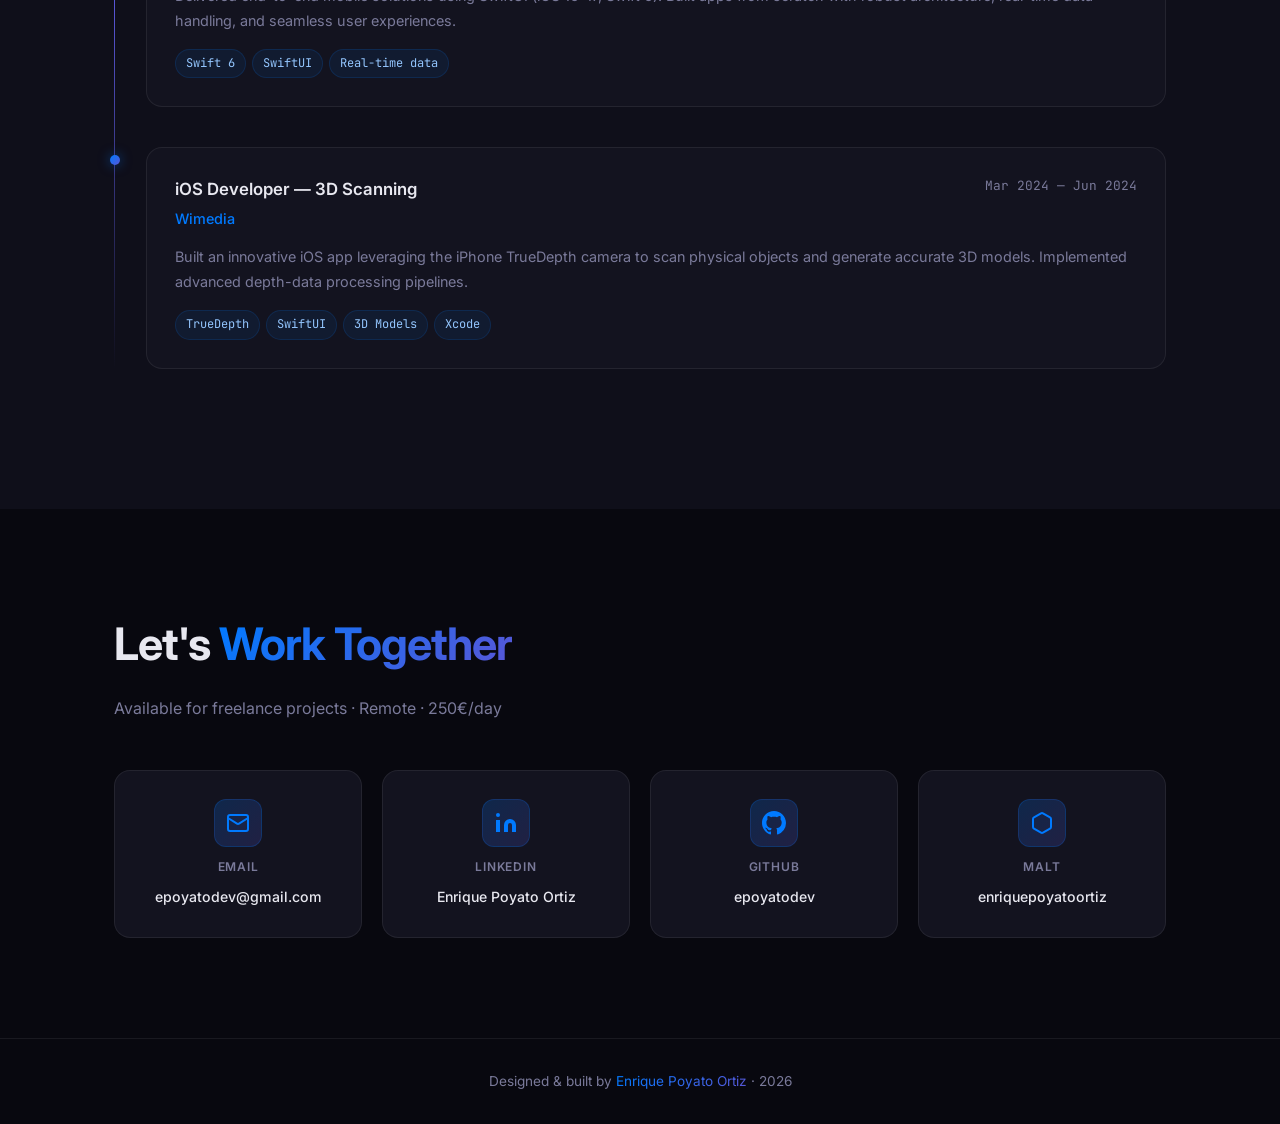
==== commit 17507eb1: "nueva seccion para apps publicadas" ====
--- a/index.html
+++ b/index.html
@@ -72,6 +72,7 @@
         <li><a href="#about" data-i18n="nav.about">About</a></li>
         <li><a href="#skills" data-i18n="nav.skills">Skills</a></li>
         <li><a href="#projects" data-i18n="nav.projects">Projects</a></li>
+        <li><a href="#appstore" data-i18n="nav.appstore">App Store</a></li>
         <li><a href="#experience" data-i18n="nav.experience">Experience</a></li>
         <li><a href="#contact" class="nav-cta" data-i18n="nav.contact">Contact</a></li>
       </ul>
@@ -88,6 +89,7 @@
       <li><a href="#about" class="mobile-link" data-i18n="nav.about">About</a></li>
       <li><a href="#skills" class="mobile-link" data-i18n="nav.skills">Skills</a></li>
       <li><a href="#projects" class="mobile-link" data-i18n="nav.projects">Projects</a></li>
+      <li><a href="#appstore" class="mobile-link" data-i18n="nav.appstore">App Store</a></li>
       <li><a href="#experience" class="mobile-link" data-i18n="nav.experience">Experience</a></li>
       <li><a href="#contact" class="mobile-link" data-i18n="nav.contact">Contact</a></li>
     </ul>
@@ -330,6 +332,37 @@
     </div>
   </section>
 
+  <!-- APP STORE -->
+  <section id="appstore" class="section section-alt">
+    <div class="container">
+      <h2 class="section-title reveal" data-i18n-html="appstore.title">Published on <span class="gradient-text">App Store</span></h2>
+      <p class="section-sub reveal" data-i18n="appstore.sub">Native iOS apps available on the Apple App Store</p>
+
+      <div class="projects-grid">
+
+        <div class="project-card reveal">
+          <div class="project-header">
+            <div class="project-icon appstore-icon">
+              <img src="assets/mitrimestre-icon.jpg" alt="MiTrimestre icon" width="48" height="48" />
+            </div>
+            <div class="project-links">
+              <a href="https://apps.apple.com/es/app/mitrimestre/id6766935713" target="_blank" rel="noopener noreferrer" class="project-link" title="App Store">
+                <svg width="18" height="18" viewBox="0 0 24 24" fill="currentColor"><path d="M18.71 19.5c-.83 1.24-1.71 2.45-3.05 2.47-1.34.03-1.77-.79-3.29-.79-1.53 0-2 .77-3.27.82-1.31.05-2.3-1.32-3.14-2.53C4.25 17 2.94 12.45 4.7 9.39c.87-1.52 2.43-2.48 4.12-2.51 1.28-.02 2.5.87 3.29.87.78 0 2.26-1.07 3.8-.91.65.03 2.47.26 3.64 1.98-.09.06-2.17 1.28-2.15 3.81.03 3.02 2.65 4.03 2.68 4.04-.03.07-.42 1.44-1.38 2.83M13 3.5c.73-.83 1.94-1.46 2.94-1.5.13 1.17-.34 2.35-1.04 3.19-.69.85-1.83 1.51-2.95 1.42-.15-1.15.41-2.35 1.05-3.11z"/></svg>
+              </a>
+            </div>
+          </div>
+          <span class="appstore-badge" data-i18n="badge.appstore">App Store</span>
+          <h3 class="project-title" data-i18n="app.mitrimestre.title">MiTrimestre</h3>
+          <p class="project-desc" data-i18n="app.mitrimestre.desc">iOS app for Spanish freelancers to manage quarterly VAT (IVA) and income tax (IRPF) in real time. Features AI invoice scanning, iCloud sync, PDF export, and deadline reminders.</p>
+          <div class="project-tags">
+            <span>SwiftUI</span><span>SwiftData</span><span>iCloud</span><span>Vision</span><span>StoreKit</span>
+          </div>
+        </div>
+
+      </div>
+    </div>
+  </section>
+
   <!-- EXPERIENCE -->
   <section id="experience" class="section section-alt">
     <div class="container">
--- a/style.css
+++ b/style.css
@@ -563,6 +563,34 @@
   margin-bottom: 12px;
 }
 
+.appstore-icon {
+  width: 48px;
+  height: 48px;
+  font-size: 0;
+}
+
+.appstore-icon img {
+  border-radius: 22%;
+  width: 48px;
+  height: 48px;
+  display: block;
+  object-fit: cover;
+}
+
+.appstore-badge {
+  display: inline-block;
+  background: rgba(52,199,89,0.15);
+  border: 1px solid rgba(52,199,89,0.3);
+  color: #4ade80;
+  font-size: 0.7rem;
+  font-weight: 600;
+  padding: 3px 10px;
+  border-radius: 50px;
+  text-transform: uppercase;
+  letter-spacing: 0.5px;
+  margin-bottom: 12px;
+}
+
 .project-title {
   font-size: 1.15rem;
   font-weight: 600;
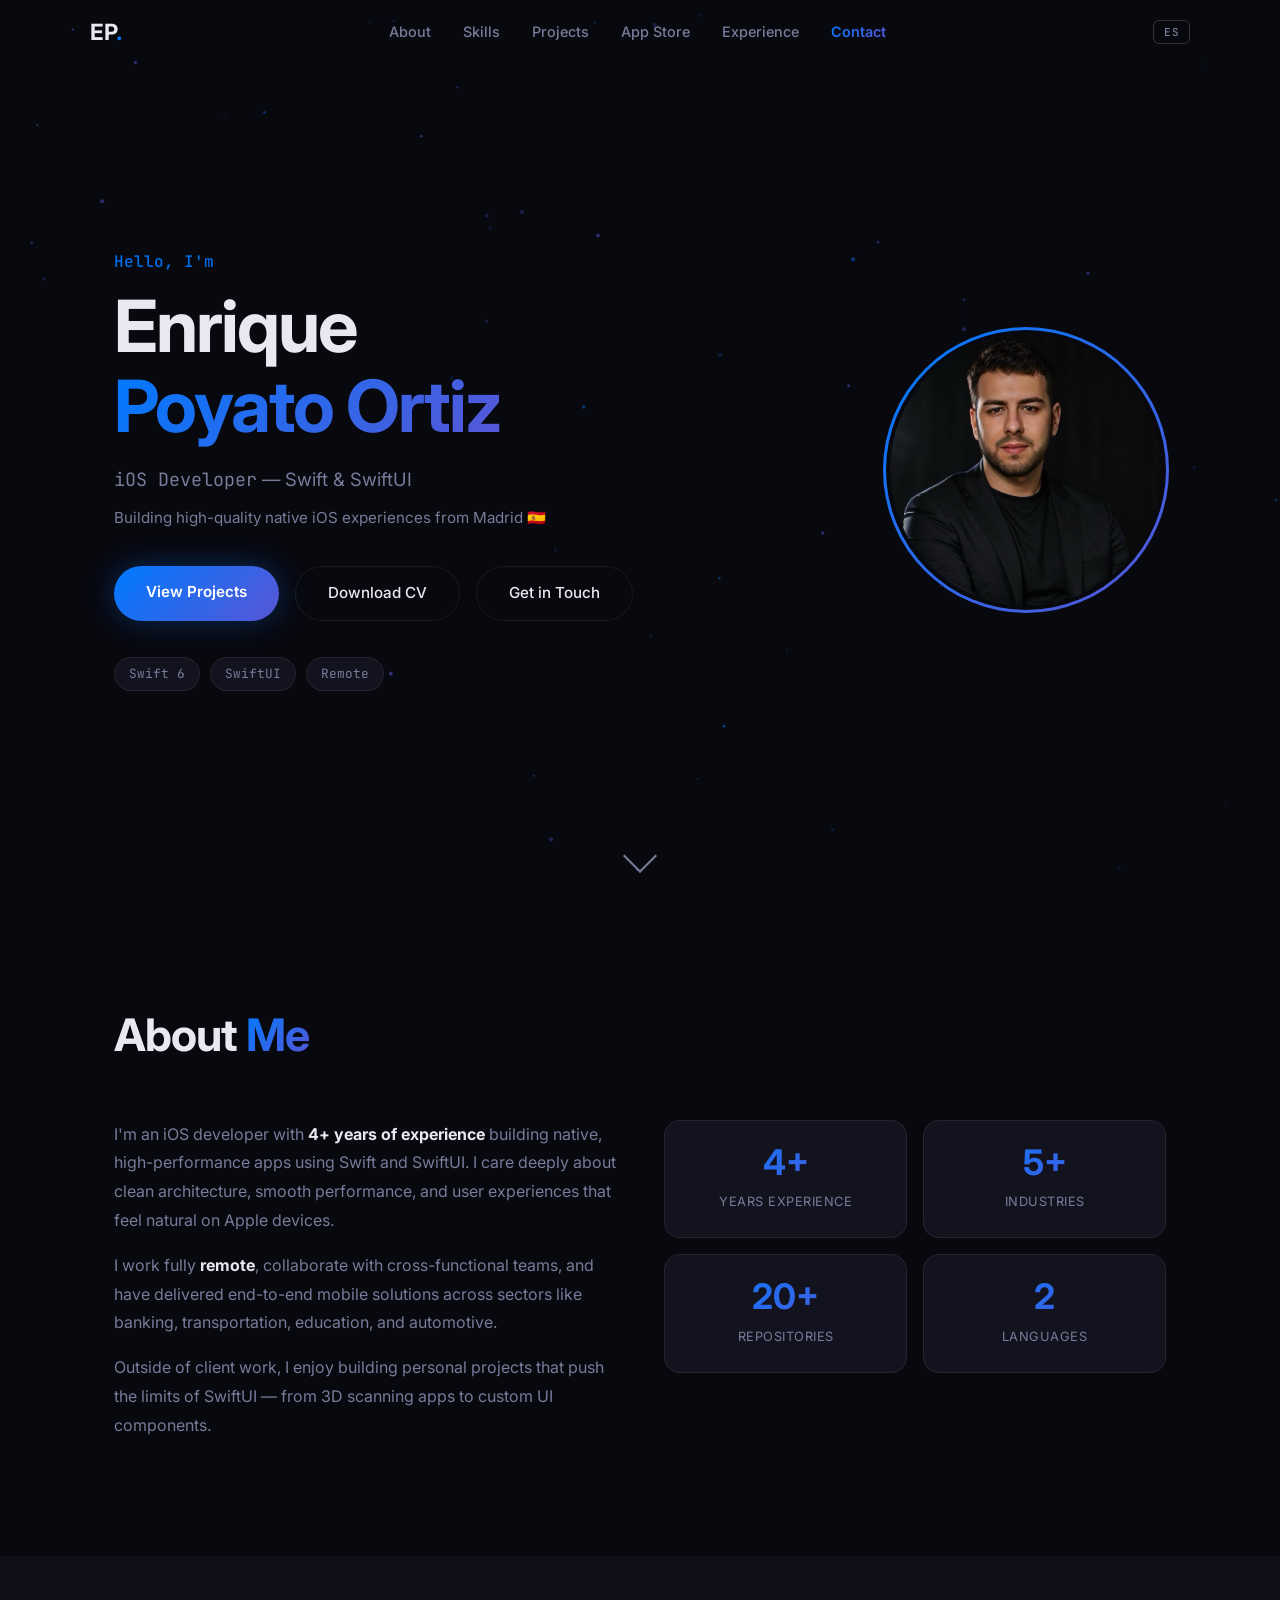
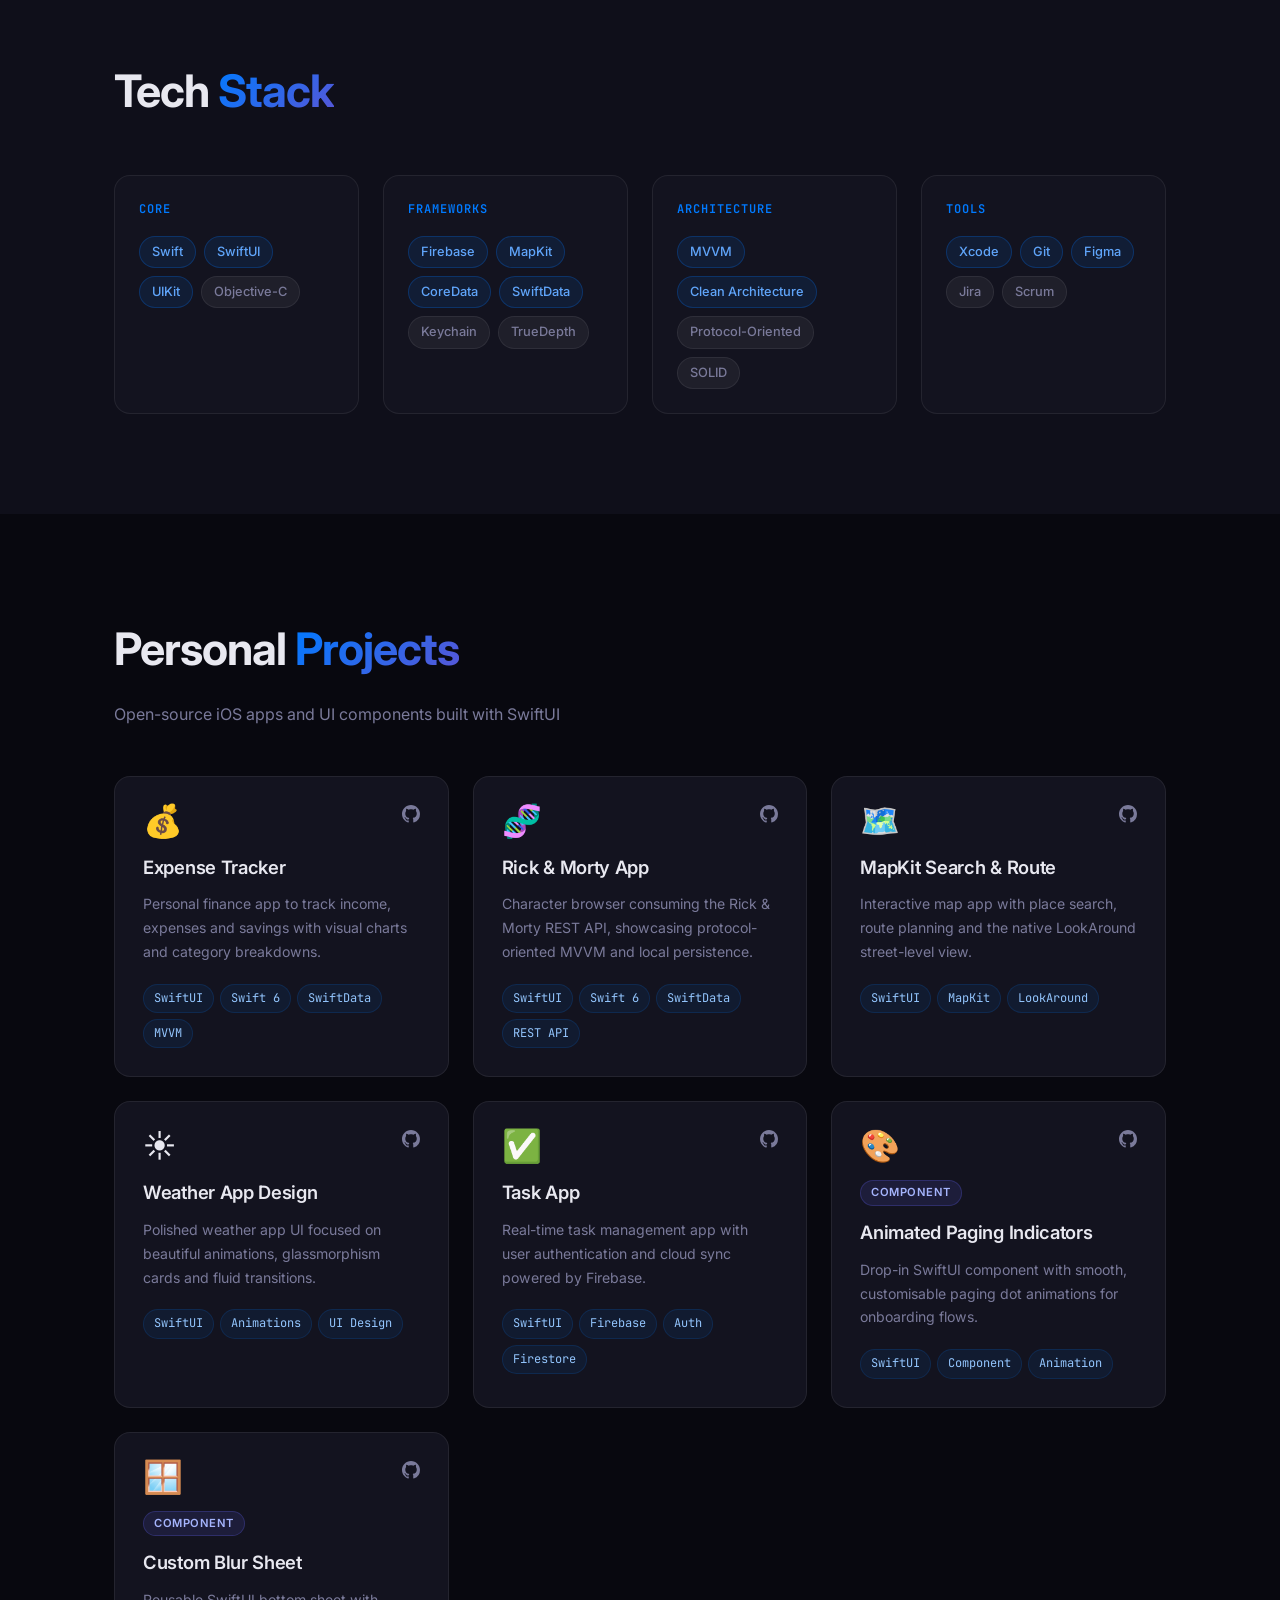
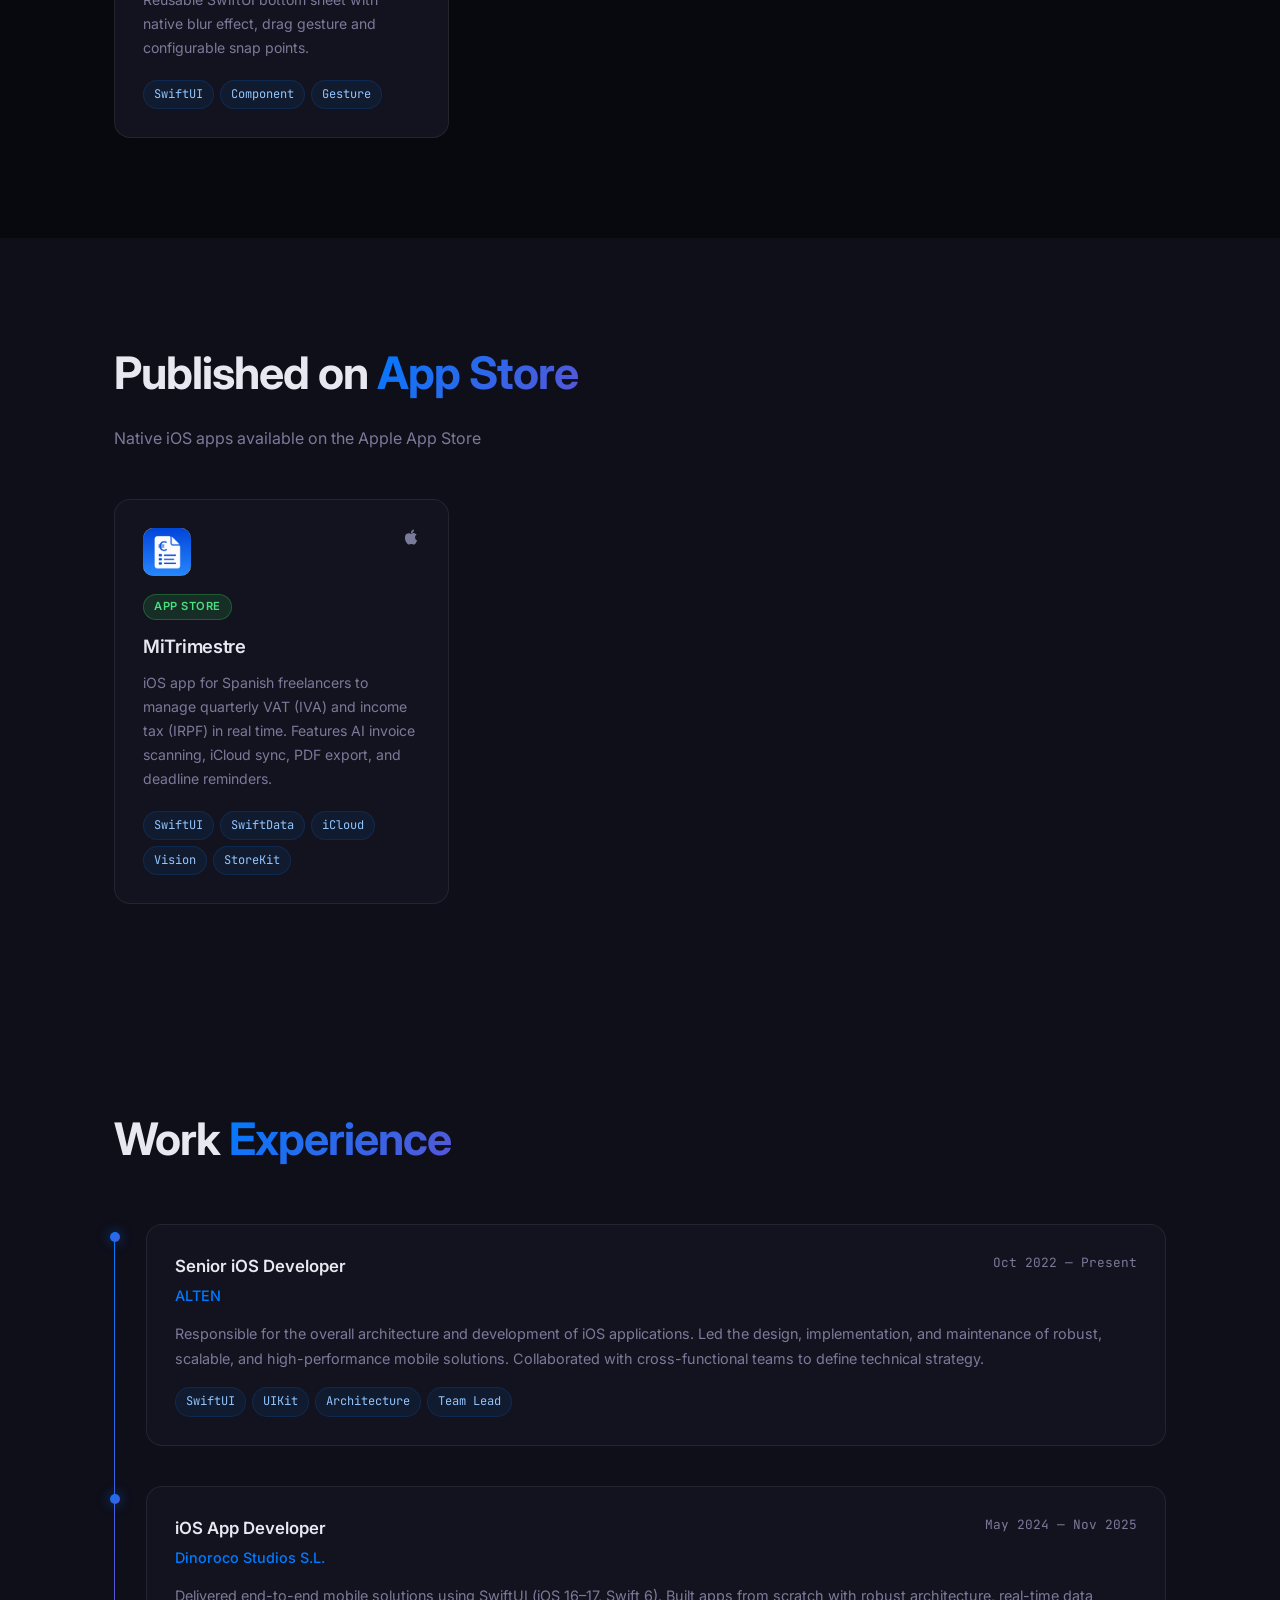
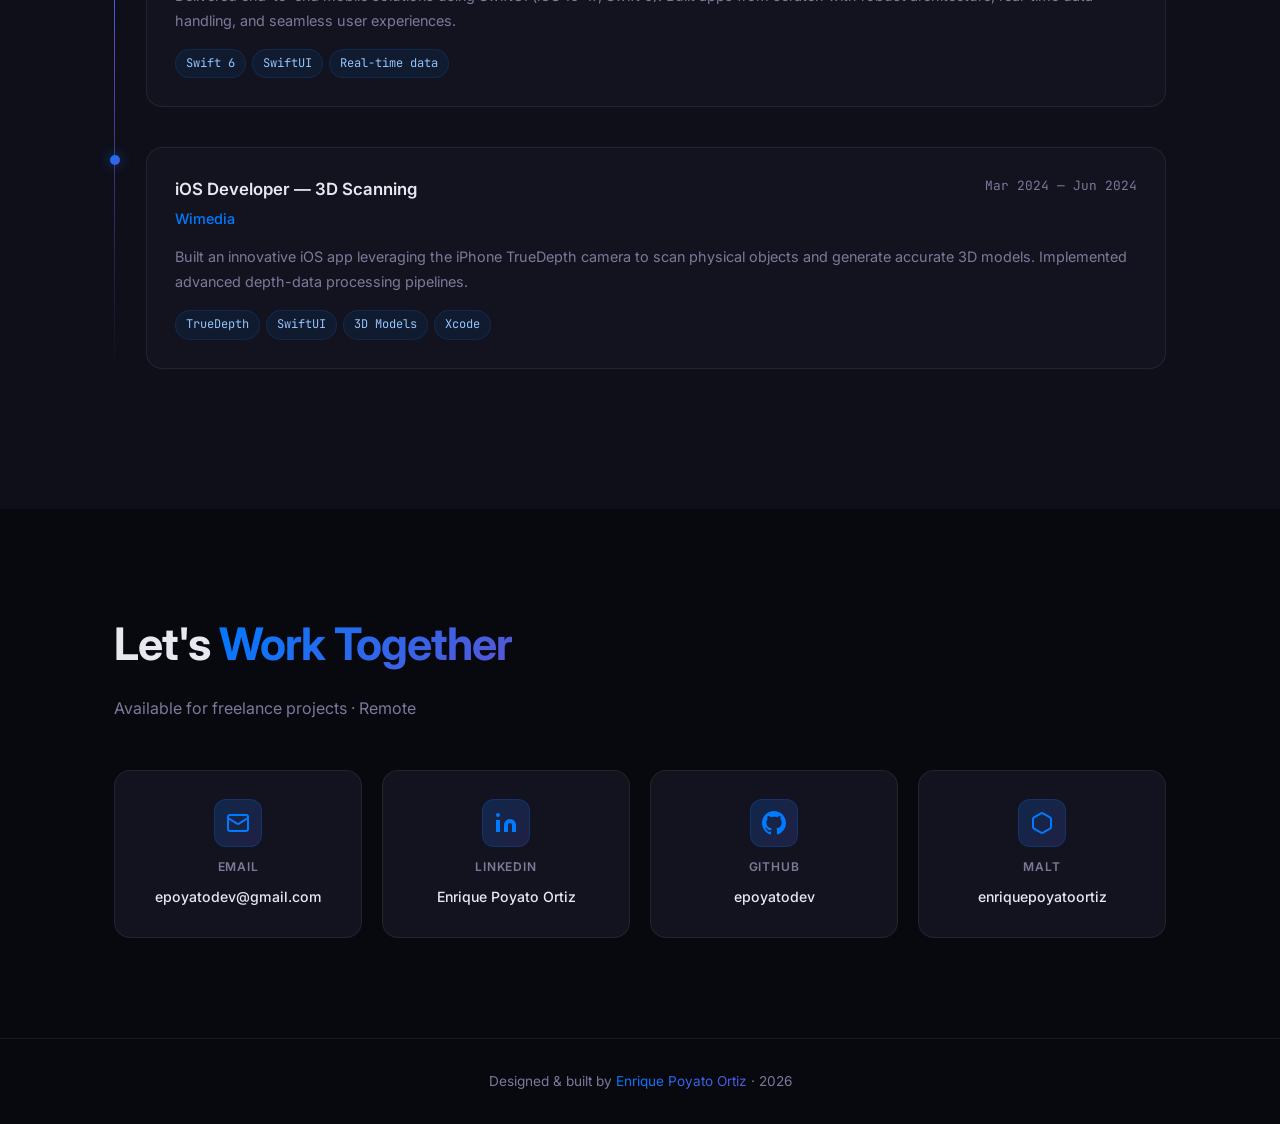
==== commit e2b3ef4e: "Remove day rate and complete i18n translations - Remove 250€/day from hero badge, contact section, m" ====
--- a/index.html
+++ b/index.html
@@ -6,7 +6,7 @@
   <title>Enrique Poyato — iOS Developer | Swift & SwiftUI | Madrid</title>
 
   <!-- SEO Meta -->
-  <meta name="description" content="Enrique Poyato Ortiz — iOS Developer with 4+ years of experience building native apps with Swift and SwiftUI. Available for remote freelance projects from Madrid, Spain. 250€/day." />
+  <meta name="description" content="Enrique Poyato Ortiz — iOS Developer with 4+ years of experience building native apps with Swift and SwiftUI. Available for remote freelance projects from Madrid, Spain." />
   <meta name="keywords" content="iOS developer, Swift, SwiftUI, UIKit, freelance iOS developer, iOS developer Madrid, mobile developer Spain, Swift developer, SwiftUI developer" />
   <meta name="author" content="Enrique Poyato Ortiz" />
   <meta name="robots" content="index, follow" />
@@ -112,7 +112,6 @@
         <span class="badge">Swift 6</span>
         <span class="badge">SwiftUI</span>
         <span class="badge" data-i18n="badge.remote">Remote</span>
-        <span class="badge">250€/day</span>
       </div>
     </div>
     <div class="hero-image reveal reveal-delay">
@@ -428,7 +427,7 @@
   <section id="contact" class="section">
     <div class="container">
       <h2 class="section-title reveal" data-i18n-html="contact.title">Let's <span class="gradient-text">Work Together</span></h2>
-      <p class="section-sub reveal" data-i18n="contact.sub">Available for freelance projects · Remote · 250€/day</p>
+      <p class="section-sub reveal" data-i18n="contact.sub">Available for freelance projects · Remote</p>
       <div class="contact-grid reveal">
         <a href="mailto:epoyatodev@gmail.com" class="contact-card">
           <div class="contact-icon">
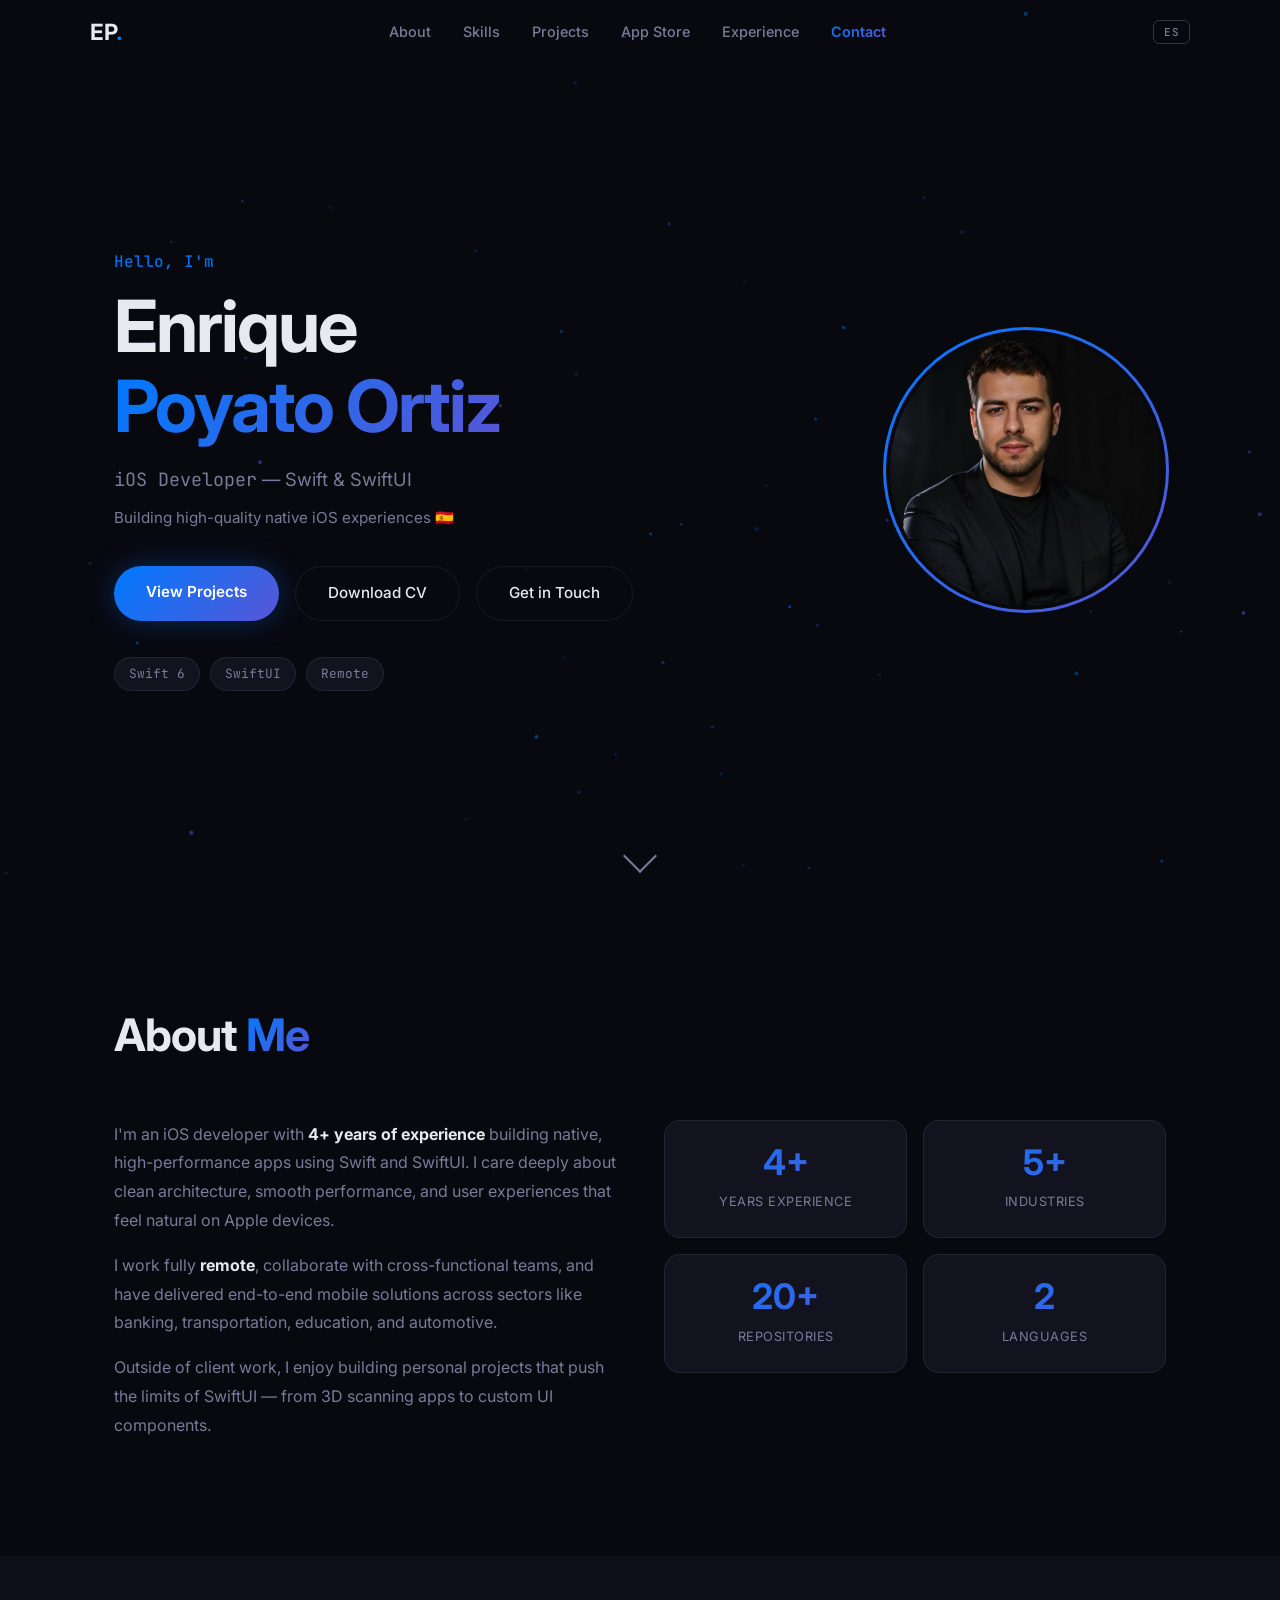
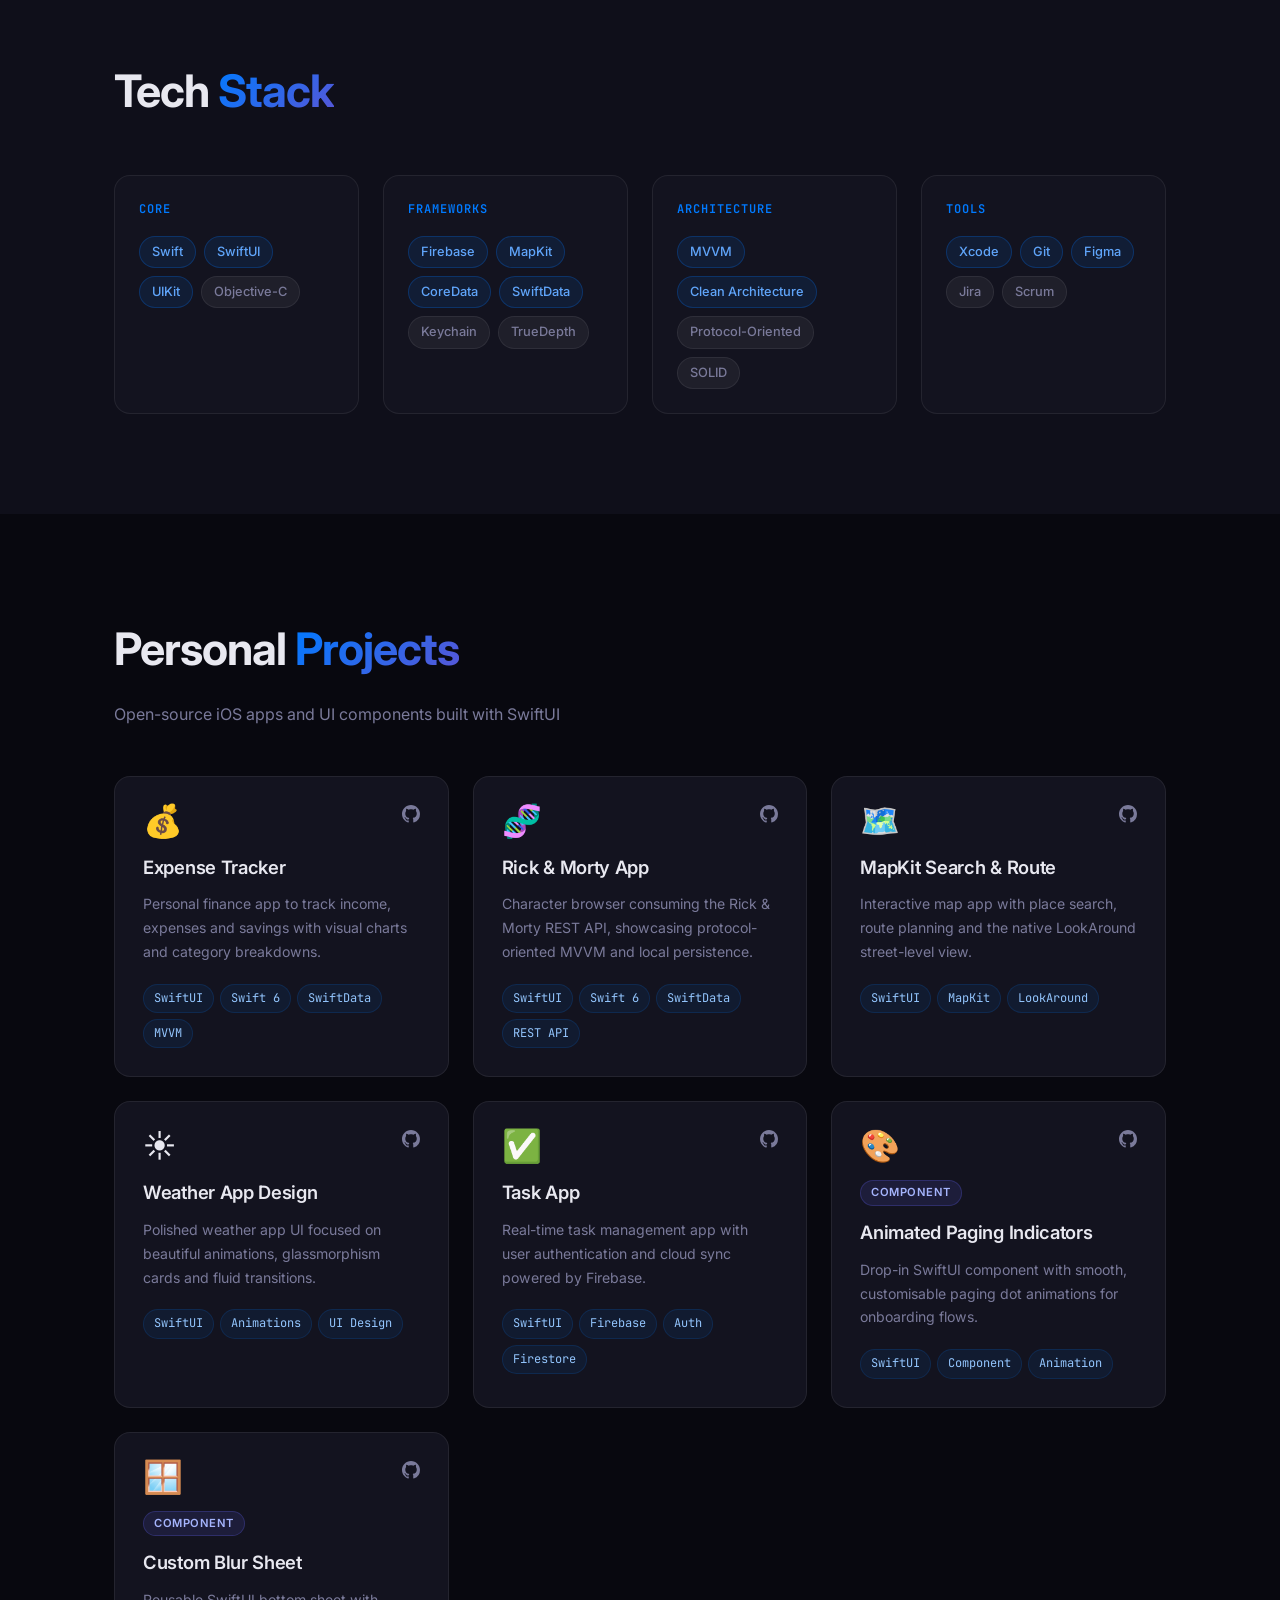
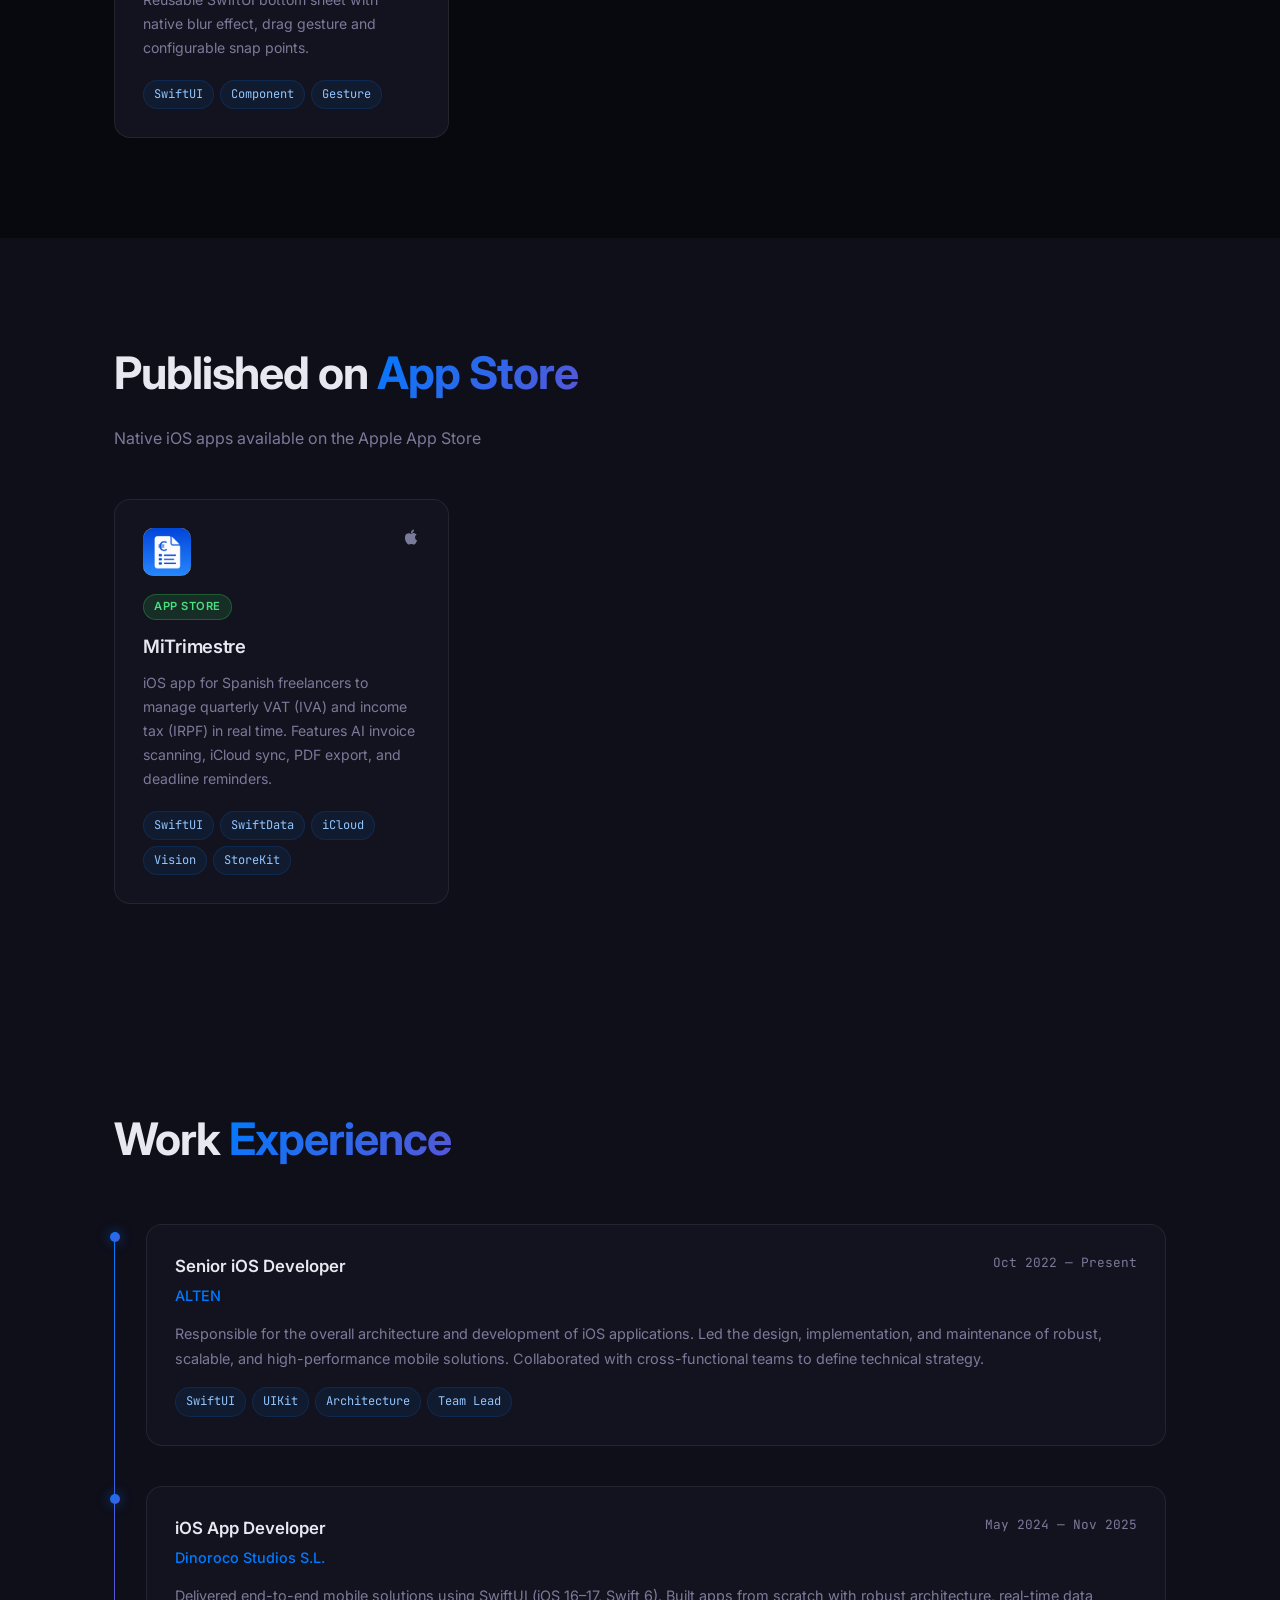
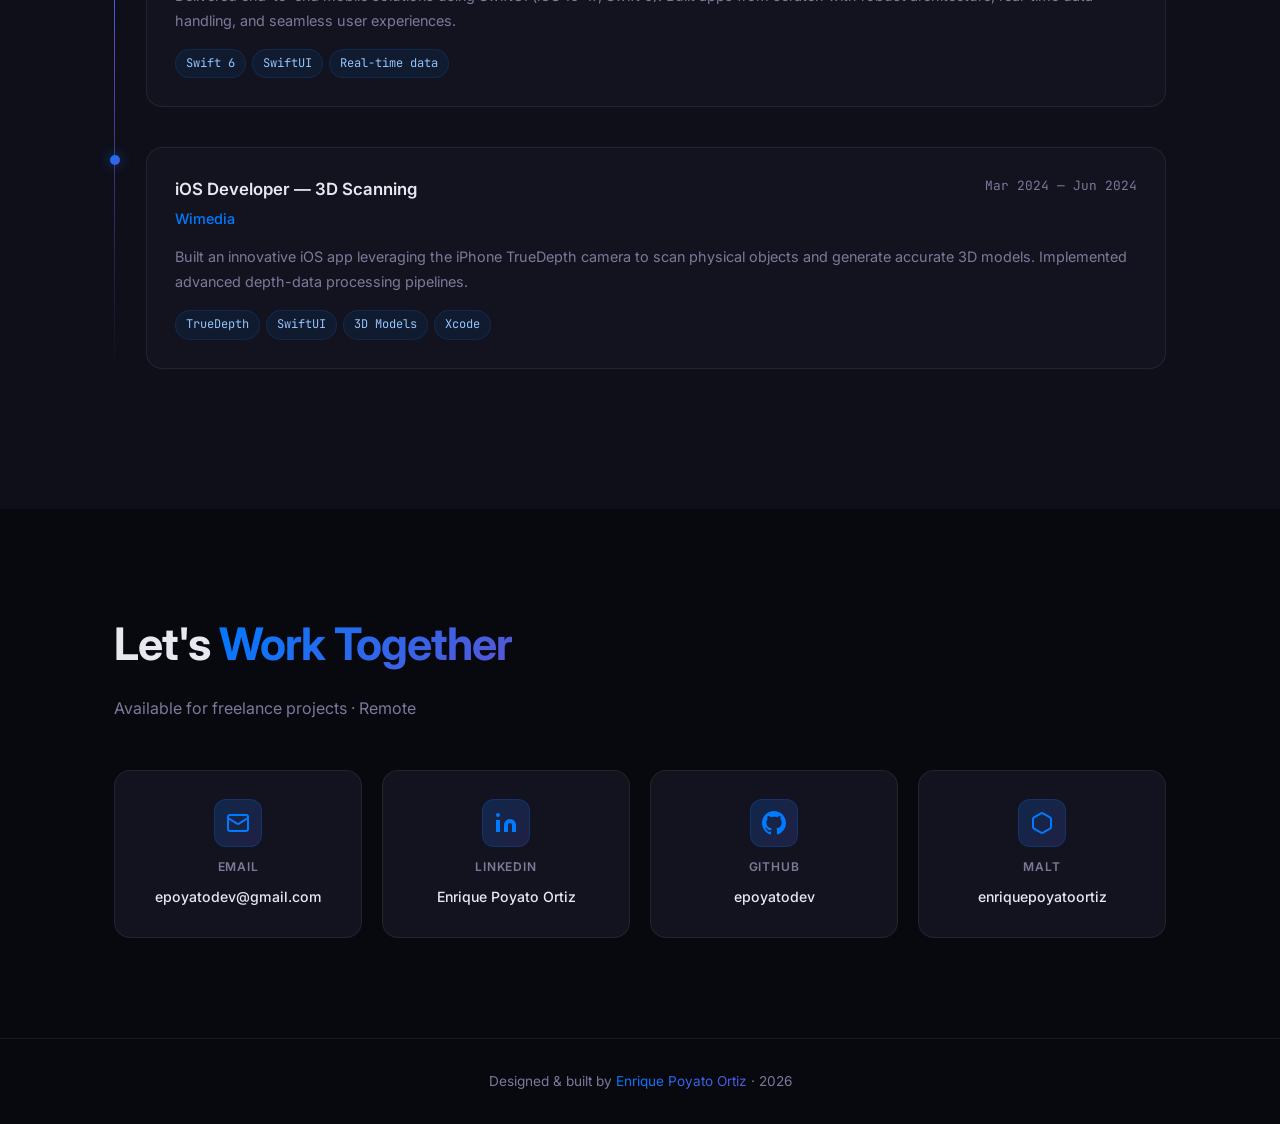
==== commit 94272fda: "Remove location reference from hero and meta tags Co-Authored-By: Claude Sonnet 4.6 <noreply@anthrop" ====
--- a/index.html
+++ b/index.html
@@ -6,7 +6,7 @@
   <title>Enrique Poyato — iOS Developer | Swift & SwiftUI | Madrid</title>
 
   <!-- SEO Meta -->
-  <meta name="description" content="Enrique Poyato Ortiz — iOS Developer with 4+ years of experience building native apps with Swift and SwiftUI. Available for remote freelance projects from Madrid, Spain." />
+  <meta name="description" content="Enrique Poyato Ortiz — iOS Developer with 4+ years of experience building native apps with Swift and SwiftUI. Available for remote freelance projects." />
   <meta name="keywords" content="iOS developer, Swift, SwiftUI, UIKit, freelance iOS developer, iOS developer Madrid, mobile developer Spain, Swift developer, SwiftUI developer" />
   <meta name="author" content="Enrique Poyato Ortiz" />
   <meta name="robots" content="index, follow" />
@@ -17,7 +17,7 @@
   <meta property="og:type" content="website" />
   <meta property="og:url" content="https://epoyatodev.github.io/" />
   <meta property="og:title" content="Enrique Poyato — iOS Developer | Swift & SwiftUI" />
-  <meta property="og:description" content="iOS Developer with 4+ years of experience building native apps with Swift and SwiftUI. Available for remote freelance from Madrid, Spain." />
+  <meta property="og:description" content="iOS Developer with 4+ years of experience building native apps with Swift and SwiftUI. Available for remote freelance." />
   <meta property="og:image" content="https://epoyatodev.github.io/assets/profile.jpeg" />
   <meta property="og:locale" content="en_US" />
   <meta property="og:site_name" content="Enrique Poyato — iOS Developer" />
@@ -25,7 +25,7 @@
   <!-- Twitter Card -->
   <meta name="twitter:card" content="summary_large_image" />
   <meta name="twitter:title" content="Enrique Poyato — iOS Developer | Swift & SwiftUI" />
-  <meta name="twitter:description" content="iOS Developer with 4+ years of experience building native apps with Swift and SwiftUI. Available for remote freelance from Madrid." />
+  <meta name="twitter:description" content="iOS Developer with 4+ years of experience building native apps with Swift and SwiftUI. Available for remote freelance." />
   <meta name="twitter:image" content="https://epoyatodev.github.io/assets/profile.jpeg" />
 
   <!-- Favicon -->
@@ -102,7 +102,7 @@
       <p class="hero-greeting" data-i18n="hero.greeting">Hello, I'm</p>
       <h1 class="hero-name">Enrique<br><span class="gradient-text">Poyato Ortiz</span></h1>
       <p class="hero-title"><span class="mono">iOS Developer</span> — Swift &amp; SwiftUI</p>
-      <p class="hero-sub" data-i18n="hero.sub">Building high-quality native iOS experiences from Madrid 🇪🇸</p>
+      <p class="hero-sub" data-i18n="hero.sub">Building high-quality native iOS experiences 🇪🇸</p>
       <div class="hero-actions">
         <a href="#projects" class="btn-primary" data-i18n="hero.btn.projects">View Projects</a>
         <a href="assets/CV_Enrique_Poyato_2026.pdf" class="btn-ghost" target="_blank" rel="noopener noreferrer" data-i18n="hero.btn.cv">Download CV</a>
